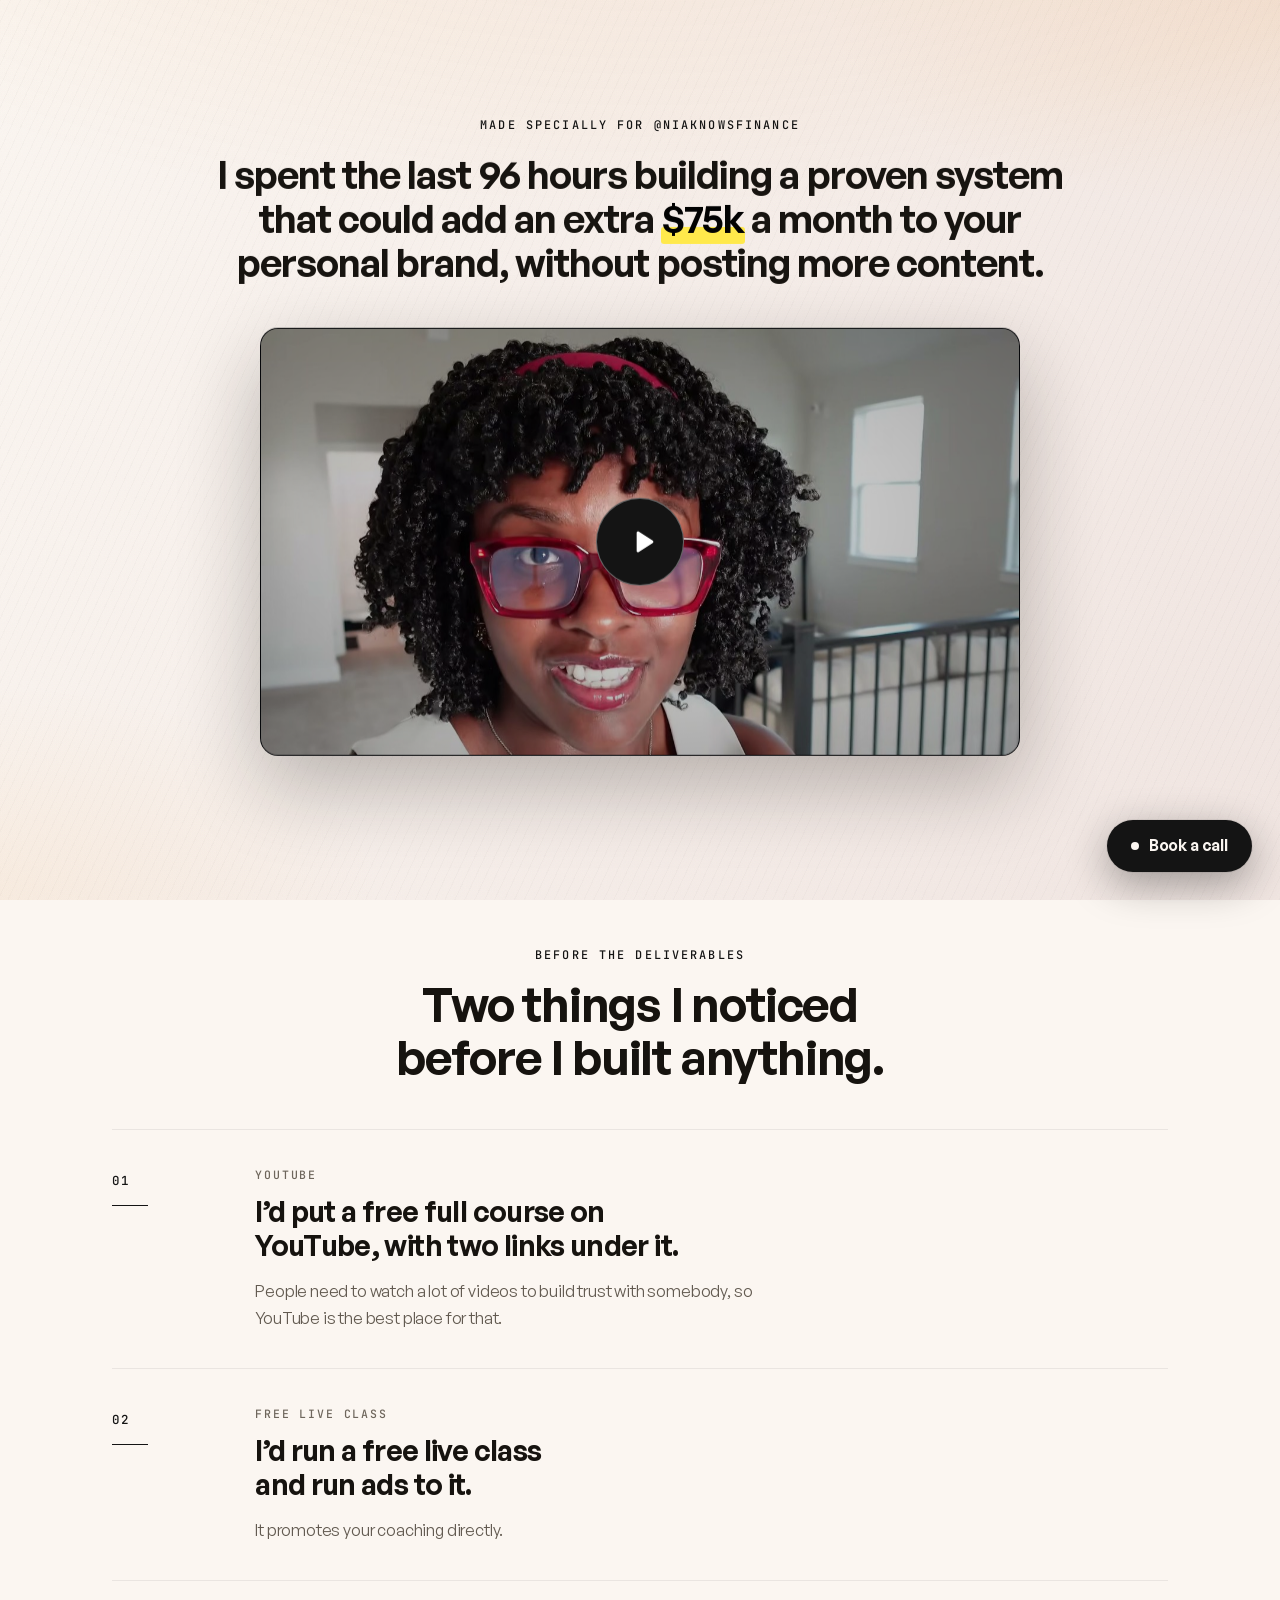
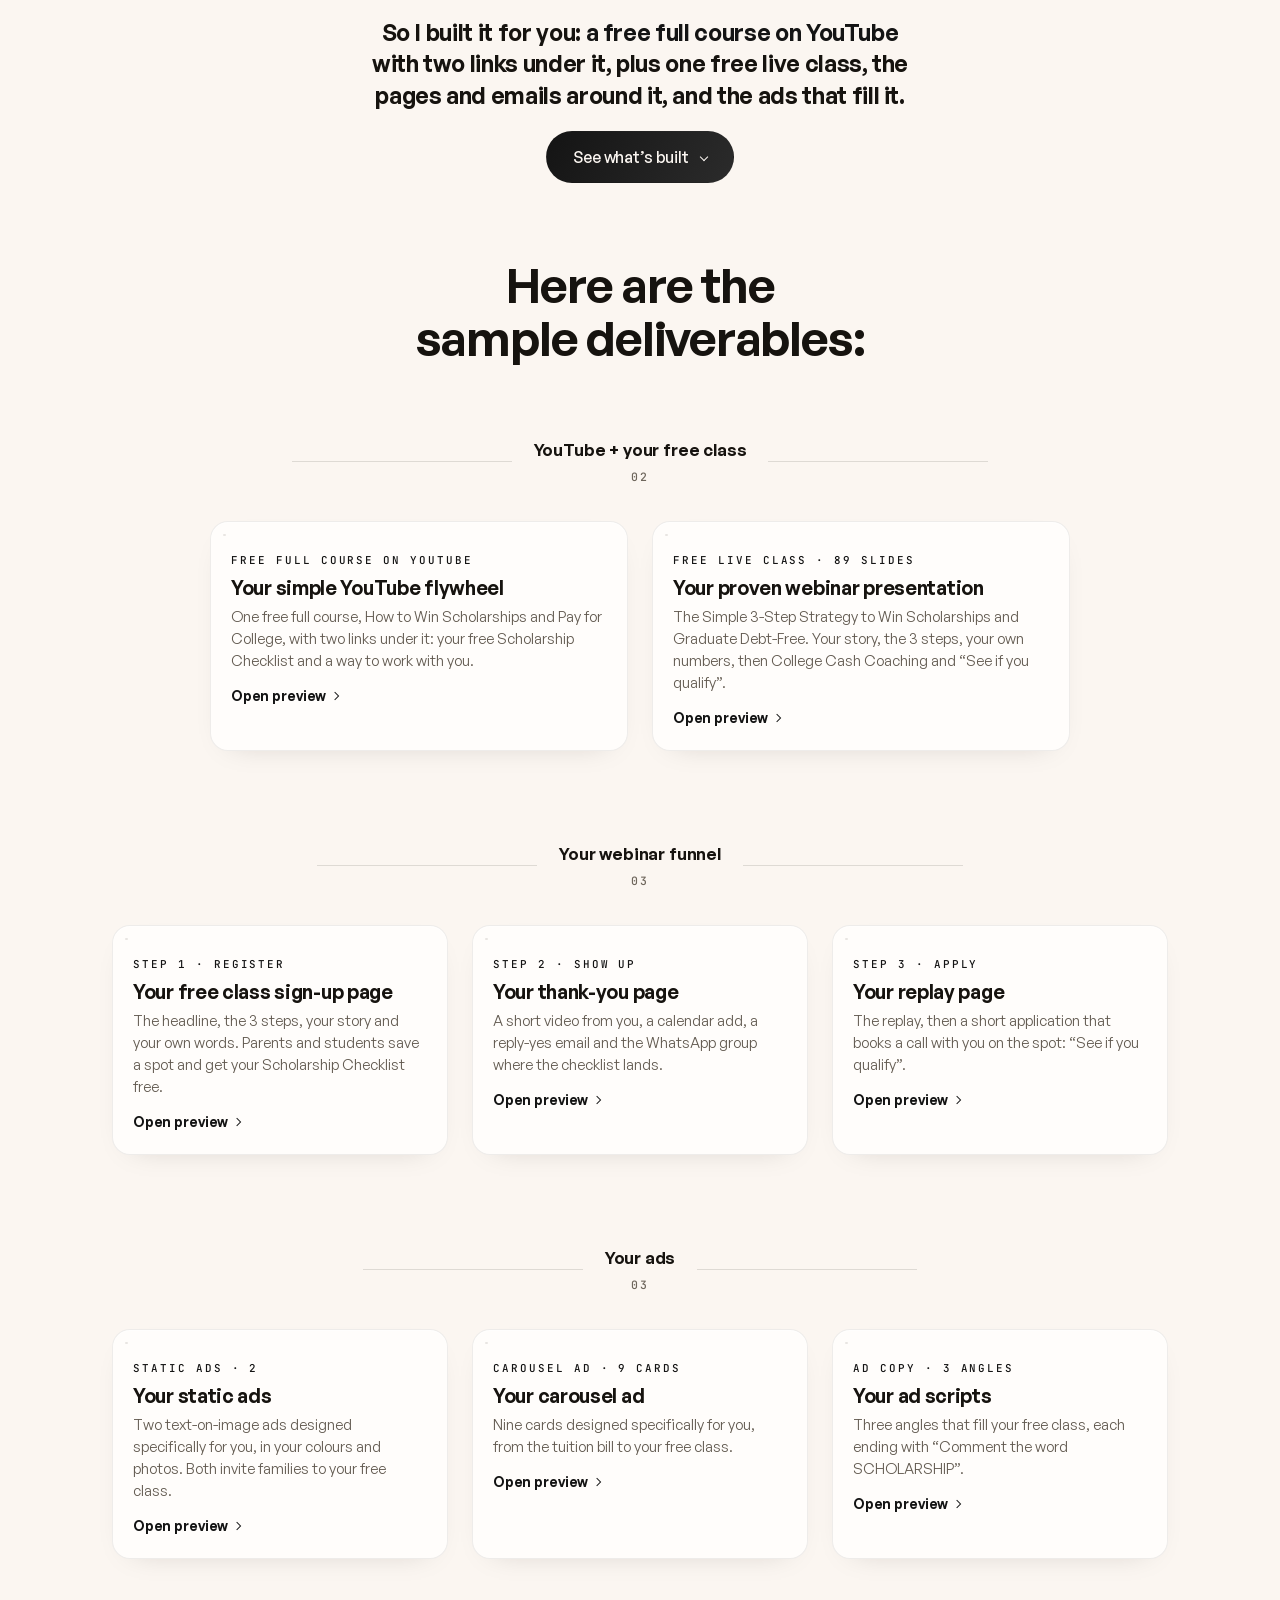
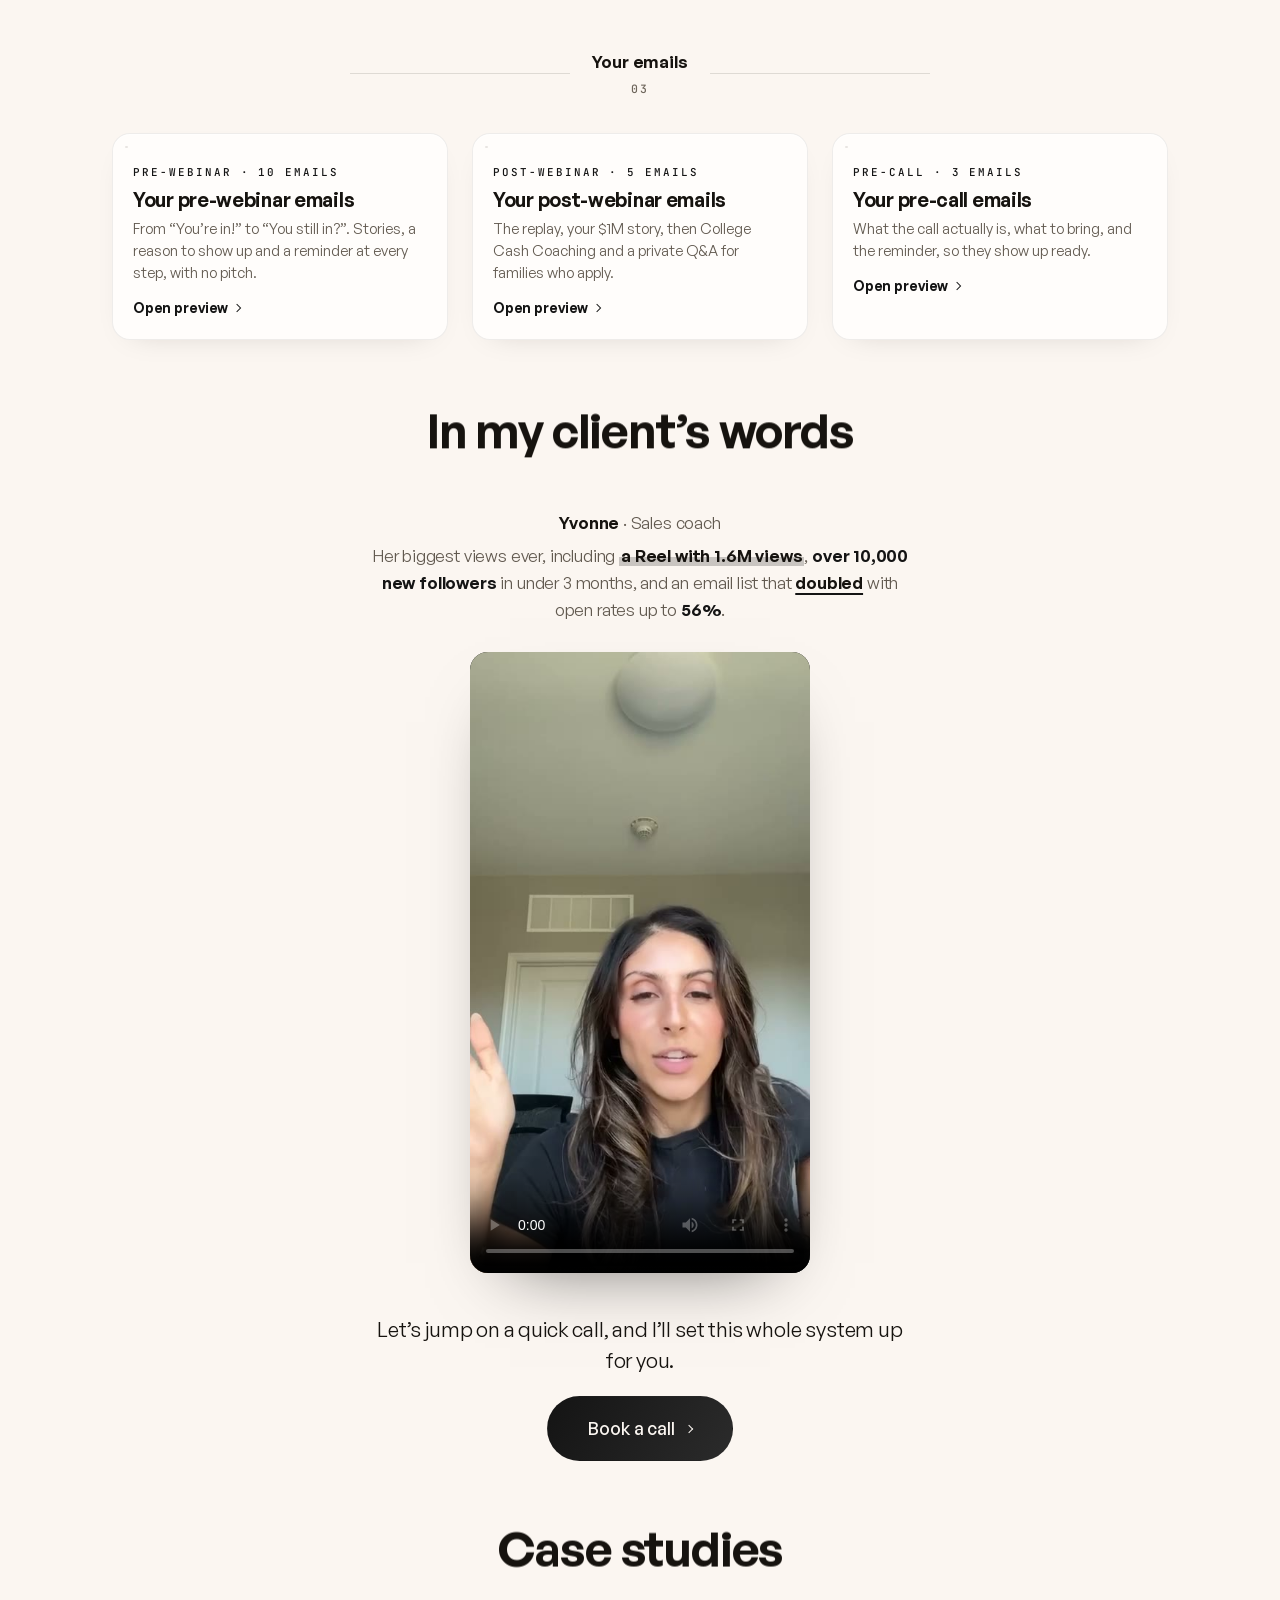
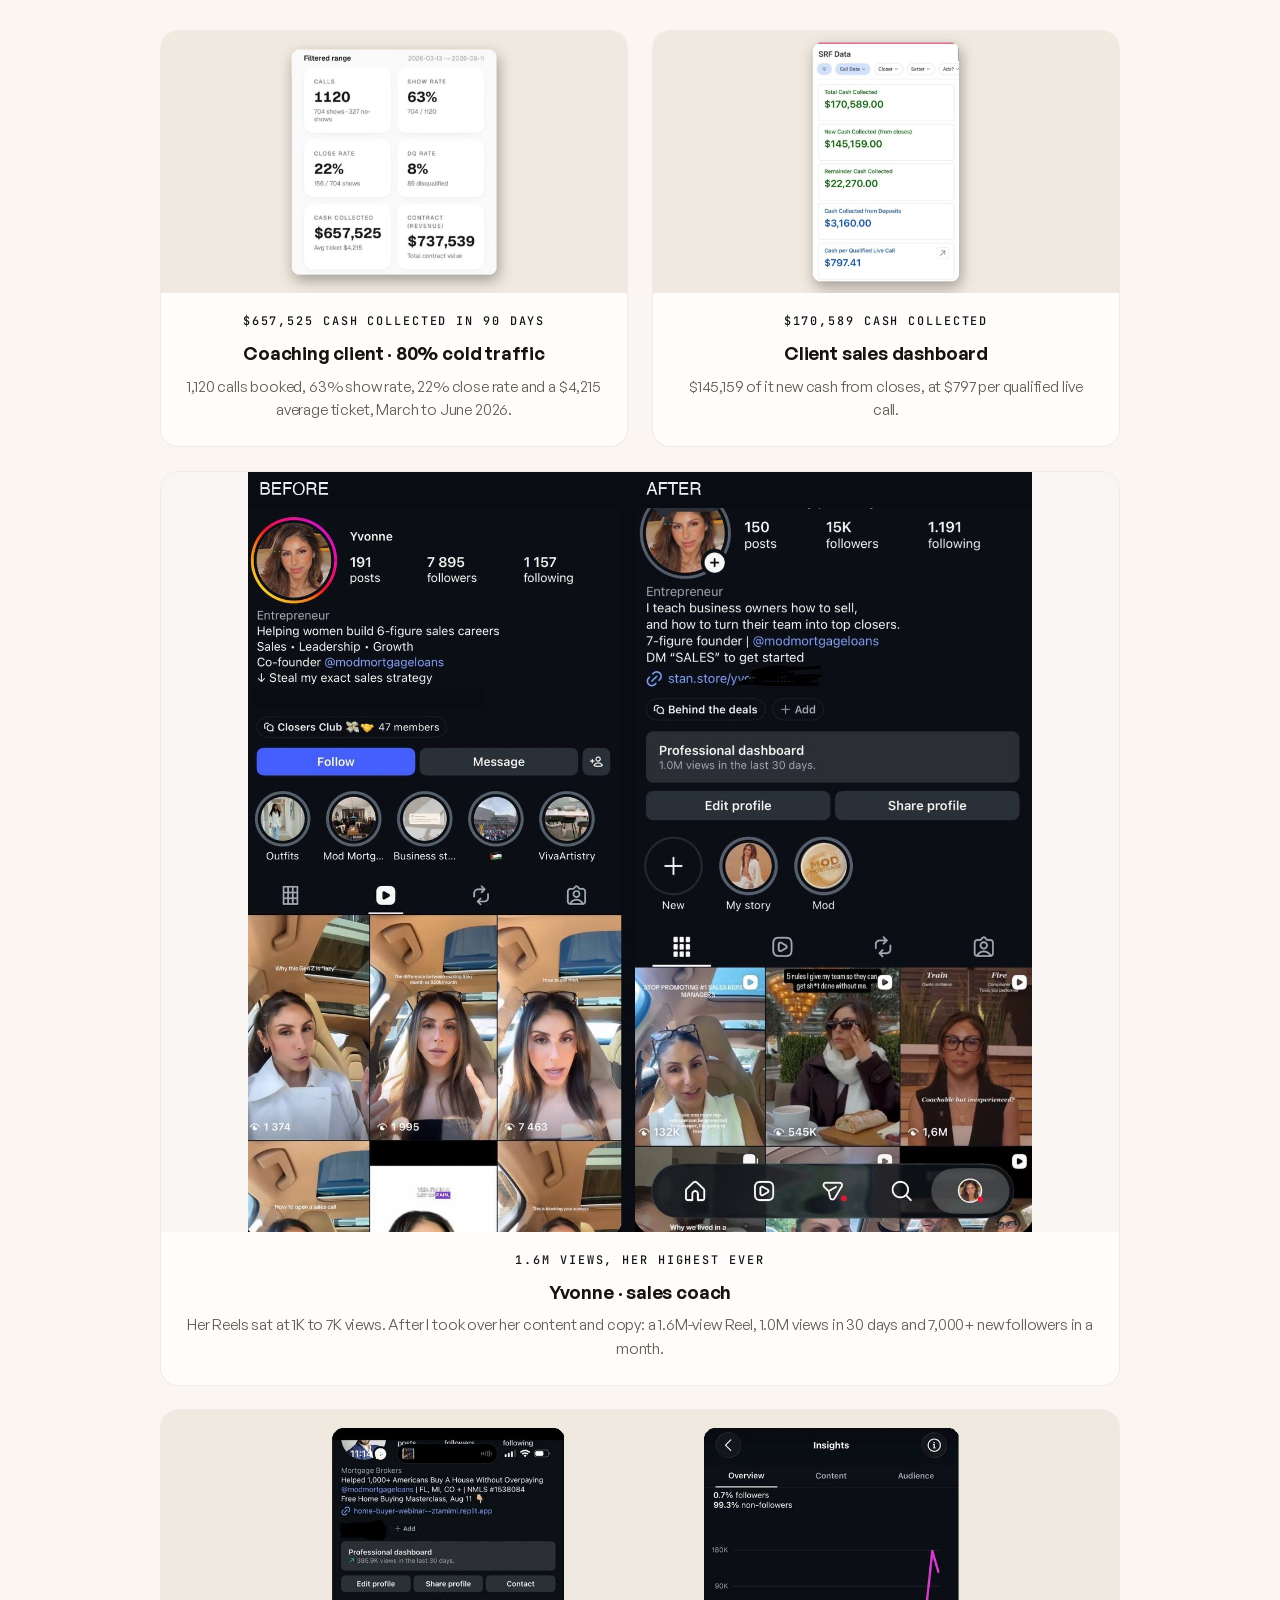
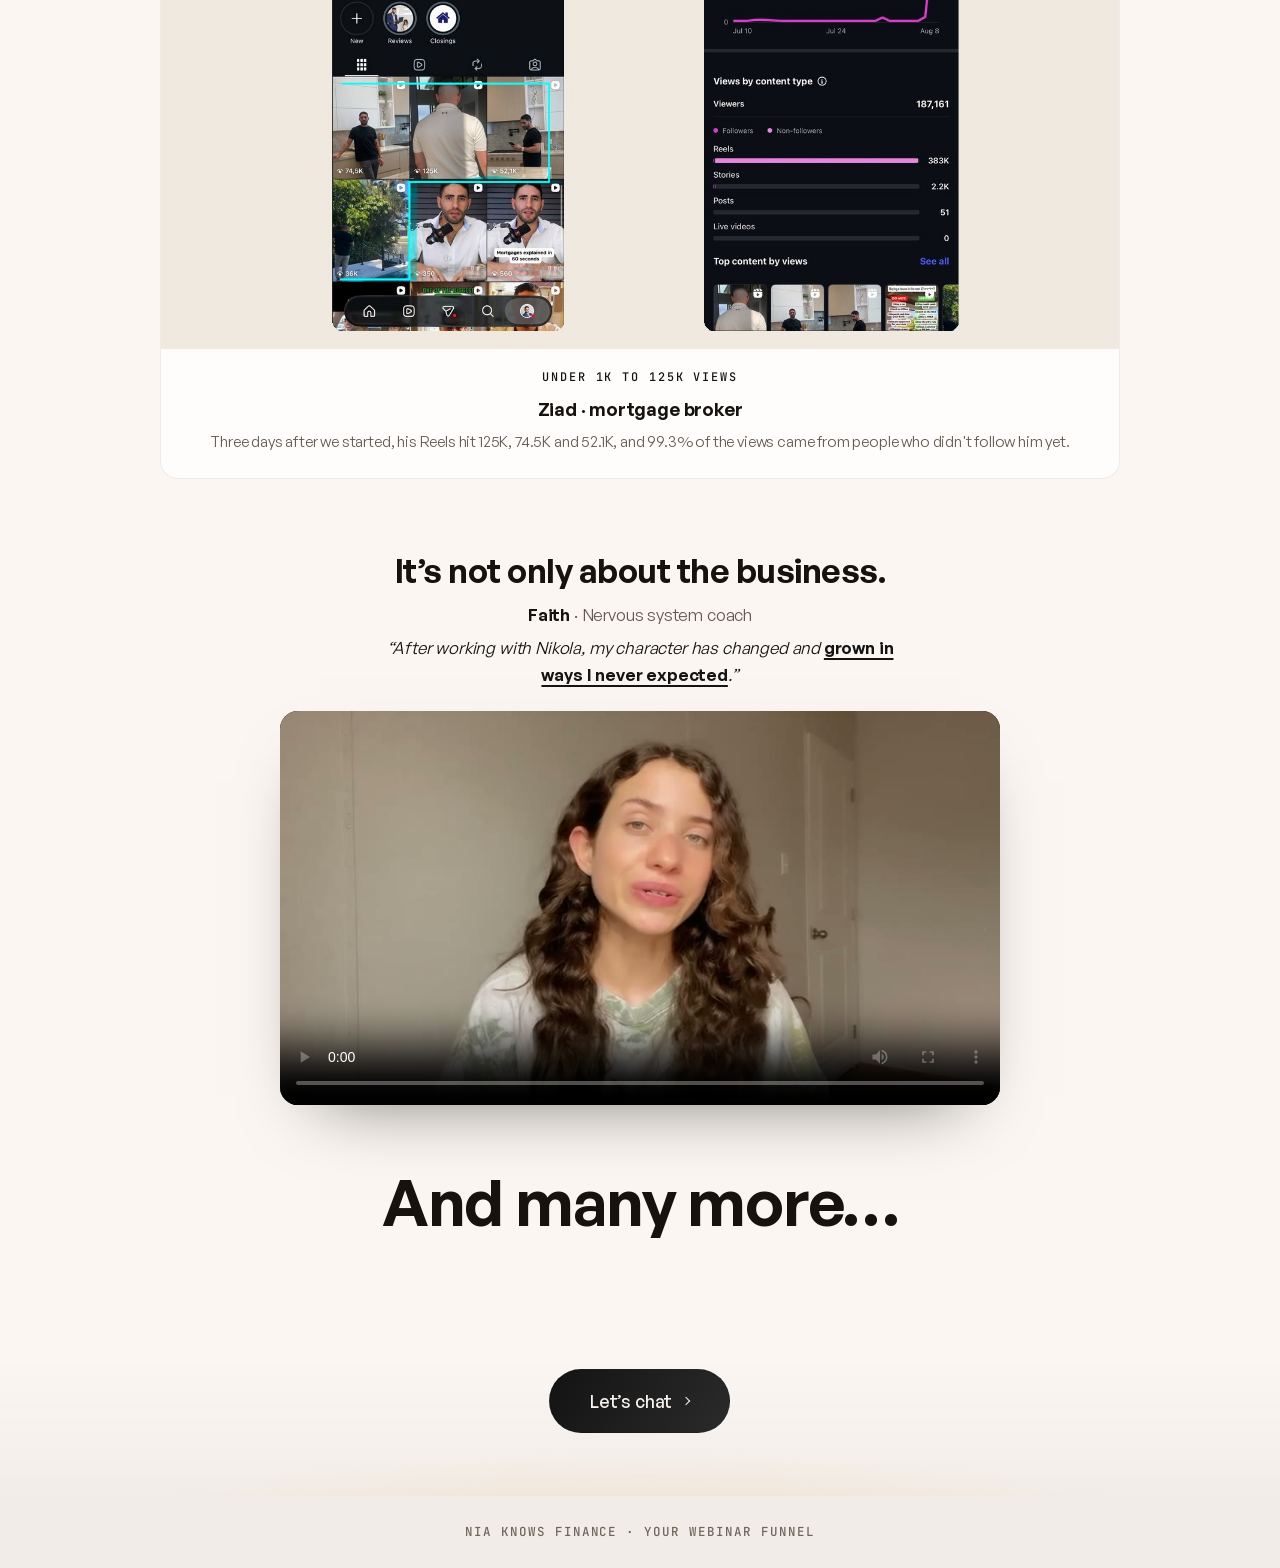
==== index.html @ 9795f66e "Nia Knows Finance pitch site Co-Authored-By: Claude Opus 5.5 <noreply@anthropic.com>" ====
<!doctype html>
<html lang="en">
<head>
  <meta charset="utf-8" />
  <meta name="viewport" content="width=device-width, initial-scale=1" />
  <title>Nia Knows Finance · YouTube + Webinar Funnel</title>
  <meta name="description" content="Nia, adding an extra $75k a month to your personal brand" />
  <meta name="robots" content="noindex" />
  <meta property="og:title" content="Nia, adding an extra $75k a month to your personal brand" />
  <meta property="og:description" content="Nia, adding an extra $75k a month to your personal brand" />
  <meta property="og:image" content="https://nikola424.github.io/for-niaknowsfinance/og.png?v=1" />
  <meta property="og:image:width" content="1200" />
  <meta property="og:image:height" content="630" />
  <meta property="og:url" content="https://nikola424.github.io/for-niaknowsfinance/" />
  <meta property="og:type" content="website" />
  <meta name="twitter:card" content="summary_large_image" />
  <meta name="twitter:title" content="Nia, adding an extra $75k a month to your personal brand" />
  <meta name="twitter:image" content="https://nikola424.github.io/for-niaknowsfinance/og.png?v=1" />
  <!-- Generated per build from the PROSPECT'S logo: node scripts/make_favicon.js {folder} -->
  <link rel="icon" href="assets/img/favicon.png" type="image/png" />
  <link rel="apple-touch-icon" href="assets/img/apple-touch-icon.png" />
  <script>document.documentElement.className += " js";</script>
  <link rel="preconnect" href="https://calendly.com" crossorigin />
  <link rel="preconnect" href="https://assets.calendly.com" crossorigin />
  <link rel="stylesheet" href="assets/vendor/lenis.css" />
  <link rel="stylesheet" href="styles.css?v=2" />
  <script>
    /* ================= SENDER OPTIONS (edit these, nothing else) =================
       heroEmbed   : Loom share URL, Wistia media id/URL, or any iframe src. Empty = native player (assets/video/hero.mp4).
       calendly    : your Calendly event URL. Embedded inline in the "Book a call" section.
       mode        : "funnel" (default, prospect already sells high ticket)
                     | "unaware" (no high-ticket offer yet: shows the designed offer card, swaps the headline, and adds the on-page bridge that walks the creator from "what problem?" to "show me the funnel").
       brand       : optional agency branding. logo (path/URL) and/or name for the top-left lockup; url; footer line.
       caseStudies : optional. [{ youtube: "VIDEO_ID" | image: "path", result: "$48k in 30 days", title: "...", text: "..." }]
    ============================================================================== */
    window.PITCH_CONFIG = {
      heroEmbed: "",
      calendly: "https://calendly.com/nikola-monetisebetter/discovery",
      mode: (new URLSearchParams(location.search).get("mode") || "funnel"),
      brand: { logo: "", name: "", url: "", footer: "" },
      caseStudies: [
        { image: "assets/img/cases/funnel-90d.jpg", result: "$657,525 cash collected in 90 days", title: "Coaching client · 80% cold traffic", text: "1,120 calls booked, 63% show rate, 22% close rate and a $4,215 average ticket, March to June 2026." },
        { image: "assets/img/cases/cash-dashboard.jpg", result: "$170,589 cash collected", title: "Client sales dashboard", text: "$145,159 of it new cash from closes, at $797 per qualified live call." },
        { wide: true, image: "assets/img/cases/yvonne.jpg", result: "1.6M views, her highest ever", title: "Yvonne · sales coach", text: "Her Reels sat at 1K to 7K views. After I took over her content and copy: a 1.6M-view Reel, 1.0M views in 30 days and 7,000+ new followers in a month." },
        { wide: true, image: "assets/img/cases/ziad.jpg", result: "Under 1K to 125K views", title: "Ziad · mortgage broker", text: "Three days after we started, his Reels hit 125K, 74.5K and 52.1K, and 99.3% of the views came from people who didn't follow him yet." }
      ]
    };
  </script>
<script data-topfix>try{if("scrollRestoration" in history)history.scrollRestoration="manual"}catch(e){}addEventListener("load",function(){if(!location.hash){scrollTo(0,0);setTimeout(function(){scrollTo(0,0)},50)}});</script>
<style>.cal-direct{text-align:center;margin-top:16px;font-size:.9rem;opacity:.75}.cal-direct a{text-decoration:underline}</style>
</head>
<body>
  <main id="top">
    <!-- ============================ HERO ============================ -->
    <section class="hero section" id="hero">
      <div class="agency-bar" id="agency-bar"></div>

      <!-- photo-swarm signature: overlay above the already-visible hero, pointer-events none -->
      <div class="swarm" id="swarm" aria-hidden="true">
        <div class="swarm__ph" style="--ox:-60vw;--oy:-40vh;--ix:-34vw;--iy:-18vh;--r:-8deg;left:50%;top:50%"><img src="assets/img/swarm-1.jpg?v=5" alt="" /></div>
        <div class="swarm__ph" style="--ox:60vw;--oy:-40vh;--ix:30vw;--iy:-18vh;--r:8deg;left:50%;top:50%"><img src="assets/img/swarm-2.jpg?v=5" alt="" /></div>
        <div class="swarm__ph" style="--ox:-70vw;--oy:10vh;--ix:-38vw;--iy:8vh;--r:-5deg;left:50%;top:50%"><img src="assets/img/swarm-3.jpg?v=5" alt="" /></div>
        <div class="swarm__ph" style="--ox:70vw;--oy:10vh;--ix:34vw;--iy:8vh;--r:5deg;left:50%;top:50%"><img src="assets/img/swarm-4.jpg?v=5" alt="" /></div>
        <div class="swarm__ph" style="--ox:-55vw;--oy:60vh;--ix:-26vw;--iy:34vh;--r:-6deg;left:50%;top:50%"><img src="assets/img/swarm-5.jpg?v=5" alt="" /></div>
        <div class="swarm__ph" style="--ox:55vw;--oy:60vh;--ix:22vw;--iy:34vh;--r:6deg;left:50%;top:50%"><img src="assets/img/swarm-6.jpg?v=5" alt="" /></div>
      </div>

      <div class="hero__inner container">
        <p class="eyebrow reveal">Made specially for @niaknowsfinance</p>
        <h1 class="hero__title reveal" data-mode="funnel">I spent the last 96 hours building a proven system that could add an extra <span class="mark">$75k</span> a month to your personal brand, without posting more content.</h1>

        <!-- Hero video: Loom / Wistia embed when PITCH_CONFIG.heroEmbed is set, else the native player -->
        <div class="hplayer reveal">
          <div class="hplayer__stage" id="hp-stage" data-state="idle">
            <video class="hplayer__video" id="hp-video" playsinline preload="metadata" muted
                   poster="assets/img/hero-poster.jpg?v=7">
              <source src="assets/video/hero.mp4" type="video/mp4" />
              <track id="hp-track" kind="captions" src="assets/video/hero.vtt" srclang="en" label="English" />
            </video>

            <span class="hplayer__scrim" aria-hidden="true"></span>

            <button class="hplayer__big" id="hp-big" type="button" aria-label="Play video">
              <span class="hplayer__big-glow" aria-hidden="true"></span>
              <svg viewBox="0 0 24 24" aria-hidden="true"><path d="M8 5.14v13.72a1 1 0 0 0 1.53.85l10.5-6.86a1 1 0 0 0 0-1.7L9.53 4.3A1 1 0 0 0 8 5.14z"/></svg>
            </button>

            <div class="hplayer__cc" id="hp-cc-text" aria-live="polite"></div>

            <div class="hplayer__bar" id="hp-bar">
              <button class="hp-btn hp-btn--pp" id="hp-play" type="button" aria-label="Play / pause">
                <svg class="hp-i-pause" viewBox="0 0 24 24" aria-hidden="true"><rect x="6" y="5" width="4" height="14" rx="1.2"/><rect x="14" y="5" width="4" height="14" rx="1.2"/></svg>
                <svg class="hp-i-play" viewBox="0 0 24 24" aria-hidden="true"><path d="M8 5.14v13.72a1 1 0 0 0 1.53.85l10.5-6.86a1 1 0 0 0 0-1.7L9.53 4.3A1 1 0 0 0 8 5.14z"/></svg>
              </button>
              <span class="hp-time" id="hp-cur">0:00</span>
              <div class="hp-scrub" id="hp-scrub" role="slider" aria-label="Seek" aria-valuemin="0" aria-valuemax="100" aria-valuenow="0" tabindex="0">
                <div class="hp-scrub__track"><div class="hp-scrub__buf" id="hp-buf"></div><div class="hp-scrub__fill" id="hp-fill"></div></div>
                <div class="hp-scrub__knob" id="hp-knob"></div>
              </div>
              <span class="hp-time hp-time--dur" id="hp-dur">0:00</span>
              <div class="hp-speed">
                <button class="hp-btn hp-btn--speed" id="hp-speed-btn" type="button" aria-label="Playback speed">1.5&times;</button>
                <div class="hp-speed__menu" id="hp-speed-menu" role="menu">
                  <button data-rate="1" type="button" role="menuitem">1&times;</button>
                  <button data-rate="1.25" type="button" role="menuitem">1.25&times;</button>
                  <button data-rate="1.5" class="is-on" type="button" role="menuitem">1.5&times;</button>
                  <button data-rate="2" type="button" role="menuitem">2&times;</button>
                </div>
              </div>
              <button class="hp-btn hp-btn--mute" id="hp-mute" type="button" aria-label="Unmute" aria-pressed="false">
                <svg class="hp-i-muted" viewBox="0 0 24 24" aria-hidden="true"><path d="M4 9v6h4l5 4V5L8 9H4z"/><path d="M17 9.5l4.5 5M21.5 9.5l-4.5 5"/></svg>
                <svg class="hp-i-sound" viewBox="0 0 24 24" aria-hidden="true"><path d="M4 9v6h4l5 4V5L8 9H4z"/><path d="M16.5 8.5a5 5 0 0 1 0 7M19 6a9 9 0 0 1 0 12"/></svg>
              </button>
              <button class="hp-btn hp-btn--full" id="hp-full" type="button" aria-label="Fullscreen">
                <svg viewBox="0 0 24 24" aria-hidden="true"><path d="M8 4H4v4M16 4h4v4M8 20H4v-4M16 20h4v-4"/></svg>
              </button>
            </div>
          </div>
        </div>

        <div class="hero__actions reveal">
          <a class="btn btn--ghost" href="#bridge" data-mode="funnel">Start here <span class="arrow-down" aria-hidden="true"></span></a>
        </div>
      </div>
    </section>

    


    <!-- ====================== AUDIT / BRIDGE ====================== -->
    <section class="section bridge" id="bridge">
      <div class="container">
        <div class="bridge__head">
          <p class="eyebrow reveal">Before the deliverables</p>
          <h2 class="section__title bridge__title reveal">Two things I noticed<br />before I built anything.</h2>
        </div>

        <article class="beat reveal">
          <div class="beat__num"><span class="beat__idx">01</span><span class="beat__rule"></span></div>
          <div class="beat__copy">
            <p class="beat__kicker">YouTube</p>
            <h3 class="beat__title">I&rsquo;d put a free full course on YouTube, with two links under it.</h3>
            <p class="beat__text">People need to watch a lot of videos to build trust with somebody, so YouTube is the best place for that.</p>
          </div>
        </article>
        <article class="beat reveal">
          <div class="beat__num"><span class="beat__idx">02</span><span class="beat__rule"></span></div>
          <div class="beat__copy">
            <p class="beat__kicker">Free live class</p>
            <h3 class="beat__title">I&rsquo;d run a free live class and run ads to it.</h3>
            <p class="beat__text">It promotes your coaching directly.</p>
          </div>
        </article>
        <div class="bridge__close reveal">
          <p class="bridge__closing">So I built it for you: <span class="hl">a free full course on YouTube</span> with two links under it, plus one free live class, the pages and emails around it, and the ads that fill it.</p>
          <a class="btn btn--primary" href="#deliverables">See what&rsquo;s built <span class="arrow-down" aria-hidden="true"></span></a>
        </div>
      </div>
    </section>

    <!-- ======================= DELIVERABLES ======================== -->
    <section class="section deliverables" id="deliverables">
      <div class="container">
        <h2 class="section__title deliverables__title reveal" data-mode="funnel">Here are the<br />sample deliverables:</h2>

        <div class="group">
          <div class="group__head reveal">
            <span class="group__rule"></span>
            <span class="group__meta"><span class="group__label">YouTube + your free class</span><span class="group__count">02</span></span>
            <span class="group__rule"></span>
          </div>
          <div class="grid grid--2">
            <button class="pcard reveal" data-title="Your simple YouTube flywheel" data-embed="youtube-flywheel/?v=20">
              <span class="thumb"><span class="thumb__bar"><i></i><i></i><i></i><span class="thumb__url">your free full course</span></span><img class="thumb__img" src="assets/img/flywheel-preview.jpg?v=30" alt="Your simple YouTube flywheel preview" loading="lazy" /></span>
              <span class="pcard__body"><span><span class="pcard__kicker">Free full course on YouTube</span><span class="pcard__title">Your simple YouTube flywheel</span><span class="pcard__desc">One free full course, How to Win Scholarships and Pay for College, with two links under it: your free Scholarship Checklist and a way to work with you.</span></span><span class="pcard__link">Open preview <span class="arrow" aria-hidden="true"></span></span></span>
            </button>
            <button class="pcard reveal" data-title="Your proven webinar presentation" data-embed="webinar/?v=21" data-noanim>
              <span class="thumb"><span class="thumb__bar"><i></i><i></i><i></i><span class="thumb__url">89 slides · click to advance</span></span><img class="thumb__img" src="assets/img/webinar-preview.jpg?v=30" alt="Your proven webinar presentation preview" loading="lazy" /></span>
              <span class="pcard__body"><span><span class="pcard__kicker">Free live class · 89 slides</span><span class="pcard__title">Your proven webinar presentation</span><span class="pcard__desc">The Simple 3-Step Strategy to Win Scholarships and Graduate Debt-Free. Your story, the 3 steps, your own numbers, then College Cash Coaching and &ldquo;See if you qualify&rdquo;.</span></span><span class="pcard__link">Open preview <span class="arrow" aria-hidden="true"></span></span></span>
            </button>
          </div>
        </div>
        <div class="group">
          <div class="group__head reveal">
            <span class="group__rule"></span>
            <span class="group__meta"><span class="group__label">Your webinar funnel</span><span class="group__count">03</span></span>
            <span class="group__rule"></span>
          </div>
          <div class="grid grid--3">
            <button class="pcard reveal" data-title="Your free class sign-up page" data-embed="register/?v=20">
              <span class="thumb"><span class="thumb__bar"><i></i><i></i><i></i><span class="thumb__url">niaknowsfinance.com/free-class</span></span><img class="thumb__img" src="assets/img/register-preview.jpg?v=30" alt="Your free class sign-up page preview" loading="lazy" /></span>
              <span class="pcard__body"><span><span class="pcard__kicker">Step 1 · Register</span><span class="pcard__title">Your free class sign-up page</span><span class="pcard__desc">The headline, the 3 steps, your story and your own words. Parents and students save a spot and get your Scholarship Checklist free.</span></span><span class="pcard__link">Open preview <span class="arrow" aria-hidden="true"></span></span></span>
            </button>
            <button class="pcard reveal" data-title="Your thank-you page" data-embed="thank-you/?v=20">
              <span class="thumb"><span class="thumb__bar"><i></i><i></i><i></i><span class="thumb__url">niaknowsfinance.com/youre-in</span></span><img class="thumb__img" src="assets/img/thankyou-preview.jpg?v=30" alt="Your thank-you page preview" loading="lazy" /></span>
              <span class="pcard__body"><span><span class="pcard__kicker">Step 2 · Show up</span><span class="pcard__title">Your thank-you page</span><span class="pcard__desc">A short video from you, a calendar add, a reply-yes email and the WhatsApp group where the checklist lands.</span></span><span class="pcard__link">Open preview <span class="arrow" aria-hidden="true"></span></span></span>
            </button>
            <button class="pcard reveal" data-title="Your replay page" data-embed="replay/?v=20">
              <span class="thumb"><span class="thumb__bar"><i></i><i></i><i></i><span class="thumb__url">niaknowsfinance.com/replay</span></span><img class="thumb__img" src="assets/img/replay-preview.jpg?v=30" alt="Your replay page preview" loading="lazy" /></span>
              <span class="pcard__body"><span><span class="pcard__kicker">Step 3 · Apply</span><span class="pcard__title">Your replay page</span><span class="pcard__desc">The replay, then a short application that books a call with you on the spot: &ldquo;See if you qualify&rdquo;.</span></span><span class="pcard__link">Open preview <span class="arrow" aria-hidden="true"></span></span></span>
            </button>
          </div>
        </div>

        <div class="group">
          <div class="group__head reveal">
            <span class="group__rule"></span>
            <span class="group__meta"><span class="group__label">Your ads</span><span class="group__count">03</span></span>
            <span class="group__rule"></span>
          </div>
          <div class="grid grid--3">
            <button class="pcard reveal" data-title="Your static ad" data-embed="static-ad/?v=23" data-noanim>
              <span class="thumb"><span class="thumb__bar"><i></i><i></i><i></i><span class="thumb__url">Sponsored · in feed</span></span><img class="thumb__img" src="assets/img/staticad-preview.jpg?v=30" alt="Your static ad preview" loading="lazy" /></span>
              <span class="pcard__body"><span><span class="pcard__kicker">Static ads · 2</span><span class="pcard__title">Your static ads</span><span class="pcard__desc">Two text-on-image ads designed specifically for you, in your colours and photos. Both invite families to your free class.</span></span><span class="pcard__link">Open preview <span class="arrow" aria-hidden="true"></span></span></span>
            </button>
            <button class="pcard reveal" data-title="Your carousel ad" data-embed="carousel/?v=23" data-noanim>
              <span class="thumb"><span class="thumb__bar"><i></i><i></i><i></i><span class="thumb__url">Sponsored · 9 cards</span></span><img class="thumb__img" src="assets/img/carousel-preview.jpg?v=30" alt="Your carousel ad preview" loading="lazy" /></span>
              <span class="pcard__body"><span><span class="pcard__kicker">Carousel ad · 9 cards</span><span class="pcard__title">Your carousel ad</span><span class="pcard__desc">Nine cards designed specifically for you, from the tuition bill to your free class.</span></span><span class="pcard__link">Open preview <span class="arrow" aria-hidden="true"></span></span></span>
            </button>
            <button class="pcard reveal" data-title="Your ad scripts" data-embed="ad-scripts/?v=23" data-noanim>
              <span class="thumb"><span class="thumb__bar"><i></i><i></i><i></i><span class="thumb__url">3 scripts · copy ready</span></span><img class="thumb__img" src="assets/img/adscripts-preview.jpg?v=30" alt="Your ad scripts preview" loading="lazy" /></span>
              <span class="pcard__body"><span><span class="pcard__kicker">Ad copy · 3 angles</span><span class="pcard__title">Your ad scripts</span><span class="pcard__desc">Three angles that fill your free class, each ending with &ldquo;Comment the word SCHOLARSHIP&rdquo;.</span></span><span class="pcard__link">Open preview <span class="arrow" aria-hidden="true"></span></span></span>
            </button>
          </div>
        </div>

        <div class="group">
          <div class="group__head reveal">
            <span class="group__rule"></span>
            <span class="group__meta"><span class="group__label">Your emails</span><span class="group__count">03</span></span>
            <span class="group__rule"></span>
          </div>
          <div class="grid grid--3">
            <button class="pcard reveal" data-title="Your pre-webinar emails" data-embed="pre-webinar/?v=20" data-noanim>
              <span class="thumb"><span class="thumb__bar"><i></i><i></i><i></i><span class="thumb__url">10 emails · sign-up to live</span></span><img class="thumb__img" src="assets/img/emails-pre-preview.jpg?v=30" alt="Your pre-webinar emails preview" loading="lazy" /></span>
              <span class="pcard__body"><span><span class="pcard__kicker">Pre-webinar · 10 emails</span><span class="pcard__title">Your pre-webinar emails</span><span class="pcard__desc">From &ldquo;You&rsquo;re in!&rdquo; to &ldquo;You still in?&rdquo;. Stories, a reason to show up and a reminder at every step, with no pitch.</span></span><span class="pcard__link">Open preview <span class="arrow" aria-hidden="true"></span></span></span>
            </button>
            <button class="pcard reveal" data-title="Your post-webinar emails" data-embed="post-webinar/?v=20" data-noanim>
              <span class="thumb"><span class="thumb__bar"><i></i><i></i><i></i><span class="thumb__url">5 emails · replay to apply</span></span><img class="thumb__img" src="assets/img/emails-post-preview.jpg?v=30" alt="Your post-webinar emails preview" loading="lazy" /></span>
              <span class="pcard__body"><span><span class="pcard__kicker">Post-webinar · 5 emails</span><span class="pcard__title">Your post-webinar emails</span><span class="pcard__desc">The replay, your $1M story, then College Cash Coaching and a private Q&amp;A for families who apply.</span></span><span class="pcard__link">Open preview <span class="arrow" aria-hidden="true"></span></span></span>
            </button>
            <button class="pcard reveal" data-title="Your pre-call emails" data-embed="pre-call/?v=20" data-noanim>
              <span class="thumb"><span class="thumb__bar"><i></i><i></i><i></i><span class="thumb__url">3 emails · booked to call</span></span><img class="thumb__img" src="assets/img/emails-call-preview.jpg?v=30" alt="Your pre-call emails preview" loading="lazy" /></span>
              <span class="pcard__body"><span><span class="pcard__kicker">Pre-call · 3 emails</span><span class="pcard__title">Your pre-call emails</span><span class="pcard__desc">What the call actually is, what to bring, and the reminder, so they show up ready.</span></span><span class="pcard__link">Open preview <span class="arrow" aria-hidden="true"></span></span></span>
            </button>
          </div>
        </div>
      </div>
    </section>

    <!-- ========================= CASE STUDIES (optional) ========================= -->

    <!-- ========================= CLIENT TESTIMONIAL ========================= -->
    <section class="section testimonial" id="testimonial">
      <div class="container">
        <h2 class="section__title case-studies__title reveal">In my client&rsquo;s words</h2>
        <div class="vt-head reveal">
          <p class="vt-who"><b>Yvonne</b> &middot; Sales coach</p>
          <p class="vt-desc">Her biggest views ever, including <span class="hl-bg">a Reel with 1.6M views</span>, <span class="hl">over 10,000 new followers</span> in under 3 months, and an email list that <u class="ul">doubled</u> with open rates up to <span class="hl">56%</span>.</p>
        </div>
        <figure class="vt reveal">
          <video controls playsinline preload="metadata" poster="assets/img/testimonial-poster.jpg" src="assets/video/testimonial.mp4"></video>
        </figure>
        <div class="vt-cta reveal"><p class="vt-cta__line">Let&rsquo;s jump on a quick call, and I&rsquo;ll set this whole system up for you.</p><a class="btn btn--primary" href="https://calendly.com/nikola-monetisebetter/discovery" target="_blank" rel="noopener">Book a call <span class="arrow" aria-hidden="true"></span></a></div>
      </div>
      <style>
        .vt-cta { display: flex; flex-direction: column; align-items: center; gap: 20px; margin-top: 40px; text-align: center; }
        .vt-cta__line { margin: 0; max-width: 46ch; font-size: clamp(1.1rem, 2.2vw, 1.3rem); line-height: 1.5; color: var(--text); }
        .vt-cta .btn { font-size: 1.1rem; padding: 18px 40px; }
        .testimonial { padding-top: 0; }
        .vt-head { max-width: 760px; margin: 0 auto 28px; text-align: center; display: grid; gap: 8px; }
        .vt-who { margin: 0; font-size: 1.05rem; color: var(--text-2); }
        .vt-who b { color: var(--text); }
        .vt-desc { margin: 0 auto; max-width: 54ch; font-size: 1.05rem; line-height: 1.6; color: var(--text-2); }
        .vt-desc .hl, .vt-desc .hl-bg, .vt-desc .ul { font-weight: 700; color: var(--text); }
        .vt-desc .hl { color: var(--accent); }
        .vt-desc .hl-bg { background: linear-gradient(transparent 55%, color-mix(in srgb, var(--accent) 22%, transparent) 55%); padding: 0 2px; }
        .vt-desc .ul { text-decoration: underline; text-decoration-color: var(--accent); text-decoration-thickness: 2px; text-underline-offset: 4px; }
        .vt { max-width: 340px; margin: 0 auto; display: grid; gap: 16px; }
        .vt video { width: 100%; aspect-ratio: 464 / 848; border-radius: var(--radius); background: #000; display: block; box-shadow: 0 30px 70px -40px rgba(0,0,0,.6); }
        .vt figcaption { text-align: center; font-size: 1rem; line-height: 1.55; color: var(--text-2); }
      </style>
    </section>

    <!-- ============================ BOOK A CALL ============================ -->

    <section class="section case-studies" id="case-studies">
      <div class="container">
        <h2 class="section__title case-studies__title reveal">Case studies</h2>
        <div class="cs-grid"></div>
        <div class="faith reveal">
          <p class="faith-k">It&rsquo;s not only about the business.</p>
          <p class="faith-who"><b>Faith</b> &middot; Nervous system coach</p>
          <p class="faith-desc">&ldquo;After working with Nikola, my character has changed and <span class="fu fu--b">grown in ways I never expected</span>.&rdquo;</p>
          <video controls playsinline preload="metadata" poster="assets/img/faith-poster.jpg" src="assets/video/faith.mp4"></video>
        </div>
        <style>
          .faith { max-width: 720px; margin: clamp(48px, 8vh, 80px) auto 0; text-align: center; display: grid; gap: 8px; }
          .faith-k { margin: 0 0 4px; font-family: var(--display); font-weight: 700; font-size: clamp(1.5rem, 3.5vw, 2.1rem); letter-spacing: -0.015em; line-height: 1.15; color: var(--text); }
          .faith-who { margin: 0; font-size: 1.05rem; color: var(--text-2); }
          .faith-who b { color: var(--text); }
          .faith-desc { margin: 0 auto 14px; max-width: 54ch; font-size: 1.05rem; line-height: 1.6; color: var(--text-2); }
          .faith-desc { font-style: italic; color: var(--text); }
          .faith .fu { text-decoration: underline; text-decoration-color: var(--accent); text-decoration-thickness: 3px; text-underline-offset: 6px; }
          .faith .fu--b { font-weight: 700; font-style: normal; color: var(--accent); text-decoration-thickness: 2px; text-underline-offset: 4px; }
          .faith video { width: 100%; aspect-ratio: 848 / 464; border-radius: var(--radius); background: #000; display: block; box-shadow: 0 30px 70px -40px rgba(0,0,0,.6); }
        </style>
        <p class="cs-more reveal">And many more&hellip;</p>
        <style>.cs-more { margin: clamp(40px, 7vh, 72px) 0 0; text-align: center; font-family: var(--display); font-weight: 700; font-size: clamp(2.2rem, 6vw, 4rem); letter-spacing: -0.02em; line-height: 1.05; color: var(--text); }</style>
      </div>
    </section>

    <section class="section cta" id="cta">
      <div class="container cta__wrap">
        <a class="btn btn--primary cta__btn reveal" href="https://calendly.com/nikola-monetisebetter/discovery" target="_blank" rel="noopener">Let&rsquo;s chat <span class="arrow" aria-hidden="true"></span></a>
        <style>.cta__btn { margin-top: 8px; font-size: 1.1rem; padding: 18px 40px; }</style>
      </div>
    </section>
  </main>

  <!-- ========================== STICKY CTA ======================== -->
  <a class="stickycta" id="sticky-cta" href="https://calendly.com/nikola-monetisebetter/discovery" target="_blank" rel="noopener">
    <span class="stickycta__dot" aria-hidden="true"></span>
    <span class="stickycta__label">Book a call</span>
  </a>

  <!-- ============================ FOOTER ========================== -->
  <footer class="footer">
    <div class="container footer__inner">
      <span class="footer__note" id="footer-note">Nia Knows Finance · Your webinar funnel</span>
    </div>
  </footer>

  <!-- ============================ LIGHTBOX ======================== -->
  <div class="lightbox" id="lightbox" aria-hidden="true" role="dialog" aria-modal="true" aria-label="Deliverable preview">
    <button class="lightbox__close" id="lightbox-close" aria-label="Close preview">&times;</button>
    <div class="lightbox__inner">
      <div class="lightbox__stage" id="lightbox-stage"></div>
      <p class="lightbox__title" id="lightbox-title"></p>
    </div>
  </div>

  <script>
    // mode switch (funnel | unaware): an element shows when its data-mode list contains the mode
    (function () {
      var m = (window.PITCH_CONFIG && window.PITCH_CONFIG.mode) || "funnel";
      document.querySelectorAll("[data-mode]").forEach(function (el) { el.hidden = el.getAttribute("data-mode").split(/\s+/).indexOf(m) === -1; });
    })();
  </script>
  <script src="assets/vendor/lenis.min.js"></script>
  <script src="assets/vendor/gsap.min.js"></script>
  <script src="assets/vendor/ScrollTrigger.min.js"></script>
  <script src="main.js"></script>
</body>
</html>
---- assets/vendor/lenis.css ----
html.lenis,html.lenis body{height:auto}.lenis.lenis-smooth{scroll-behavior:auto!important}.lenis.lenis-smooth [data-lenis-prevent]{overscroll-behavior:contain}.lenis.lenis-stopped{overflow:hidden}.lenis.lenis-smooth iframe{pointer-events:none}
---- styles.css ----
/* =========================================================================
   Nia Knows Finance · pitch site (system A, Nikola wrapper)
   Light, quiet luxury: warm ivory paper, ink, black and sunshine yellow (her
   brand). General Sans + JetBrains Mono eyebrows.
   ========================================================================= */

@font-face { font-family: "General Sans"; src: url("assets/fonts/general-sans-400.woff2") format("woff2"); font-weight: 400; font-style: normal; font-display: swap; }
@font-face { font-family: "General Sans"; src: url("assets/fonts/general-sans-500.woff2") format("woff2"); font-weight: 500; font-style: normal; font-display: swap; }
@font-face { font-family: "General Sans"; src: url("assets/fonts/general-sans-600.woff2") format("woff2"); font-weight: 600 700; font-style: normal; font-display: swap; }
@font-face { font-family: "JetBrains Mono"; src: url("assets/fonts/jbmono-500.woff2") format("woff2"); font-weight: 400 600; font-style: normal; font-display: swap; }

:root {
  --bg: #fbf6f1;
  --bg-2: #f1e6e2;
  --surface: #fffdfb;
  --surface-2: #f9f5f2;
  --line: rgba(22, 19, 15, 0.12);
  --line-soft: rgba(22, 19, 15, 0.07);

  --text: #16130f;
  --text-2: #625a50;
  --text-3: #6e665c;

  --accent: #141414;
  --accent-2: #2b2b2b;
  --accent-deep: #000000;
  --accent-ink: #fbf6f1;
  --accent-soft: rgba(255,233,74,0.45);

  --font: "General Sans", -apple-system, BlinkMacSystemFont, "SF Pro Display", "Segoe UI", Roboto, Helvetica, Arial, sans-serif;
  --display: "General Sans", -apple-system, BlinkMacSystemFont, sans-serif;
  --mono: "JetBrains Mono", ui-monospace, SFMono-Regular, Menlo, monospace;

  --container: 1120px;
  --gutter: clamp(20px, 5vw, 32px);
  --section-y: clamp(48px, 7vh, 84px);
  --radius: 18px;
  --ease: cubic-bezier(0.16, 1, 0.3, 1);
}

/* --------------------------------- Base --------------------------------- */
[hidden] { display: none !important; } /* mode-switched elements must stay hidden even when a component sets display */
* { box-sizing: border-box; }
html { background: var(--bg); -webkit-text-size-adjust: 100%; }
/* page canvas: light corner tech-frame accents + brushed diagonal streaks (gradients.md #10 + #9) */
body::before { content: ""; position: fixed; inset: 0; z-index: -2; pointer-events: none;
  background:
    radial-gradient(60% 40% at 100% 0%, rgba(240,149,43, 0.10), transparent 60%),
    radial-gradient(50% 40% at 0% 100%, rgba(240,149,43, 0.07), transparent 60%),
    repeating-linear-gradient(115deg, rgba(22, 19, 15, 0.018) 0 1px, transparent 1px 9px),
    linear-gradient(115deg, var(--bg), var(--bg-2)); }
body::after { content: ""; position: fixed; inset: 0; z-index: -1; pointer-events: none; opacity: 0.035;
  background-image: url("data:image/svg+xml,%3Csvg xmlns='http://www.w3.org/2000/svg' width='140' height='140'%3E%3Cfilter id='n'%3E%3CfeTurbulence type='fractalNoise' baseFrequency='0.8' numOctaves='2' stitchTiles='stitch'/%3E%3C/filter%3E%3Crect width='100%25' height='100%25' filter='url(%23n)'/%3E%3C/svg%3E"); background-size: 140px 140px; }
body {
  margin: 0;
  background: transparent;
  color: var(--text);
  font-family: var(--font);
  font-size: 17px;
  line-height: 1.5;
  letter-spacing: -0.01em;
  -webkit-font-smoothing: antialiased;
  -moz-osx-font-smoothing: grayscale;
  overflow-x: hidden;
}
img, svg { display: block; max-width: 100%; }
a { color: inherit; text-decoration: none; }
::selection { background: var(--accent); color: var(--accent-ink); }

.container {
  width: 100%;
  max-width: var(--container);
  margin-inline: auto;
  padding-inline: var(--gutter);
}
.section { padding-block: var(--section-y); position: relative; }

/* ------------------------------ Typography ------------------------------ */
.eyebrow {
  margin: 0 0 18px;
  font-family: var(--mono);
  font-size: 0.74rem;
  font-weight: 500;
  letter-spacing: 0.18em;
  text-transform: uppercase;
  color: var(--accent);
}
.section__title {
  margin: 0;
  font-family: var(--display);
  font-size: clamp(2rem, 5vw, 3rem);
  font-weight: 700;
  line-height: 1.1;
  letter-spacing: -0.025em;
}

/* Small directional arrows */
.arrow, .arrow-down {
  display: inline-block;
  width: 6px;
  height: 6px;
  border-right: 1.6px solid currentColor;
  border-bottom: 1.6px solid currentColor;
  vertical-align: middle;
  margin-left: 7px;
  transition: transform 0.3s var(--ease);
}
.arrow { transform: rotate(-45deg); }
.arrow-down { transform: rotate(45deg); margin-left: 8px; }

/* -------------------------------- Reveal -------------------------------- */
.reveal {
  opacity: 0;
  transform: translateY(28px) scale(0.985);
  transition: opacity 1s var(--ease), transform 1s var(--ease);
  will-change: opacity, transform;
}
.reveal.is-in { opacity: 1; transform: none; }
.hero__inner .reveal:nth-child(1) { transition-delay: 0.05s; }
.hero__inner .reveal:nth-child(2) { transition-delay: 0.18s; }
.hero__inner .reveal:nth-child(3) { transition-delay: 0.3s; }

/* -------------------------------- Buttons ------------------------------- */
.btn {
  display: inline-flex;
  align-items: center;
  justify-content: center;
  gap: 4px;
  padding: 13px 26px;
  border-radius: 980px;
  font-size: 1rem;
  font-weight: 500;
  letter-spacing: -0.01em;
  border: 1px solid transparent;
  cursor: pointer;
  transition: transform 0.3s var(--ease), background 0.3s var(--ease),
    border-color 0.3s var(--ease), opacity 0.3s var(--ease), box-shadow 0.3s var(--ease);
}
.btn:active { transform: scale(0.97); }
.btn--primary { background: linear-gradient(120deg, var(--accent), var(--accent-2)); color: var(--accent-ink); position: relative; overflow: hidden; }
.btn--primary::after { content: ""; position: absolute; inset: 0; transform: translateX(-120%); background: linear-gradient(120deg, transparent, rgba(255, 255, 255, 0.28), transparent); transition: transform 0.6s var(--ease); }
.btn--primary:hover { transform: translateY(-2px); box-shadow: 0 14px 36px -10px rgba(240,149,43, 0.45); }
.btn--primary:hover::after { transform: translateX(120%); }
.btn--ghost { background: transparent; color: var(--text); border-color: var(--line); }
.btn--ghost:hover { border-color: var(--accent); color: var(--accent); transform: translateY(-2px); }
.btn--lg { padding: 17px 40px; font-size: 1.1rem; }

/* --------------------------------- Hero --------------------------------- */
.hero {
  text-align: center;
  padding-top: clamp(80px, 13vh, 148px);
  padding-bottom: clamp(24px, 4vh, 48px);
  overflow: hidden;
}
.hero::before {
  content: "";
  position: absolute;
  inset: -10% -5% 0 -5%;
  background: radial-gradient(120% 70% at 50% -10%, rgba(240,149,43, 0.10), transparent 60%);
  pointer-events: none;
  animation: glowDrift 16s ease-in-out infinite alternate;
}
.hero__inner { position: relative; }
.hero__title {
  margin: 0 auto;
  max-width: 1080px;
  font-family: var(--display);
  font-size: clamp(1.7rem, 3vw, 2.4rem);
  text-wrap: balance;
  font-weight: 700;
  line-height: 1.14;
  letter-spacing: -0.025em;
}
/* Word-by-word reveal (applied once JS splits the headline) */
.hero__title.split { opacity: 1; transform: none; transition: none; } /* the words carry the entrance; no transition on the h1 itself so GSAP never samples a half-way state */
.hero__title .word {
  display: inline-block;
  opacity: 0;
  transform: translateY(0.42em);
  filter: blur(6px);
  transition: opacity 0.7s var(--ease), transform 0.7s var(--ease), filter 0.7s var(--ease);
  will-change: opacity, transform, filter;
}
.hero__title.is-in .word { opacity: 1; transform: none; filter: blur(0); }

.mark { position: relative; z-index: 0; white-space: nowrap; color: var(--accent-deep); }
.mark::after {
  content: "";
  position: absolute;
  left: -1px; right: -1px; bottom: -0.04em;
  height: 0.42em;
  background: #ffe94a;
  border-radius: 3px;
  z-index: -1;
  transform: scaleX(0);
  transform-origin: left;
  transition: transform 0.8s var(--ease) 0.5s;
}
.hero__title.is-in .mark::after { transform: scaleX(1); }

.hero__actions { margin-top: 40px; display: flex; justify-content: center; }
.hero__actions .arrow-down { animation: chevBob 2.2s var(--ease) infinite; }

/* -------------------------------- Player -------------------------------- */
.hplayer { margin: 44px auto 0; max-width: 760px; }
.hplayer__stage {
  position: relative; aspect-ratio: 16 / 9; border-radius: var(--radius);
  overflow: hidden; background: #05060a; border: 1px solid var(--line);
  box-shadow: 0 30px 80px rgba(22, 19, 15, 0.28);
}
.hplayer__video { position: absolute; inset: 0; width: 100%; height: 100%; object-fit: cover; display: block; background: #05060a; }

/* dark scrim behind the big play button (idle only) */
.hplayer__scrim { position: absolute; inset: 0; pointer-events: none; transition: opacity 0.45s var(--ease);
  background: radial-gradient(120% 120% at 50% 45%, rgba(0,0,0,0.12), rgba(0,0,0,0.55)); }
.hplayer__stage:not([data-state="idle"]) .hplayer__scrim { opacity: 0; }

/* big centered play */
.hplayer__big { position: absolute; top: 50%; left: 50%; transform: translate(-50%, -50%);
  width: 88px; height: 88px; border-radius: 50%; cursor: pointer; display: grid; place-items: center;
  border: 1px solid rgba(255,255,255,0.35); background: var(--accent); backdrop-filter: blur(8px);
  transition: transform 0.4s var(--ease), background 0.4s var(--ease), opacity 0.4s var(--ease), border-color 0.4s var(--ease); }
.hplayer__big svg { width: 32px; height: 32px; fill: #fff; margin-left: 4px; position: relative; z-index: 1; }
.hplayer__big-glow { position: absolute; inset: 0; border-radius: 50%; animation: hpPulse 2.8s ease-out infinite; }
.hplayer__big:hover { transform: translate(-50%, -50%) scale(1.07); background: var(--accent-2); border-color: #fff; }
.hplayer__stage:not([data-state="idle"]) .hplayer__big { opacity: 0; pointer-events: none; transform: translate(-50%, -50%) scale(0.8); }
@keyframes hpPulse { 0% { box-shadow: 0 0 0 0 rgba(240,149,43,0.45); } 70% { box-shadow: 0 0 0 22px rgba(240,149,43,0); } 100% { box-shadow: 0 0 0 0 rgba(240,149,43,0); } }

/* captions overlay */
.hplayer__cc { position: absolute; left: 50%; bottom: 76px; transform: translateX(-50%); max-width: 84%; text-align: center;
  font-size: clamp(0.9rem, 0.8rem + 0.5vw, 1.08rem); line-height: 1.4; color: #fff; pointer-events: none;
  transition: bottom 0.3s var(--ease); }
.hplayer__cc span { background: rgba(6,8,14,0.64); padding: 3px 10px; border-radius: 7px;
  -webkit-box-decoration-break: clone; box-decoration-break: clone; }
.hplayer__cc:empty { display: none; }
.hplayer__stage:hover .hplayer__cc, .hplayer__stage[data-state="paused"] .hplayer__cc { bottom: 82px; }

/* control bar */
.hplayer__bar { position: absolute; left: 0; right: 0; bottom: 0; z-index: 3; display: flex; align-items: center; gap: 12px;
  padding: 14px 16px; background: linear-gradient(to top, rgba(4,6,10,0.85), rgba(4,6,10,0.4) 60%, transparent);
  opacity: 0; transform: translateY(8px); transition: opacity 0.3s var(--ease), transform 0.3s var(--ease); }
.hplayer__stage:hover .hplayer__bar, .hplayer__stage[data-state="paused"] .hplayer__bar,
.hplayer__stage.hp-touch .hplayer__bar { opacity: 1; transform: none; }
.hplayer__stage[data-state="idle"] .hplayer__bar { opacity: 0; pointer-events: none; }

.hp-btn { width: 34px; height: 34px; flex: none; display: grid; place-items: center; border: none; background: transparent;
  color: #fff; cursor: pointer; border-radius: 8px; opacity: 0.82; transition: opacity 0.2s var(--ease), background 0.2s var(--ease); }
.hp-btn:hover { opacity: 1; background: rgba(255,255,255,0.1); }
.hp-btn svg { width: 20px; height: 20px; fill: #fff; }
.hp-btn--mute svg, .hp-btn--full svg { fill: none; stroke: #fff; stroke-width: 1.8; stroke-linecap: round; stroke-linejoin: round; }
.hp-i-play, .hp-i-sound { display: none; }
.hplayer__stage[data-state="paused"] .hp-i-pause, .hplayer__stage[data-state="idle"] .hp-i-pause { display: none; }
.hplayer__stage[data-state="paused"] .hp-i-play, .hplayer__stage[data-state="idle"] .hp-i-play { display: block; }

.hp-time { font-size: 0.72rem; color: rgba(255,255,255,0.75); font-variant-numeric: tabular-nums; min-width: 36px; text-align: center; }

/* scrub */
.hp-scrub { position: relative; flex: 1 1 auto; height: 28px; display: flex; align-items: center; cursor: pointer; }
.hp-scrub__track { position: relative; width: 100%; height: 4px; border-radius: 99px; background: rgba(255,255,255,0.22); transition: height 0.15s var(--ease); }
.hp-scrub:hover .hp-scrub__track, .hp-scrub.dragging .hp-scrub__track { height: 6px; }
.hp-scrub__buf { position: absolute; left: 0; top: 0; height: 100%; width: 0; border-radius: 99px; background: rgba(255,255,255,0.3); }
.hp-scrub__fill { position: absolute; left: 0; top: 0; height: 100%; width: 0; border-radius: 99px; background: linear-gradient(90deg, var(--accent-2), #ffe94a); box-shadow: 0 0 10px rgba(240,149,43,0.6); }
.hp-scrub__knob { position: absolute; top: 50%; left: 0; width: 13px; height: 13px; border-radius: 50%; background: #fff;
  transform: translate(-50%, -50%) scale(0); transition: transform 0.18s var(--ease); box-shadow: 0 1px 5px rgba(0,0,0,0.45); }
.hp-scrub:hover .hp-scrub__knob, .hp-scrub.dragging .hp-scrub__knob { transform: translate(-50%, -50%) scale(1); }

/* CC toggle */
.hp-btn--cc { width: auto; padding: 0 9px; font-size: 0.7rem; font-weight: 700; letter-spacing: 0.06em; }
.hp-btn--cc.is-on { background: rgba(240,149,43,0.55); opacity: 1; }

/* speed */
.hp-speed { position: relative; }
.hp-btn--speed { width: auto; padding: 0 9px; font-size: 0.76rem; font-weight: 700; font-variant-numeric: tabular-nums; }
.hp-speed__menu { position: absolute; bottom: 44px; left: 50%; transform: translateX(-50%); min-width: 76px; padding: 6px;
  background: rgba(10,12,18,0.97); border: 1px solid var(--line); border-radius: 12px; box-shadow: 0 16px 40px rgba(0,0,0,0.5);
  display: none; flex-direction: column; gap: 2px; }
.hp-speed__menu.open { display: flex; }
.hp-speed__menu button { border: none; background: transparent; color: rgba(255,255,255,0.8); font-size: 0.78rem; font-weight: 600;
  padding: 7px 10px; border-radius: 7px; cursor: pointer; text-align: center; font-variant-numeric: tabular-nums; }
.hp-speed__menu button:hover { background: rgba(255,255,255,0.09); color: #fff; }
.hp-speed__menu button.is-on { background: rgba(240,149,43,0.45); color: #fff; }

@media (max-width: 560px) {
  .hp-btn { width: 30px; height: 30px; }
  .hp-btn--full { display: none; }
  .hplayer__cc { bottom: 62px; }
}

/* ----------------------------- Deliverables ----------------------------- */
.deliverables { padding-top: clamp(28px, 4.5vh, 56px); }
.deliverables__title { text-align: center; margin-bottom: clamp(48px, 8vh, 84px); }

.group { margin-bottom: clamp(64px, 10vh, 112px); }
.group:last-child { margin-bottom: 0; }
.group__head { display: flex; align-items: center; justify-content: center; gap: 22px; margin-bottom: 36px; }
.group__rule { flex: 1; height: 1px; background: var(--line); max-width: 220px; transform: scaleX(0); transform-origin: center; transition: transform 0.9s var(--ease); }
.group__head.is-in .group__rule { transform: scaleX(1); }
.group__meta { display: flex; flex-direction: column; align-items: center; gap: 6px; }
.group__label { font-family: var(--display); font-size: 1.05rem; font-weight: 600; letter-spacing: -0.01em; color: var(--text); }
.group__count { font-family: var(--mono); font-size: 0.72rem; color: var(--text-3); letter-spacing: 0.18em; }

.grid { display: grid; gap: 24px; }
.grid--3 { grid-template-columns: repeat(3, 1fr); }
.grid--2 { grid-template-columns: repeat(2, 1fr); max-width: 860px; margin-inline: auto; }
.grid--1 { grid-template-columns: 1fr; }

/* Preview card: a framed browser window + clear type hierarchy */
.pcard {
  appearance: none; font: inherit; color: inherit; text-align: left; position: relative;
  background: var(--surface); border: 1px solid var(--line-soft); border-radius: var(--radius);
  padding: 12px 12px 20px; cursor: pointer; display: flex; flex-direction: column; gap: 0;
  transform-style: preserve-3d; will-change: transform;
  box-shadow: 0 1px 0 rgba(255, 255, 255, 0.6) inset, 0 10px 30px -22px rgba(22, 19, 15, 0.25);
  transition: transform 0.6s var(--ease), border-color 0.6s var(--ease), box-shadow 0.6s var(--ease);
}
.pcard:hover { border-color: rgba(240,149,43, 0.35); box-shadow: 0 1px 0 rgba(255, 255, 255, 0.6) inset, 0 30px 60px -28px rgba(22, 19, 15, 0.32), 0 0 0 1px rgba(240,149,43, 0.08); }
.pcard:focus-visible { outline: 2px solid var(--accent); outline-offset: 3px; }
.pcard::after { content: ""; position: absolute; inset: 0; border-radius: inherit; background: radial-gradient(circle at var(--mx, 50%) var(--my, 50%), rgba(240,149,43, 0.10), transparent 44%); opacity: 0; transition: opacity 0.35s var(--ease); pointer-events: none; }
.pcard:hover::after { opacity: 1; }

/* the window frame */
.thumb { position: relative; display: block; border-radius: 12px; overflow: hidden; background: var(--surface-2); aspect-ratio: 4 / 3; border: 1px solid var(--line-soft); box-shadow: 0 14px 30px -18px rgba(22, 19, 15, 0.35); }
.thumb--wide { aspect-ratio: 16 / 7; }
.thumb__bar { position: absolute; left: 0; right: 0; top: 0; height: 26px; z-index: 2; display: flex; align-items: center; gap: 6px; padding: 0 10px; background: linear-gradient(180deg, rgba(255, 255, 255, 0.92), rgba(255, 255, 255, 0.78)); border-bottom: 1px solid rgba(22, 19, 15, 0.08); backdrop-filter: blur(6px); }
.thumb__bar i { width: 8px; height: 8px; border-radius: 50%; background: rgba(22, 19, 15, 0.14); }
.thumb__bar i:nth-child(1) { background: #141414; } .thumb__bar i:nth-child(2) { background: #ffe94a; } .thumb__bar i:nth-child(3) { background: #d9cfc6; }
.thumb__url { margin-left: 8px; flex: 1; height: 14px; border-radius: 7px; background: rgba(22, 19, 15, 0.06); display: flex; align-items: center; padding: 0 8px; font-family: var(--mono); font-size: 8.5px; letter-spacing: 0.04em; color: var(--text-3); white-space: nowrap; overflow: hidden; }
.thumb__img { position: absolute; inset: 26px 0 0 0; width: 100%; height: calc(100% - 26px); object-fit: cover; object-position: 50% 0%; transition: object-position 2.2s cubic-bezier(0.22, 1, 0.36, 1), transform 0.8s var(--ease); }
.pcard:hover .thumb__img { object-position: 50% 38%; }
.thumb--wide .thumb__img { object-position: 50% 50%; }
.pcard:hover .thumb--wide .thumb__img { object-position: 50% 50%; transform: scale(1.02); }
.thumb::after { content: ""; position: absolute; inset: 0; pointer-events: none; border-radius: inherit; box-shadow: inset 0 0 0 1px rgba(255, 255, 255, 0.4); }

/* type */
.pcard__body { padding: 16px 8px 0; }
.pcard__kicker { display: block; font-family: var(--mono); font-size: 0.68rem; letter-spacing: 0.18em; text-transform: uppercase; color: var(--accent); margin-bottom: 8px; }
.pcard__title { display: block; font-family: var(--display); font-size: 1.22rem; font-weight: 600; letter-spacing: -0.015em; line-height: 1.2; color: var(--text); }
.pcard__desc { display: block; margin-top: 6px; font-size: 0.92rem; line-height: 1.5; color: var(--text-2); }
.pcard__link { display: inline-flex; align-items: center; gap: 6px; margin-top: 14px; font-size: 0.86rem; font-weight: 600; color: var(--accent); letter-spacing: 0.005em; transition: gap 0.3s var(--ease); }
.pcard:hover .pcard__link { gap: 10px; }
.pcard__link .arrow { margin-left: 0; border-color: currentColor; }
.pcard--wide .pcard__body { display: grid; grid-template-columns: 1fr auto; align-items: end; gap: 24px; }
.pcard--wide .pcard__link { margin-top: 0; }

/* SVG mock palette (legacy) */
.mock { width: 100%; height: auto; }
.m-stroke { fill: none; stroke: rgba(22, 19, 15, 0.28); stroke-width: 2; }
.m-line { stroke: rgba(22, 19, 15, 0.12); stroke-width: 1.5; }
.m-fill { fill: var(--accent); }
.m-soft { fill: rgba(22, 19, 15, 0.16); }
.m-faint { fill: rgba(22, 19, 15, 0.07); }
.m-panel { fill: var(--surface-2); stroke: rgba(22, 19, 15, 0.12); stroke-width: 1; }

/* --------------------------------- CTA ---------------------------------- */
.cta { text-align: center; overflow: hidden; }
.cta::before {
  content: "";
  position: absolute; inset: 0;
  background: radial-gradient(60% 60% at 50% 120%, rgba(240,149,43, 0.12), transparent 70%);
  pointer-events: none;
}
.cta__wrap { position: relative; }
.cta__title {
  margin: 0 0 36px;
  font-family: var(--display);
  font-size: clamp(2.4rem, 6.5vw, 4rem);
  font-weight: 700;
  line-height: 1.04;
  letter-spacing: -0.035em;
}

/* -------------------------------- Footer -------------------------------- */
.footer { position: relative; height: 72px; background: rgba(22, 19, 15, 0.04); }
.footer::before { content: ""; position: absolute; left: 0; right: 0; top: -140px; height: 140px; pointer-events: none; background: linear-gradient(180deg, transparent, rgba(22, 19, 15, 0.04)); }
.footer__inner { height: 100%; display: flex; align-items: center; justify-content: center; }
.footer__note { font-family: var(--mono); font-size: 0.78rem; letter-spacing: 0.16em; text-transform: uppercase; color: var(--text-3); line-height: 48px; }

/* ------------------------------ Sticky CTA ------------------------------ */
/* Booking one tap away for the whole scroll; yields only to the closing CTA. */
.stickycta {
  position: fixed;
  right: clamp(16px, 3vw, 28px);
  bottom: clamp(16px, 3vw, 28px);
  z-index: 60;
  display: inline-flex;
  align-items: center;
  gap: 10px;
  padding: 14px 24px;
  border-radius: 980px;
  background: var(--accent, var(--text));
  color: var(--accent-ink, var(--bg));
  font-size: 0.98rem;
  font-weight: 600;
  letter-spacing: -0.01em;
  text-decoration: none;
  box-shadow: 0 12px 40px color-mix(in srgb, var(--accent) 38%, transparent),
    0 0 0 1px rgba(22, 19, 15, 0.06);
  opacity: 0;
  visibility: hidden;
  transform: translateY(14px) scale(0.96);
  transition: opacity 0.35s var(--ease), transform 0.35s var(--ease),
    visibility 0s linear 0.35s;
}
.stickycta.is-visible {
  opacity: 1;
  visibility: visible;
  transform: translate(var(--mgx, 0px), var(--mgy, 0px)) scale(1);
  transition: opacity 0.35s var(--ease), transform 0.25s var(--ease), visibility 0s;
  transition: opacity 0.35s var(--ease), transform 0.35s var(--ease), visibility 0s;
}
.stickycta.is-visible:hover { transform: translate(var(--mgx, 0px), calc(var(--mgy, 0px) - 2px)) scale(1.02); }
.stickycta__dot {
  width: 8px;
  height: 8px;
  border-radius: 50%;
  background: var(--accent-ink, var(--bg));
  animation: stickyPulse 2.4s var(--ease) infinite;
}
@keyframes stickyPulse {
  0% { box-shadow: 0 0 0 0 color-mix(in srgb, var(--accent-ink) 55%, transparent); }
  70%, 100% { box-shadow: 0 0 0 7px transparent; }
}
@media (max-width: 560px) {
  .stickycta { left: clamp(16px, 3vw, 28px); right: clamp(16px, 3vw, 28px); justify-content: center; }
}

/* ------------------------------- Lightbox ------------------------------- */
.lightbox {
  position: fixed;
  inset: 0;
  z-index: 200;
  display: flex;
  align-items: center;
  justify-content: center;
  padding: clamp(20px, 5vw, 64px);
  background: rgba(22, 19, 15, 0.78);
  backdrop-filter: blur(14px);
  -webkit-backdrop-filter: blur(14px);
  opacity: 0;
  visibility: hidden;
  transition: opacity 0.4s var(--ease), visibility 0.4s var(--ease);
}
.lightbox.open { opacity: 1; visibility: visible; }
.lightbox__inner {
  max-width: 1000px;
  width: 100%;
  display: flex;
  flex-direction: column;
  align-items: center;
  gap: 20px;
}
.lightbox__stage {
  width: 100%;
  border-radius: 16px;
  overflow: hidden;
  border: 1px solid var(--line);
  background: var(--surface);
  max-height: 78vh;
  transform-origin: top left;
  transition: transform 0.5s var(--ease);
  will-change: transform;
}
.lightbox__stage img { width: 100%; height: auto; max-height: 78vh; object-fit: contain; display: block; }
.lightbox__stage--embed { height: 78vh; background: #0e0b09; }
.lightbox__frame { width: 100%; height: 100%; border: 0; display: block; background: #0e0b09; }
.lightbox__open { margin-left: 12px; font-size: 0.85rem; font-weight: 500; color: rgba(255, 255, 255, 0.75); border-bottom: 1px solid rgba(255, 255, 255, 0.35); transition: color 0.3s var(--ease); }
.lightbox__open:hover { color: #fff; }
.lightbox__placeholder { padding: clamp(28px, 6vw, 64px); text-align: center; }
.lightbox__placeholder .mock { max-width: 560px; margin: 0 auto 22px; }
.lightbox__placeholder p { margin: 0; font-size: 0.9rem; color: var(--text-3); }
.lightbox__title { margin: 0; font-size: 1.05rem; font-weight: 600; color: #fff; }
.lightbox__close {
  position: absolute;
  top: clamp(16px, 3vw, 28px);
  right: clamp(16px, 3vw, 28px);
  width: 44px; height: 44px;
  border-radius: 50%;
  border: 1px solid var(--line);
  background: rgba(255, 255, 255, 0.05);
  color: #fff;
  font-size: 1.6rem;
  line-height: 1;
  cursor: pointer;
  z-index: 2;
  transition: background 0.3s var(--ease), transform 0.3s var(--ease);
}
.lightbox__close:hover { background: rgba(255, 255, 255, 0.15); transform: rotate(90deg); }

/* --------------------------- Calendly popup ----------------------------- */
.cal-modal {
  position: fixed;
  inset: 0;
  z-index: 210;
  display: flex;
  align-items: center;
  justify-content: center;
  padding: clamp(16px, 4vw, 48px);
  background: rgba(22, 19, 15, 0.74);
  backdrop-filter: blur(16px);
  -webkit-backdrop-filter: blur(16px);
  opacity: 0;
  visibility: hidden;
  transition: opacity 0.25s var(--ease), visibility 0.25s var(--ease);
}
.cal-modal.open { opacity: 1; visibility: visible; }
.cal-frame {
  position: relative;
  width: min(820px, 100%);
  height: min(1000px, 92vh);
  border-radius: 20px;
  overflow: hidden;
  border: 1px solid var(--line);
  background: #ffffff;
  box-shadow: 0 40px 120px rgba(0, 0, 0, 0.45);
  transform: scale(0.98);
  transition: transform 0.28s var(--ease);
}
.cal-modal.open .cal-frame { transform: scale(1); }
.cal-frame iframe { position: relative; z-index: 1; width: 100%; height: 100%; border: 0; display: block; background: transparent; }
.cal-loader {
  position: absolute;
  inset: 0;
  z-index: 0;
  display: flex;
  align-items: center;
  justify-content: center;
  gap: 8px;
  transition: opacity 0.3s var(--ease);
}
.cal-loader span { width: 8px; height: 8px; border-radius: 50%; background: var(--accent); animation: calDot 1s ease-in-out infinite; }
.cal-loader span:nth-child(2) { animation-delay: 0.15s; }
.cal-loader span:nth-child(3) { animation-delay: 0.3s; }
.cal-modal.cal-ready .cal-loader { opacity: 0; }

/* ------------------------------- Keyframes ------------------------------ */
@keyframes glowDrift {
  0% { transform: translate3d(-1.5%, 0, 0); opacity: 0.8; }
  100% { transform: translate3d(1.5%, 1.5%, 0); opacity: 1; }
}
@keyframes playPulse {
  0% { box-shadow: 0 0 0 0 rgba(255, 255, 255, 0.16); }
  70%, 100% { box-shadow: 0 0 0 18px rgba(255, 255, 255, 0); }
}
@keyframes chevBob {
  0%, 100% { transform: rotate(45deg) translate(0, 0); }
  50% { transform: rotate(45deg) translate(2px, 2px); }
}
@keyframes calDot {
  0%, 100% { opacity: 0.3; transform: translateY(0); }
  50% { opacity: 1; transform: translateY(-4px); }
}

/* ------------------------------ Responsive ------------------------------ */
@media (max-width: 860px) {
  .grid--3 { grid-template-columns: repeat(2, 1fr); }
}
@media (max-width: 600px) {
  body { font-size: 16px; }
  .grid--3, .grid--2 { grid-template-columns: 1fr; max-width: 420px; margin-inline: auto; }
  .pcard--wide .pcard__body { grid-template-columns: 1fr; }
  .thumb--wide { aspect-ratio: 16 / 9; }
  .group__rule { max-width: 60px; }
  .hero__actions .btn { width: 100%; }
  .stickycta { padding: 12px 22px; }
  .cal-frame { height: 90vh; border-radius: 16px; }
}

/* --------------------------- Reduced motion ----------------------------- */
@media (prefers-reduced-motion: reduce) {
  .reveal { opacity: 1; transform: none; transition: none; }
  .lightbox, .lightbox__stage { transition: none; }
  .hero::before, .hplayer__big-glow, .hero__actions .arrow-down { animation: none; }
  .mark::after { transition: none; transform: scaleX(1); }
  .group__rule { transition: none; transform: scaleX(1); }
  .thumb__img { transition: none; }
  .pcard { transition: none; }
  .stickycta { transform: none; transition: opacity 0.25s linear, visibility 0s linear 0.25s; }
  .stickycta.is-visible { transform: none; transition: opacity 0.25s linear; }
  .stickycta__dot { animation: none; }
  .cal-modal { transition: opacity 0.15s linear; }
  .cal-frame { transition: none; transform: none; }
  .cal-loader span { animation: none; }
}

/* ---------------------- Hero photo-swarm (signature) -------------------- */
/* Overlay above the already-visible hero. pointer-events none throughout. */
.swarm { position: absolute; inset: 0; pointer-events: none; z-index: 5; overflow: visible; }
.swarm__ph { position: absolute; width: clamp(84px, 9vw, 128px); aspect-ratio: 4 / 5; border-radius: 14px; overflow: hidden;
  border: 1px solid rgba(255, 255, 255, 0.65); box-shadow: 0 18px 40px -16px rgba(22, 19, 15, 0.35); background: var(--surface);
  opacity: 0; transform: translate(var(--ox), var(--oy)) rotate(var(--r, 0deg)) scale(0.92); will-change: transform, opacity; }
.swarm__ph img { width: 100%; height: 100%; object-fit: cover; display: block; }
.swarm.is-on .swarm__ph { animation: swarmIn 2.6s cubic-bezier(0.16, 1, 0.3, 1) both; }
@keyframes swarmIn {
  0%   { opacity: 0; transform: translate(var(--ox), var(--oy)) rotate(var(--r, 0deg)) scale(0.92); }
  28%  { opacity: 1; transform: translate(var(--ix), var(--iy)) rotate(calc(var(--r, 0deg) * 0.4)) scale(1); }
  52%  { opacity: 1; transform: translate(var(--ix), var(--iy)) rotate(calc(var(--r, 0deg) * 0.4)) scale(1); }
  100% { opacity: 0; transform: translate(var(--ox), var(--oy)) rotate(var(--r, 0deg)) scale(0.92); }
}
@media (prefers-reduced-motion: reduce) { .swarm { display: none; } }
@media (max-width: 760px) { .swarm { display: none; } }

/* reduced / static: jump to final states (no mid-transition captures, honours prefers-reduced-motion) */
html.reduced *, html.reduced *::before, html.reduced *::after { transition-duration: 0s !important; animation-duration: 0s !important; animation-delay: 0s !important; transition-delay: 0s !important; }

/* ------------------------- Sender options (pitch site) ------------------- */
/* Agency branding: small top-left lockup. Configured in PITCH_CONFIG.brand; removed when empty. */
.agency-bar { position: absolute; top: clamp(18px, 3vw, 28px); left: clamp(18px, 3vw, 32px); z-index: 6; display: inline-flex; align-items: center; gap: 10px; }
.agency-bar a { display: inline-flex; align-items: center; gap: 10px; }
.agency-bar img { height: 26px; width: auto; display: block; }
.agency-bar span { font-family: var(--mono); font-size: 0.72rem; letter-spacing: 0.18em; text-transform: uppercase; color: var(--text-2); }
.hero { position: relative; }

/* Hero embed (Loom / Wistia) */
.hplayer__embed { position: absolute; inset: 0; width: 100%; height: 100%; border: 0; display: block; background: #05060a; }
.hplayer__stage[data-state="embed"] .hplayer__scrim, .hplayer__stage[data-state="embed"] .hplayer__big, .hplayer__stage[data-state="embed"] .hplayer__bar, .hplayer__stage[data-state="embed"] .hplayer__cc { display: none; }

/* Inline Calendly (replaces the CTA button + modal) */
.cta__title { margin-bottom: 28px; }
.cal-inline { position: relative; width: min(900px, 100%); margin: 0 auto; height: min(640px, 88vh); border-radius: 20px; overflow: hidden; background: var(--surface); border: 1px solid var(--line); box-shadow: 0 30px 80px -40px rgba(22, 19, 15, 0.35); }
.cal-inline iframe { width: 100%; height: 100%; border: 0; display: block; }

/* Case studies (optional, PITCH_CONFIG.caseStudies) */
.case-studies { padding-top: 0; }
.case-studies__title { text-align: center; margin-bottom: clamp(36px, 6vh, 60px); }
.cs-grid { display: grid; grid-template-columns: repeat(2, 1fr); gap: 24px; max-width: 960px; margin-inline: auto; }
.cs-card { background: var(--surface); border: 1px solid var(--line-soft); border-radius: var(--radius); overflow: hidden; display: flex; flex-direction: column; }
.cs-media { background: var(--surface-2); }
.cs-media:has(iframe) { aspect-ratio: 16 / 9; }
.cs-card--wide { grid-column: 1 / -1; }
.cs-card--wide .cs-media img { max-height: 760px; object-fit: contain; }
.cs-media iframe { width: 100%; height: 100%; border: 0; display: block; }
.cs-media img { width: 100%; height: auto; display: block; }
.cs-body { padding: 20px 22px 24px; text-align: center; }
.cs-result { margin: 0 0 8px; font-family: var(--mono); font-size: 0.74rem; letter-spacing: 0.16em; text-transform: uppercase; color: var(--accent); }
.cs-title { margin: 0 0 8px; font-family: var(--display); font-size: 1.15rem; font-weight: 700; letter-spacing: -0.01em; }
.cs-text { margin: 0; font-size: 0.95rem; color: var(--text-2); line-height: 1.55; }
@media (max-width: 700px) { .cs-grid { grid-template-columns: 1fr; } .cal-inline { height: 80vh; border-radius: 16px; } }

/* ------------------------- Bridge (unaware mode) ------------------------- */
.bridge { padding-bottom: clamp(24px, 4vh, 48px); }
.bridge__head { text-align: center; margin-bottom: clamp(32px, 5vh, 52px); }
.bridge__head .eyebrow { margin-bottom: 14px; }
.beat { display: grid; grid-template-columns: 92px minmax(0, 1.25fr) minmax(280px, 0.9fr); gap: clamp(24px, 4vw, 56px); align-items: start; padding-block: clamp(26px, 4vh, 40px); border-top: 1px solid var(--line-soft); }
.beat:last-of-type { border-bottom: 1px solid var(--line-soft); }
.beat__num { display: flex; flex-direction: column; gap: 14px; padding-top: 6px; }
.beat__idx { font-family: var(--mono); font-size: 0.78rem; letter-spacing: 0.2em; color: var(--accent); }
.beat__rule { width: 36px; height: 1px; background: var(--accent); transform: scaleX(0); transform-origin: left; transition: transform 0.9s var(--ease) 0.25s; }
.beat.is-in .beat__rule { transform: scaleX(1); }
.beat__kicker { margin: 0 0 12px; font-family: var(--mono); font-size: 0.72rem; letter-spacing: 0.16em; text-transform: uppercase; color: var(--text-3); }
.beat__title { margin: 0 0 16px; font-family: var(--display); font-size: clamp(1.35rem, 2.3vw, 1.8rem); font-weight: 700; line-height: 1.16; letter-spacing: -0.022em; text-wrap: balance; }
.beat__text { margin: 0; font-size: 1.02rem; line-height: 1.65; color: var(--text-2); max-width: 56ch; }
.beat__aside { background: var(--surface); border: 1px solid var(--line-soft); border-radius: var(--radius); padding: 22px 24px; box-shadow: 0 18px 48px -28px rgba(22, 19, 15, 0.25); }
.aside__note { margin: 16px 0 0; font-family: var(--mono); font-size: 0.7rem; letter-spacing: 0.12em; text-transform: uppercase; color: var(--text-3); }
/* 01 · price ladder */
.ladder { list-style: none; margin: 0; padding: 0; display: grid; gap: 8px; }
.ladder li { display: flex; justify-content: space-between; align-items: baseline; gap: 16px; padding: 10px 12px; border-radius: 10px; background: var(--surface-2); font-size: 0.95rem; }
.ladder li span { color: var(--text-2); }
.ladder li b { font-family: var(--display); font-weight: 700; white-space: nowrap; }
.ladder__gap { background: transparent !important; border: 1px dashed rgba(240,149,43, 0.45); }
.ladder__gap b { color: var(--accent); font-family: var(--mono); font-weight: 500; font-size: 0.74rem; letter-spacing: 0.12em; text-transform: uppercase; }
/* 02 · before / after */
.shift { display: grid; grid-template-columns: 1fr 28px 1fr; align-items: center; gap: 10px; }
.shift__col { display: grid; gap: 4px; padding: 14px 12px; border-radius: 12px; background: var(--surface-2); }
.shift__col--on { background: var(--accent-soft); border: 1px solid rgba(240,149,43, 0.25); }
.shift__label { font-family: var(--mono); font-size: 0.66rem; letter-spacing: 0.16em; text-transform: uppercase; color: var(--text-3); }
.shift__col b { font-family: var(--display); font-size: 1rem; line-height: 1.2; letter-spacing: -0.01em; }
.shift__col--on b { color: var(--accent-deep); }
.shift__sub { font-size: 0.84rem; color: var(--text-2); line-height: 1.35; }
.shift__arrow { width: 22px; height: 22px; border-right: 1.6px solid var(--accent); border-top: 1.6px solid var(--accent); transform: rotate(45deg) scale(0.6); justify-self: center; }
/* 03 · sums */
.sums { display: grid; gap: 10px; }
.sum { display: grid; gap: 4px; padding: 12px 14px; border-radius: 12px; background: var(--surface-2); }
.sum b { font-family: var(--display); font-size: 1.5rem; font-weight: 700; letter-spacing: -0.025em; line-height: 1; }
.sum span { font-size: 0.86rem; color: var(--text-2); line-height: 1.4; }
.sum--on { background: var(--accent-soft); border: 1px solid rgba(240,149,43, 0.25); }
.sum--on b { color: var(--accent-deep); }
/* 04 · the week */
.week { list-style: none; margin: 0; padding: 0; display: grid; gap: 10px; }
.week li { display: grid; grid-template-columns: 96px 1fr; gap: 12px; align-items: baseline; padding: 10px 12px; border-radius: 10px; background: var(--surface-2); }
.week b { font-family: var(--display); font-size: 1.05rem; font-weight: 700; letter-spacing: -0.015em; }
.week span { font-size: 0.86rem; color: var(--text-2); line-height: 1.4; }
.bridge__close { text-align: center; padding-top: clamp(28px, 4vh, 44px); display: grid; gap: 20px; justify-items: center; }
.bridge__closing { margin: 0; max-width: 46ch; font-family: var(--display); font-size: clamp(1.15rem, 1.9vw, 1.45rem); font-weight: 600; line-height: 1.35; letter-spacing: -0.015em; text-wrap: balance; }
.cta__sub { margin: -12px auto 32px; max-width: 52ch; font-size: 1.02rem; line-height: 1.6; color: var(--text-2); }
@media (max-width: 900px) {
  .beat { grid-template-columns: 1fr; gap: 22px; }
  .beat__num { flex-direction: row; align-items: center; }
}

/* ---- mobile hardening (references/mobile.md) ---- */
img, svg, video, canvas, iframe { max-width: 100%; height: auto; }
p, li, td, th, blockquote, figcaption,
h1, h2, h3, h4, h5, h6 { overflow-wrap: anywhere; }
table, pre { display: block; max-width: 100%; overflow-x: auto; }
@media (max-width: 700px) {
  .tag, [class*="badge"], [class*="pill"] { margin-left: 0; }
}
@media (max-width: 420px) {
  .tok-merge, .tok-link, code { white-space: normal; }
}

/* the screenshot of her current Calendly (visual reference in bridge beat 01) */
.shot { margin: 0; max-width: 300px; }
.shot img { width: 100%; height: auto; border-radius: 22px; border: 1px solid var(--line); box-shadow: 0 24px 60px -28px rgba(22, 19, 15, 0.45); }
.shot figcaption { margin-top: 12px; font-size: 0.82rem; color: var(--text-2); text-align: center; }

.shot--wide { max-width: 420px; }

/* bridge emphasis: key phrases stand out in the closing line */
.bridge__closing .hl { color: var(--accent); }
.bridge__closing .ul { text-decoration: underline; text-decoration-color: var(--accent); text-decoration-thickness: 0.09em; text-underline-offset: 0.18em; }
.bridge__closing .hl-bg { background: linear-gradient(transparent 55%, color-mix(in srgb, var(--accent) 30%, transparent) 55%); padding: 0 0.1em; }
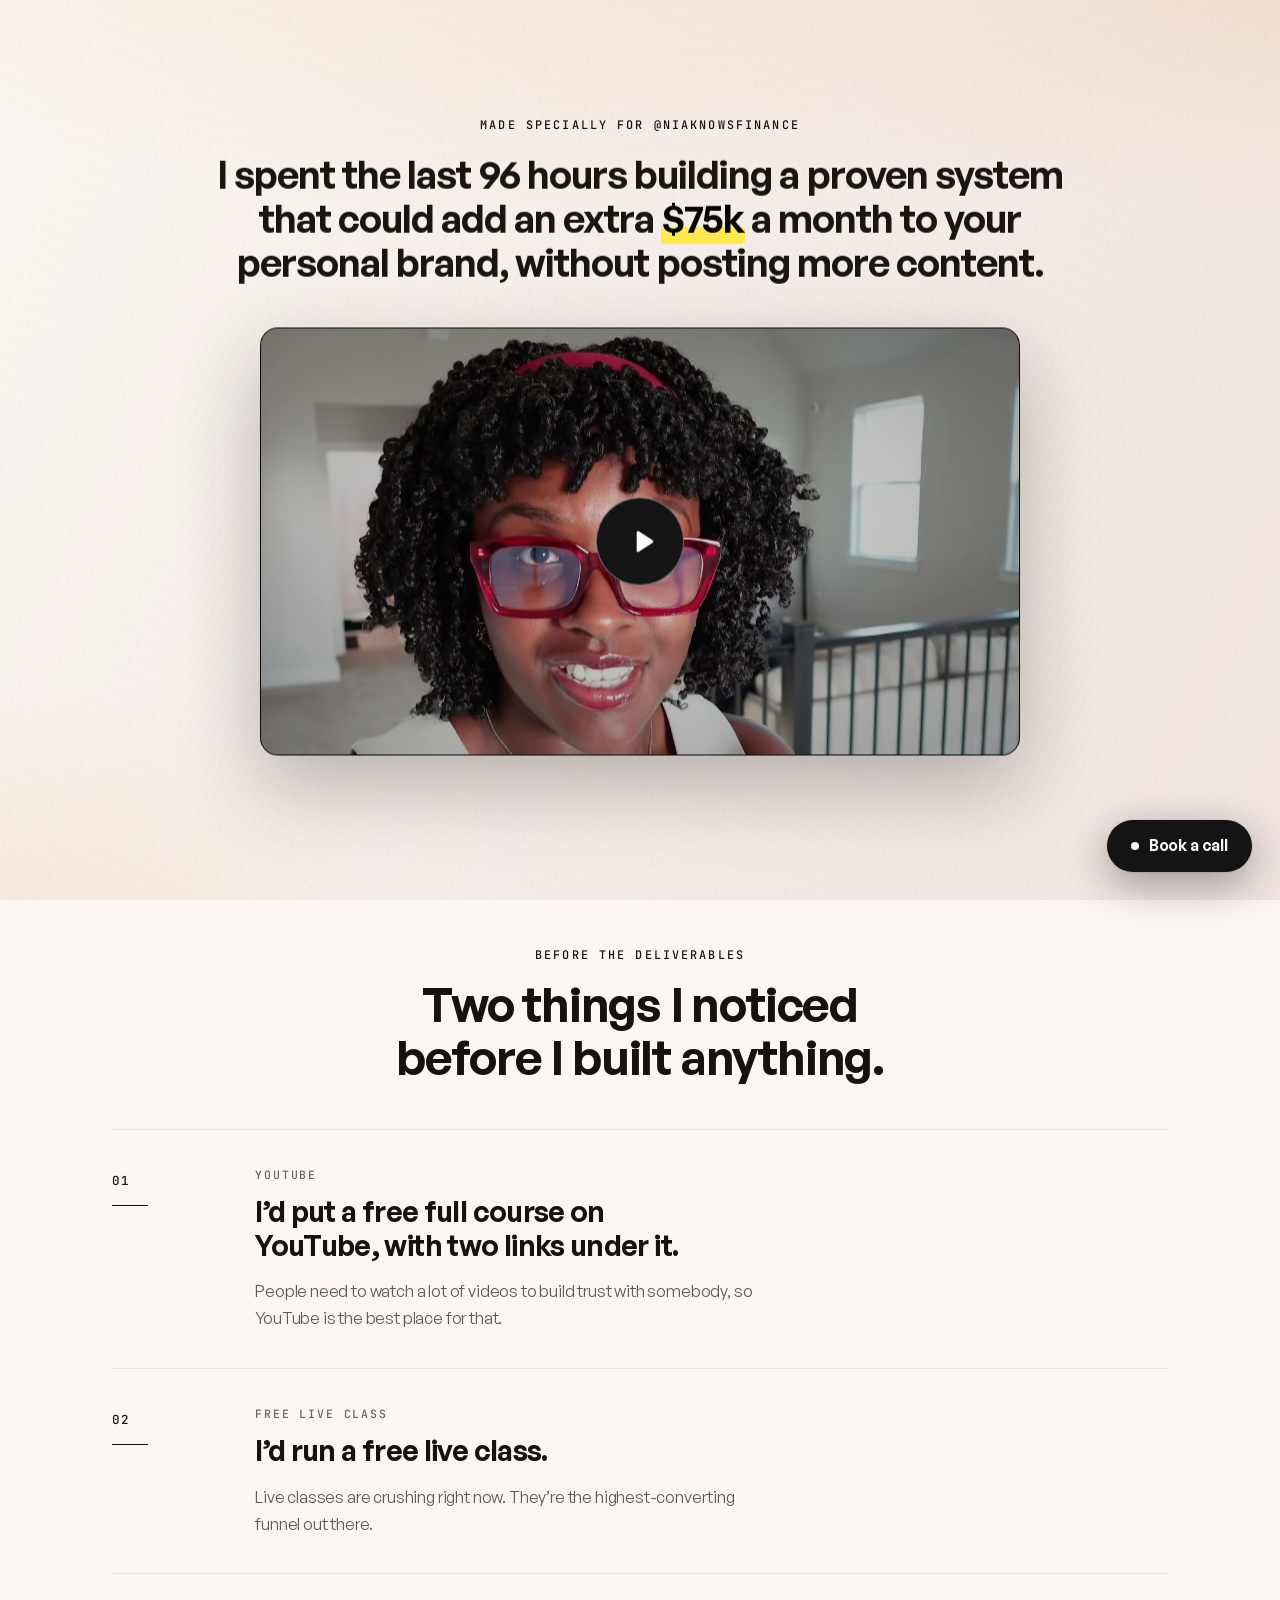
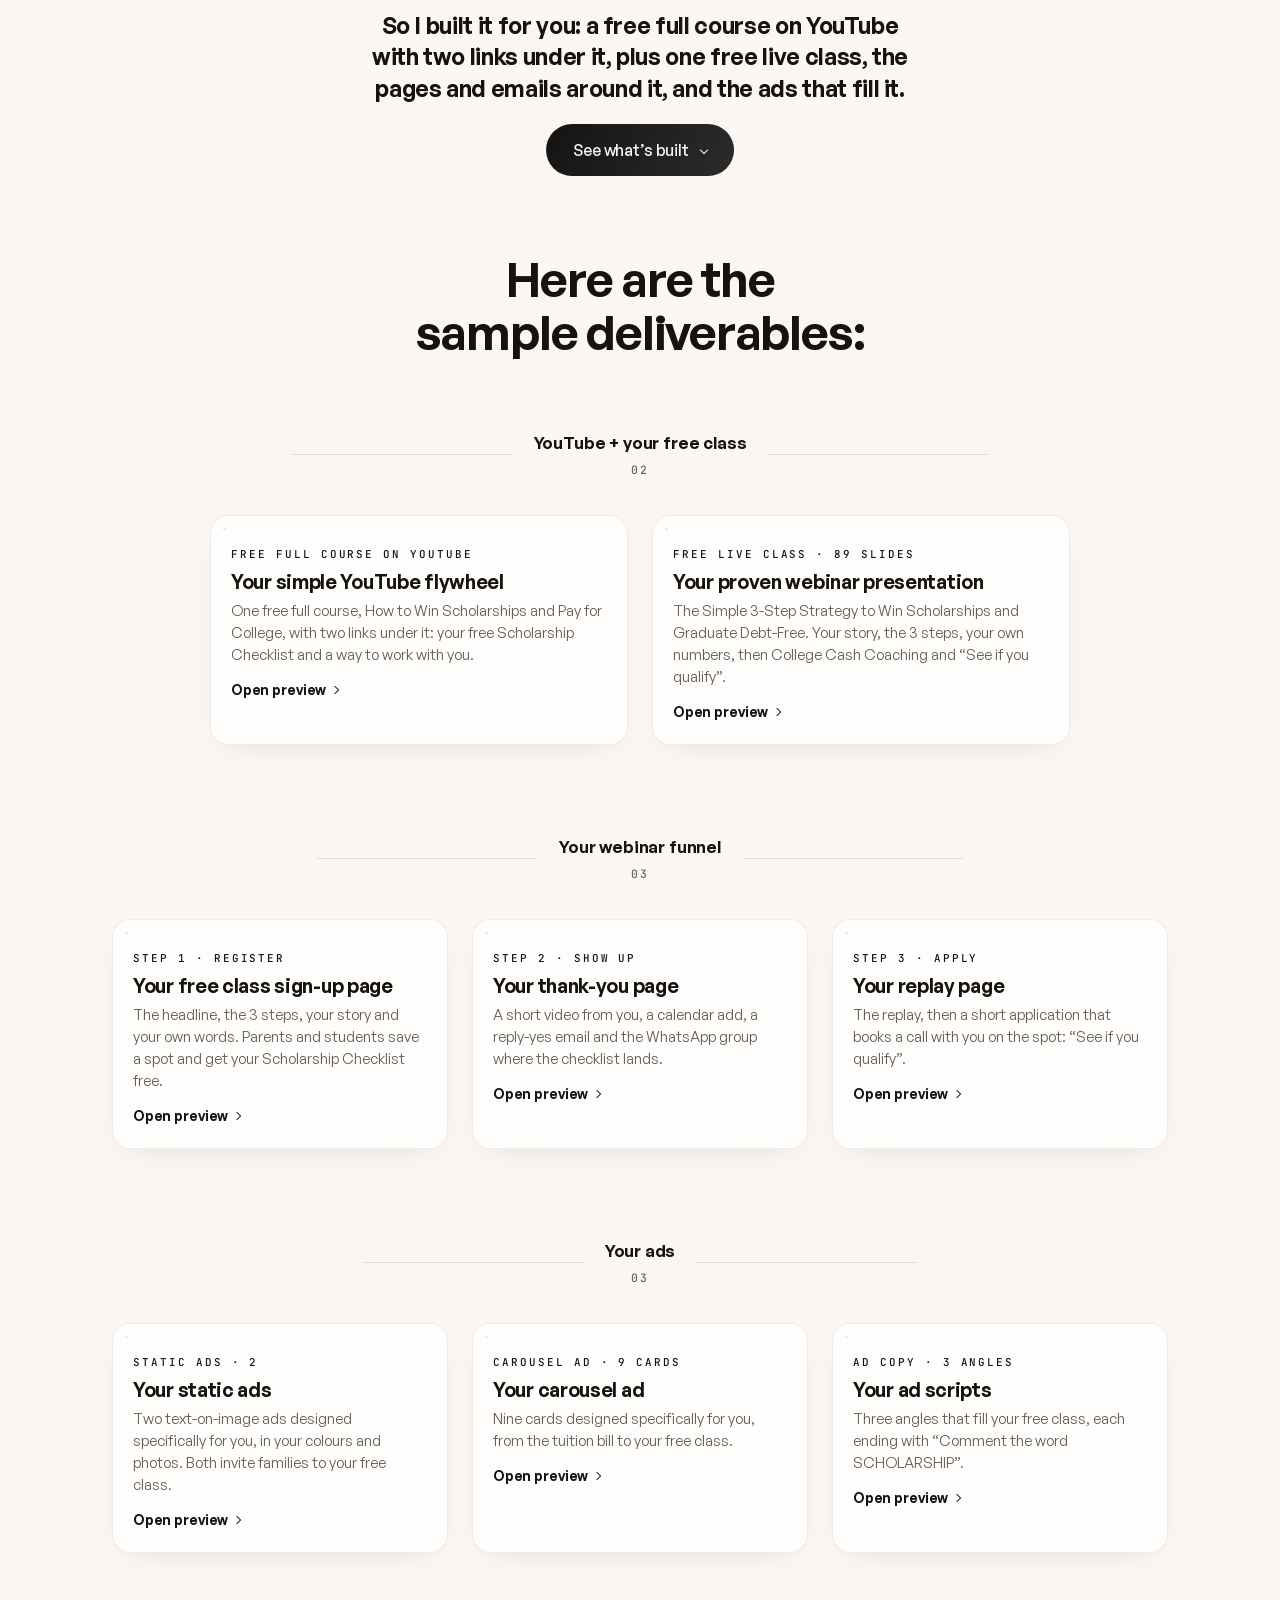
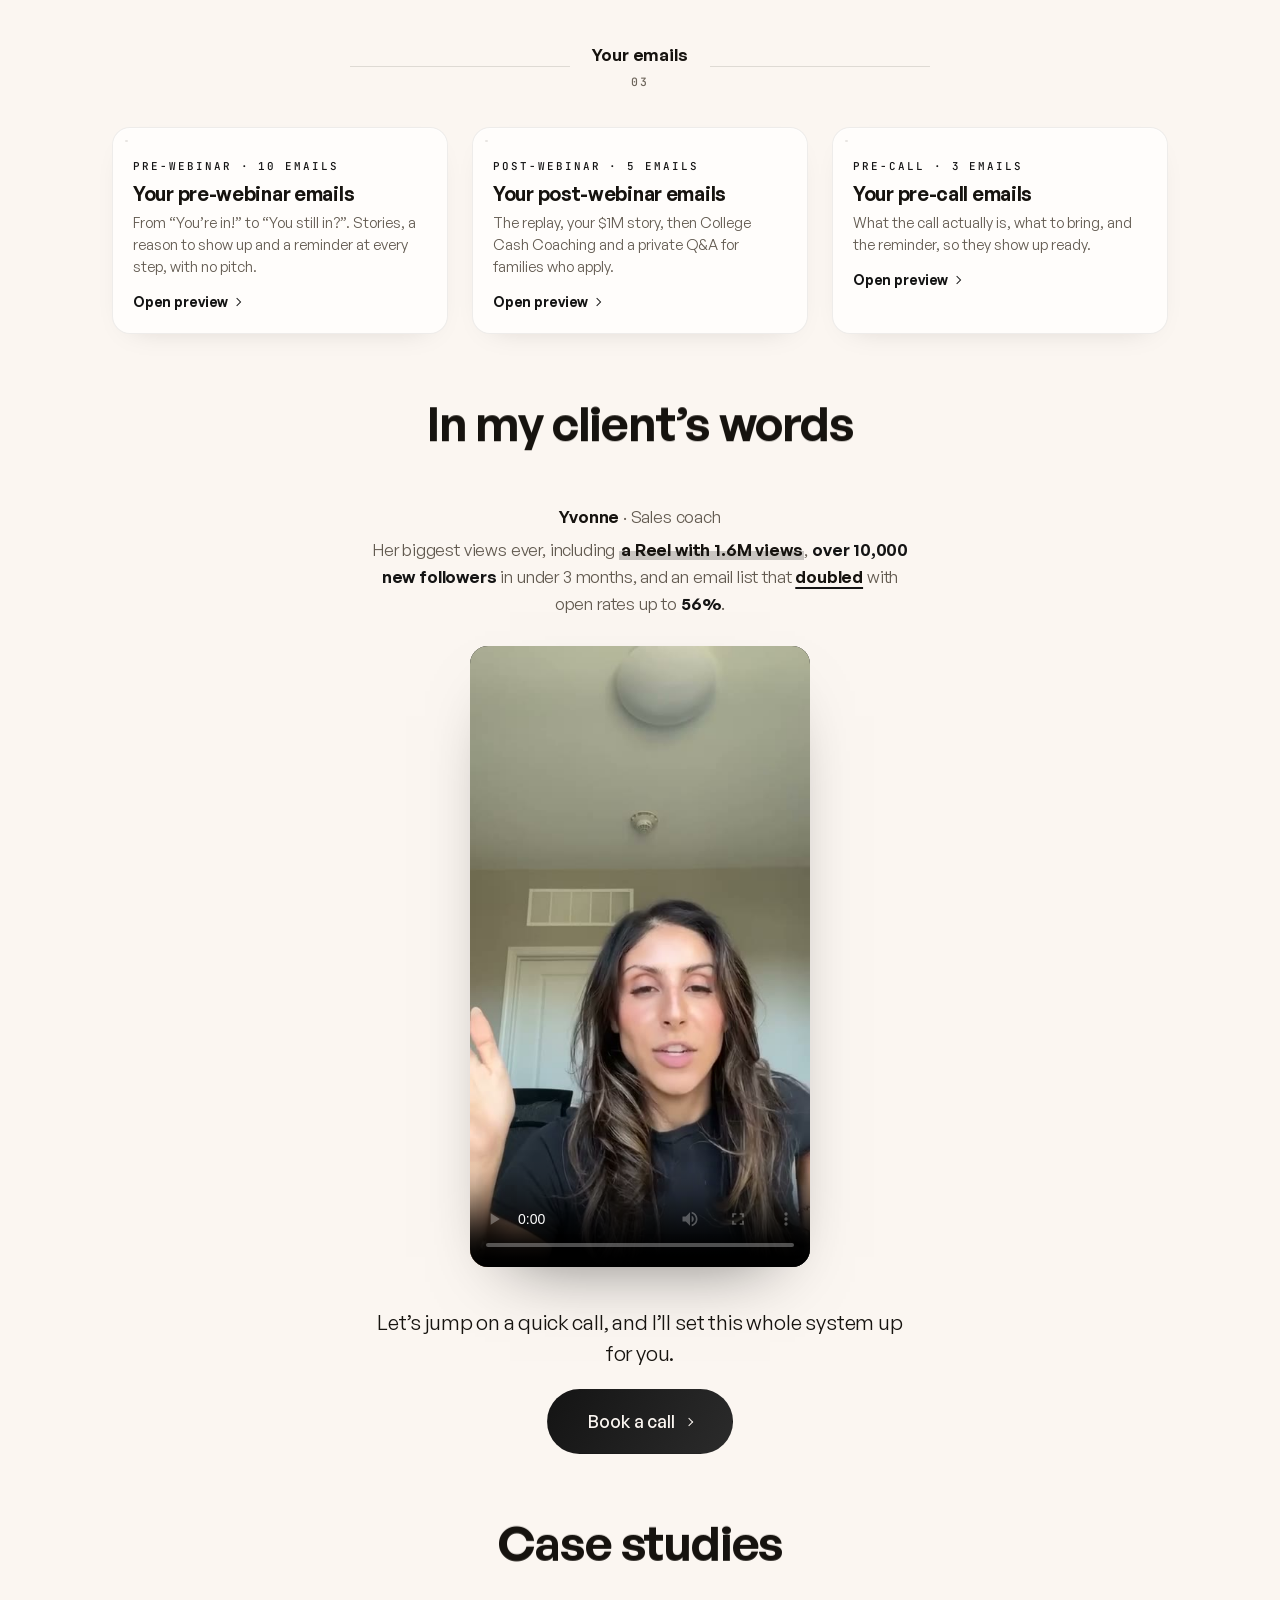
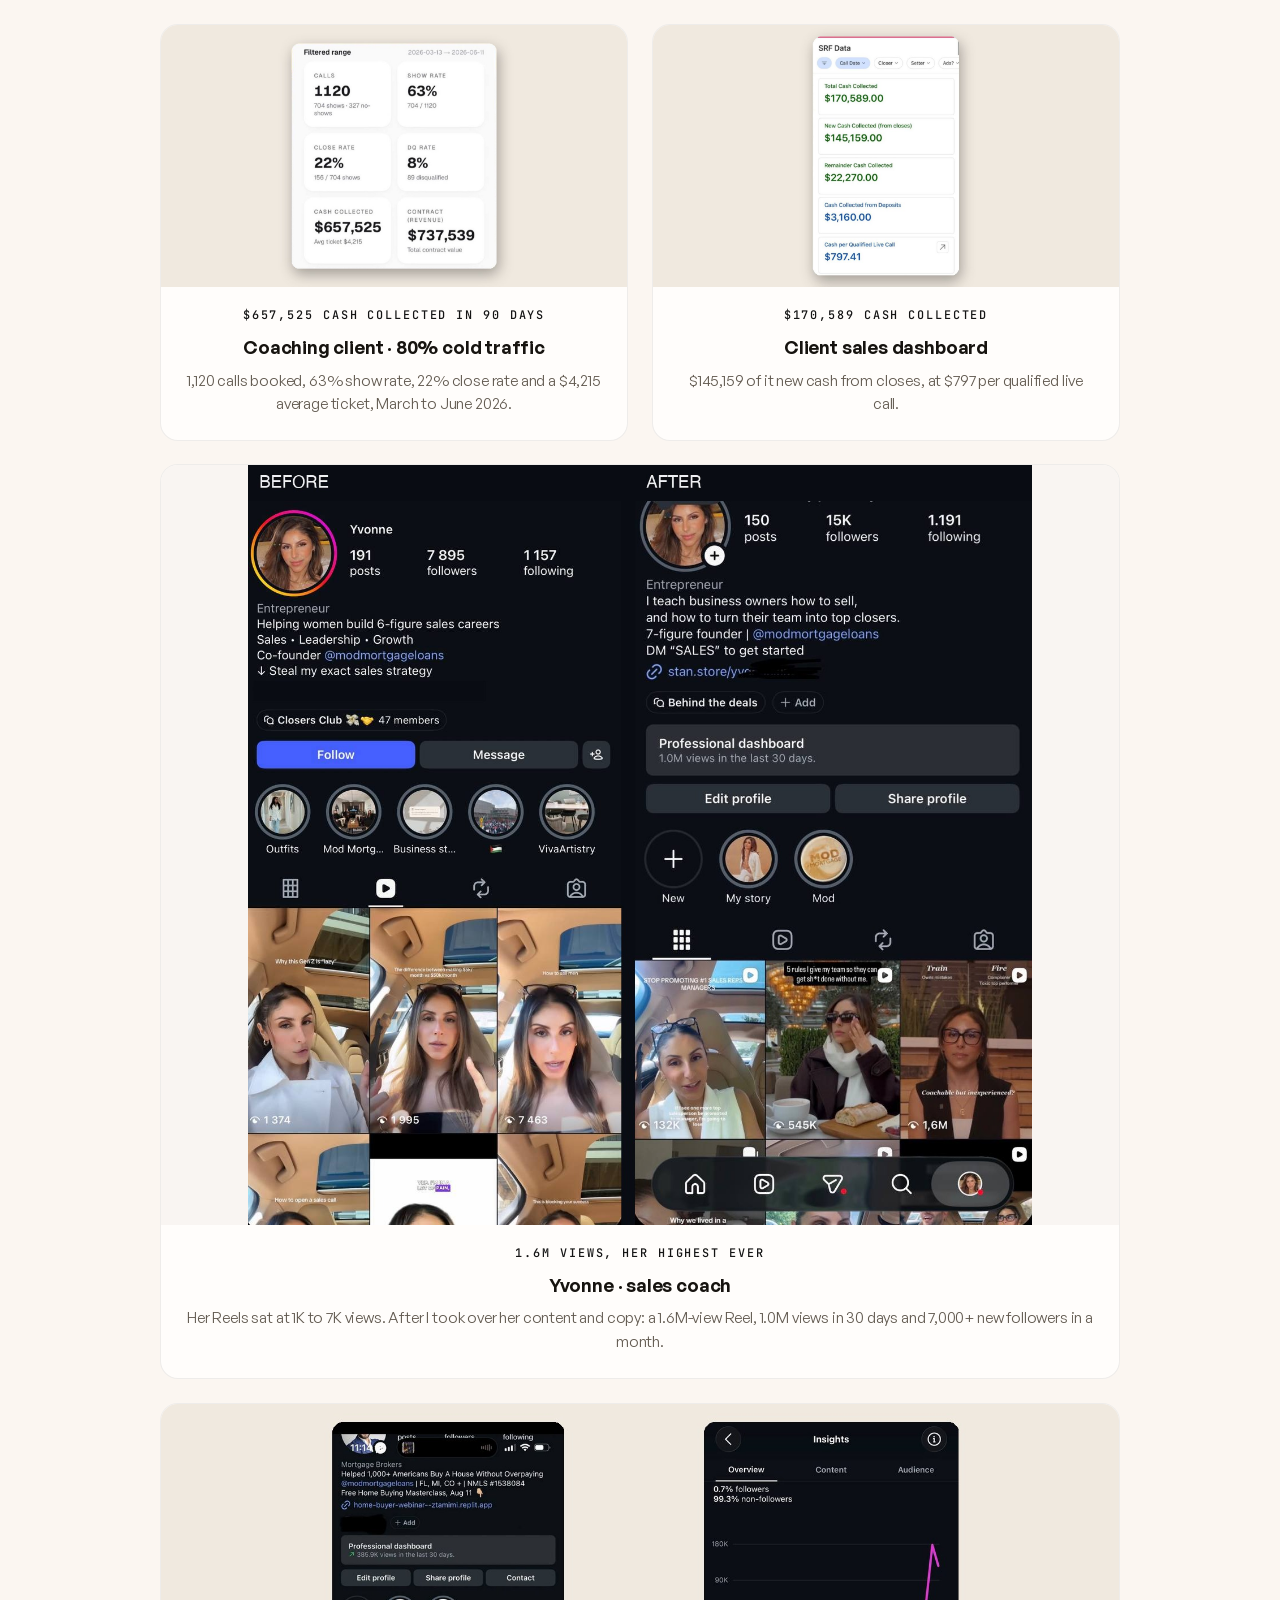
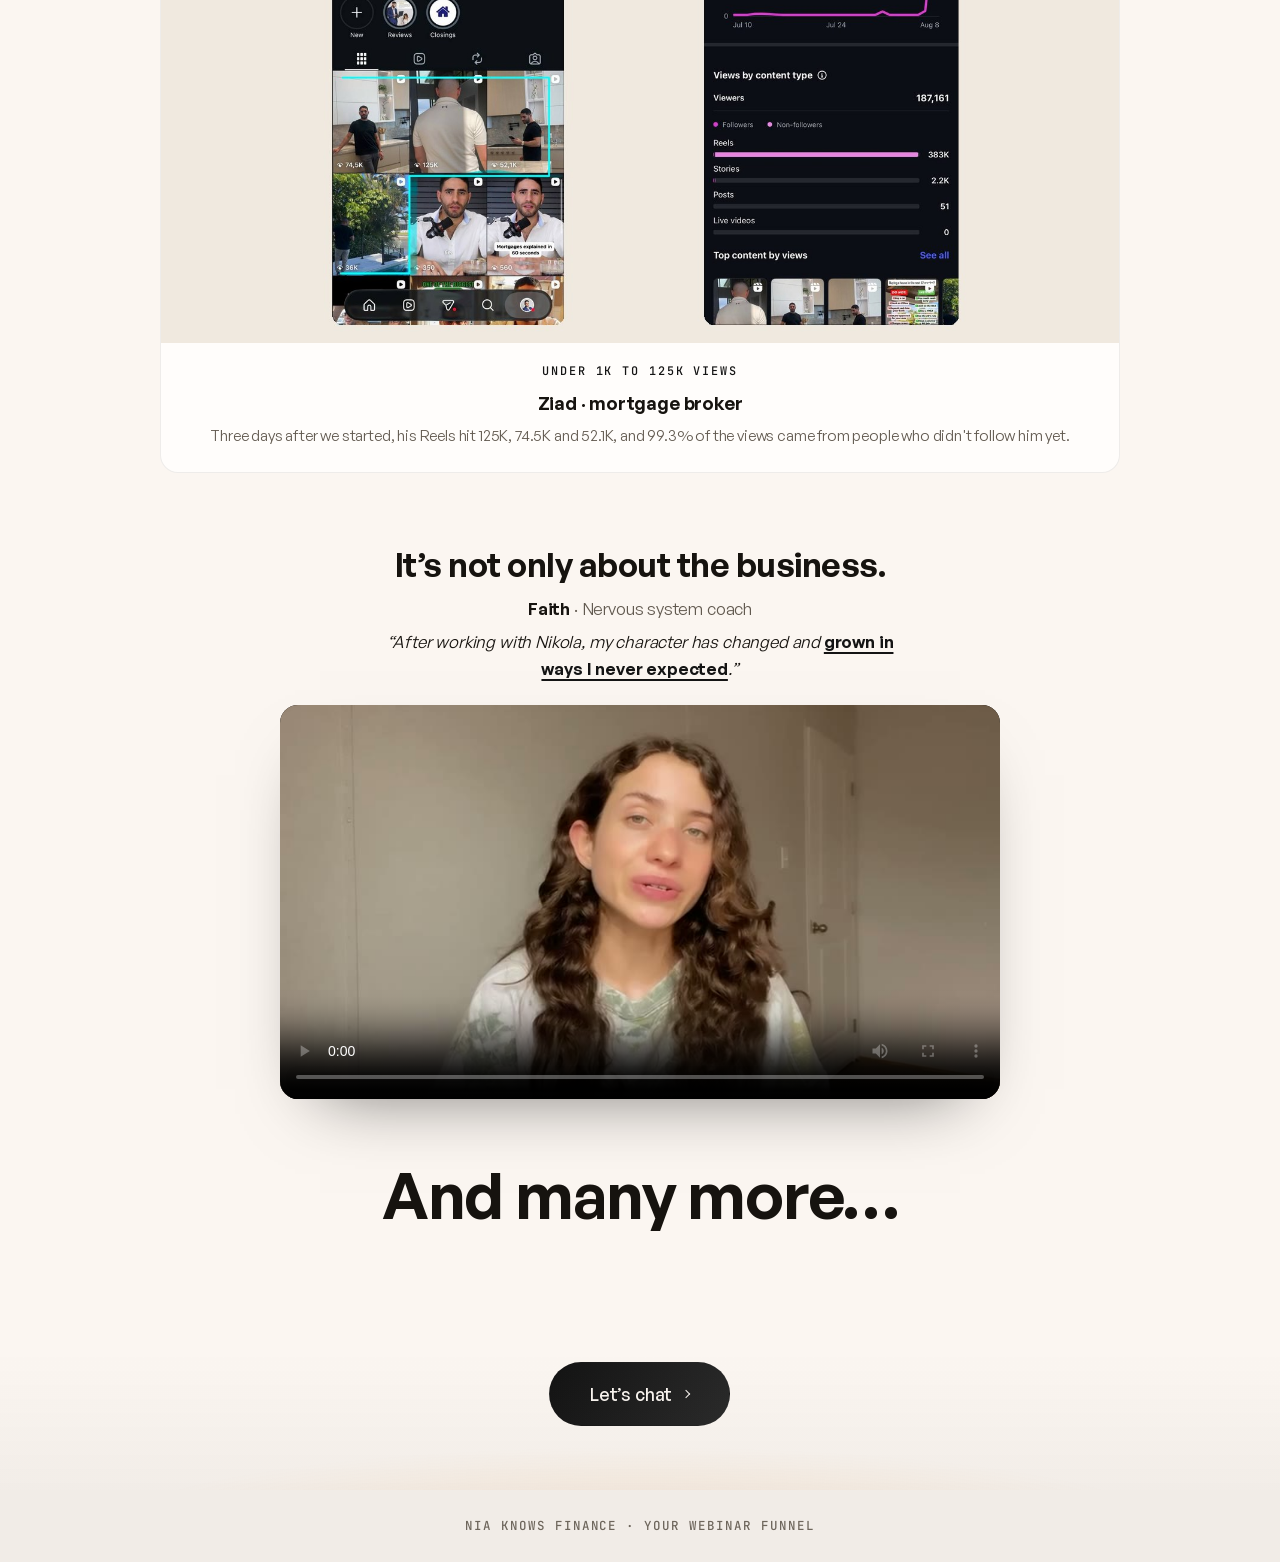
==== commit 748dd46c: "Live class beat: crushing right now copy Co-Authored-By: Claude Opus 5.5 <noreply@anthropic.com>" ====
--- a/index.html
+++ b/index.html
@@ -147,8 +147,8 @@
           <div class="beat__num"><span class="beat__idx">02</span><span class="beat__rule"></span></div>
           <div class="beat__copy">
             <p class="beat__kicker">Free live class</p>
-            <h3 class="beat__title">I&rsquo;d run a free live class and run ads to it.</h3>
-            <p class="beat__text">It promotes your coaching directly.</p>
+            <h3 class="beat__title">I&rsquo;d run a free live class.</h3>
+            <p class="beat__text">Live classes are crushing right now. They&rsquo;re the highest-converting funnel out there.</p>
           </div>
         </article>
         <div class="bridge__close reveal">
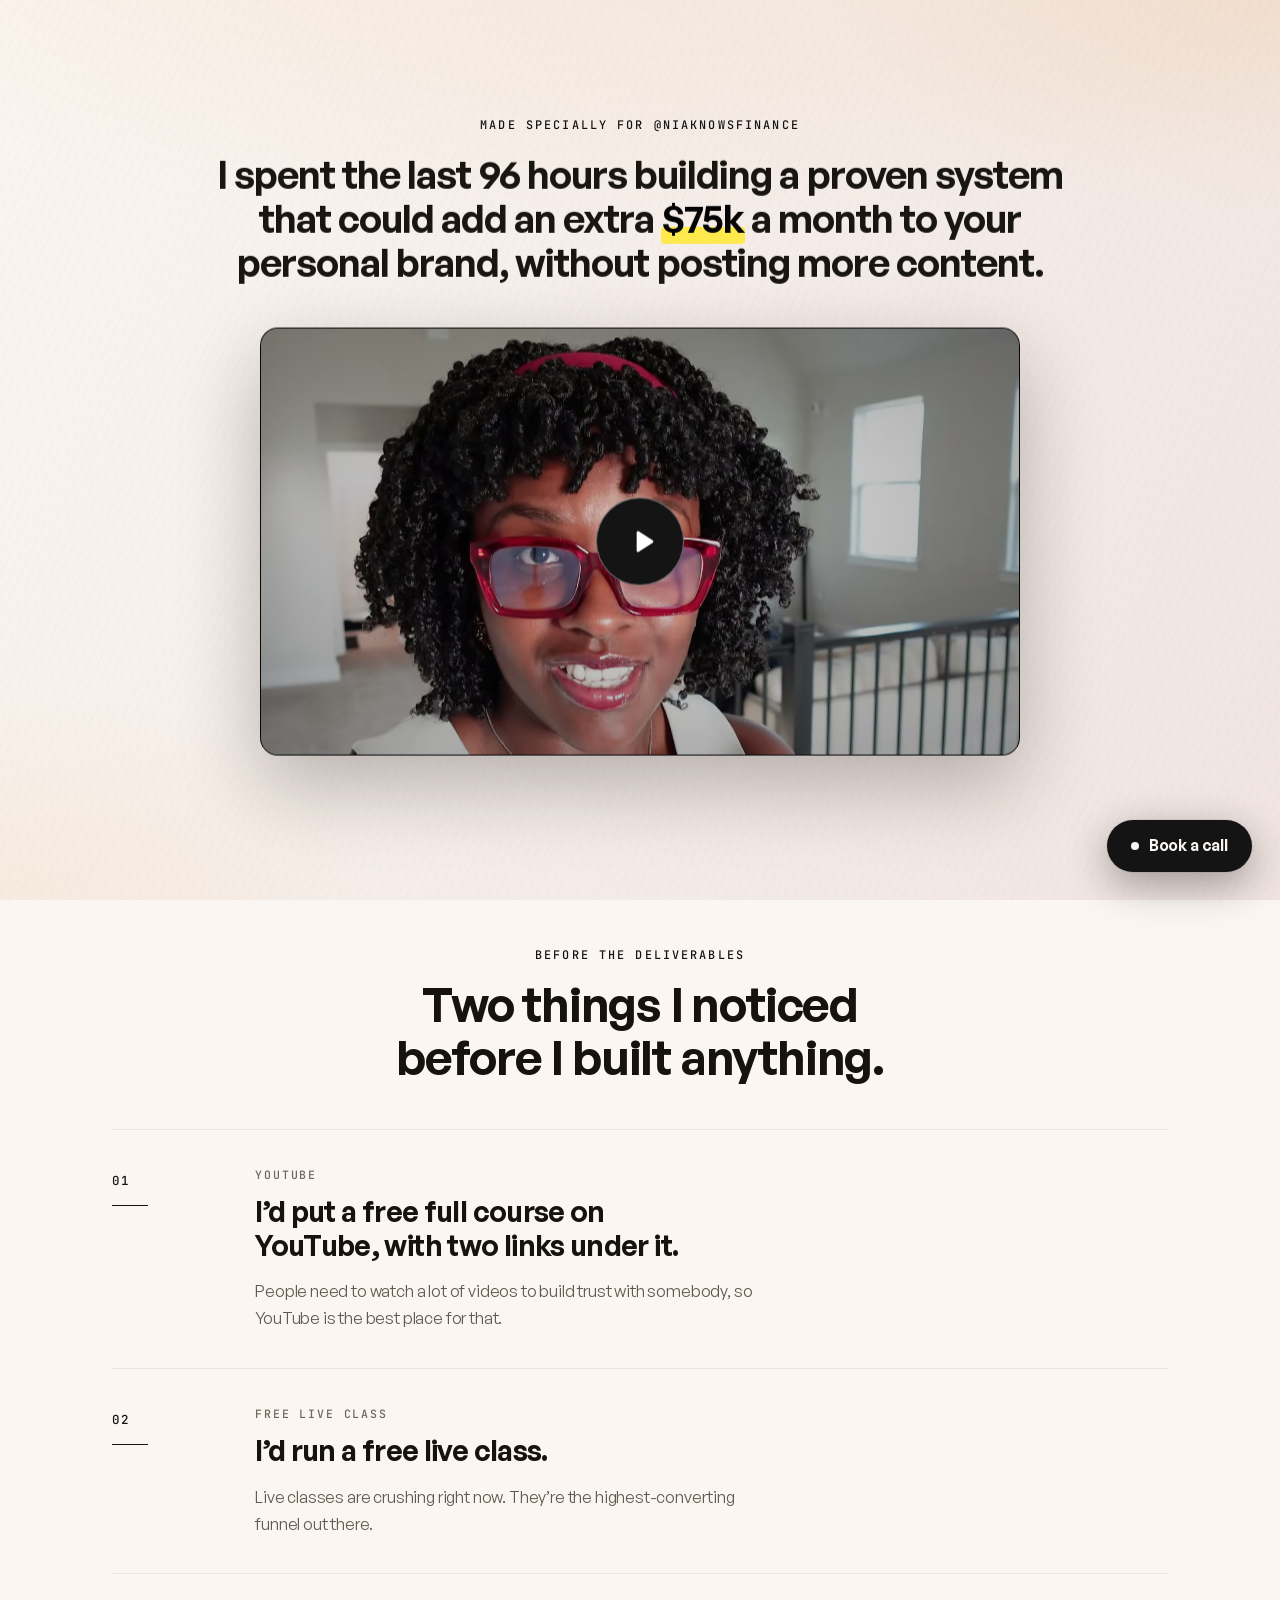
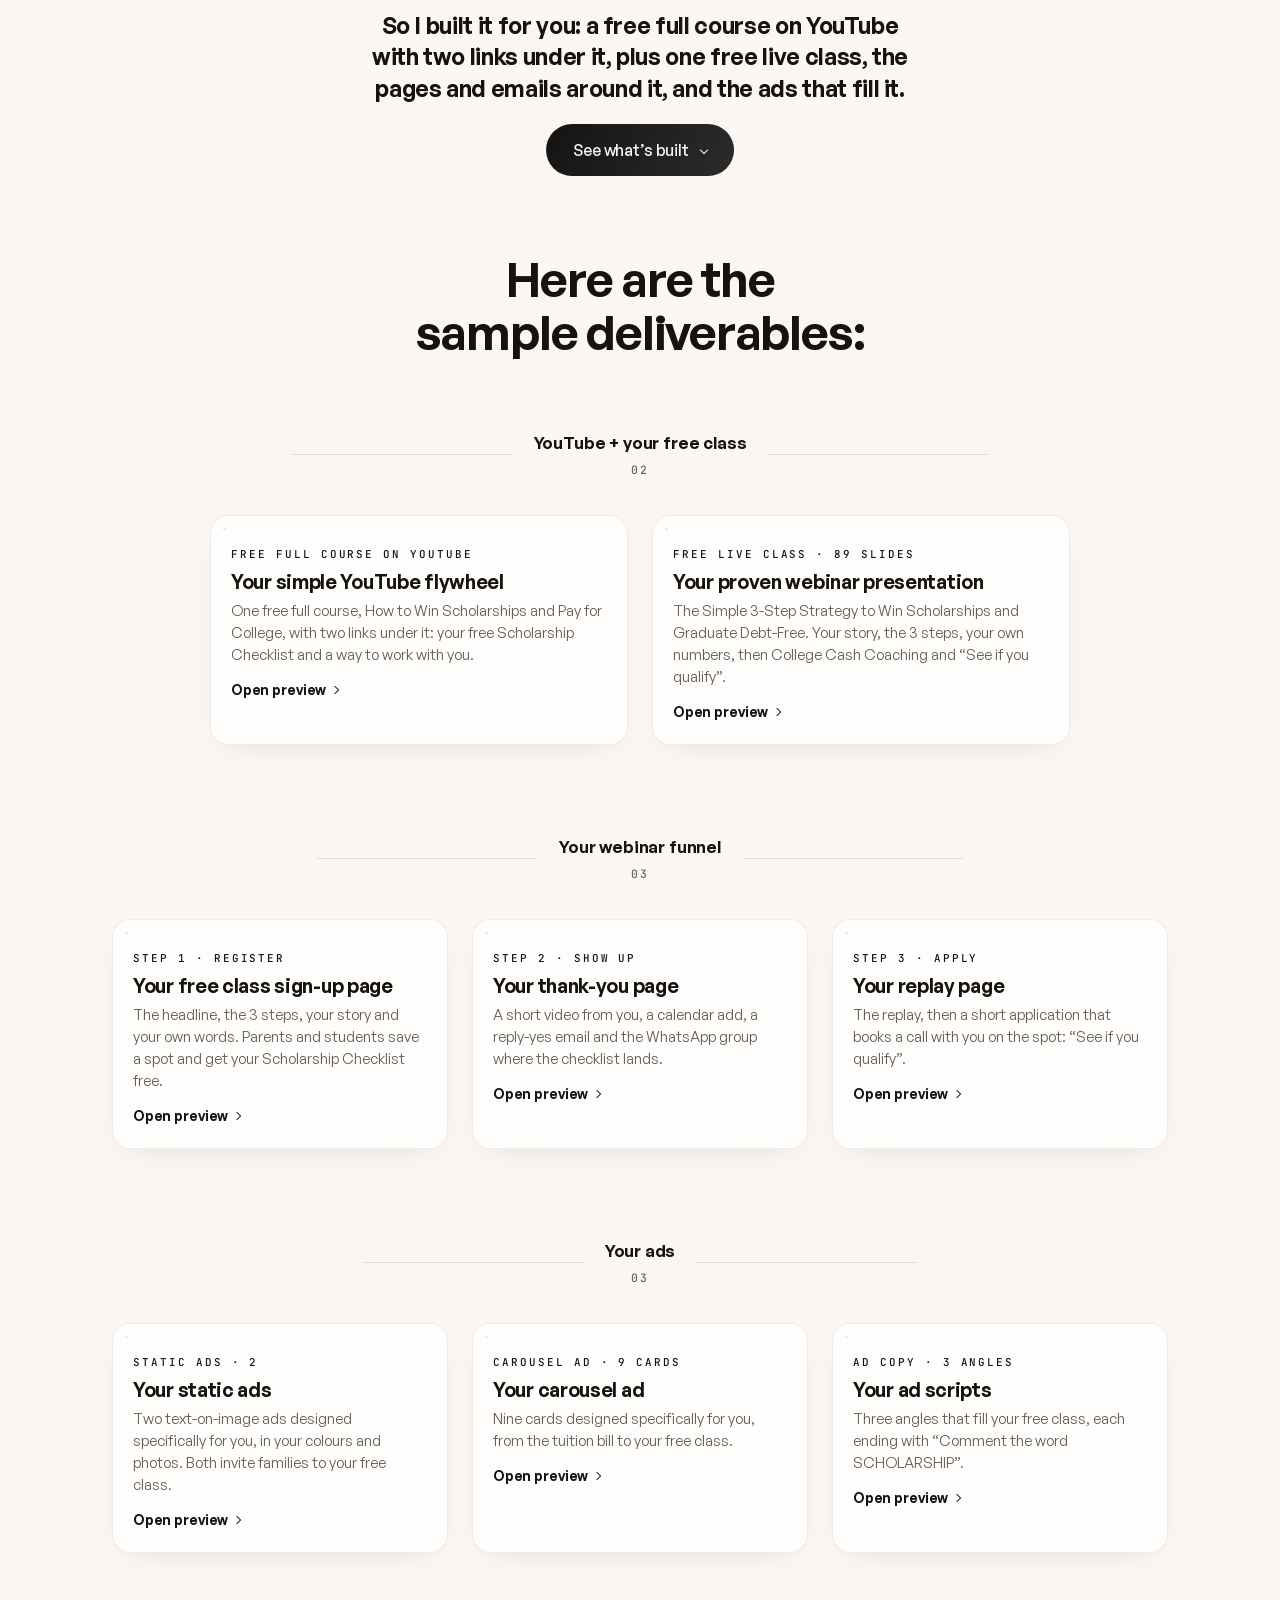
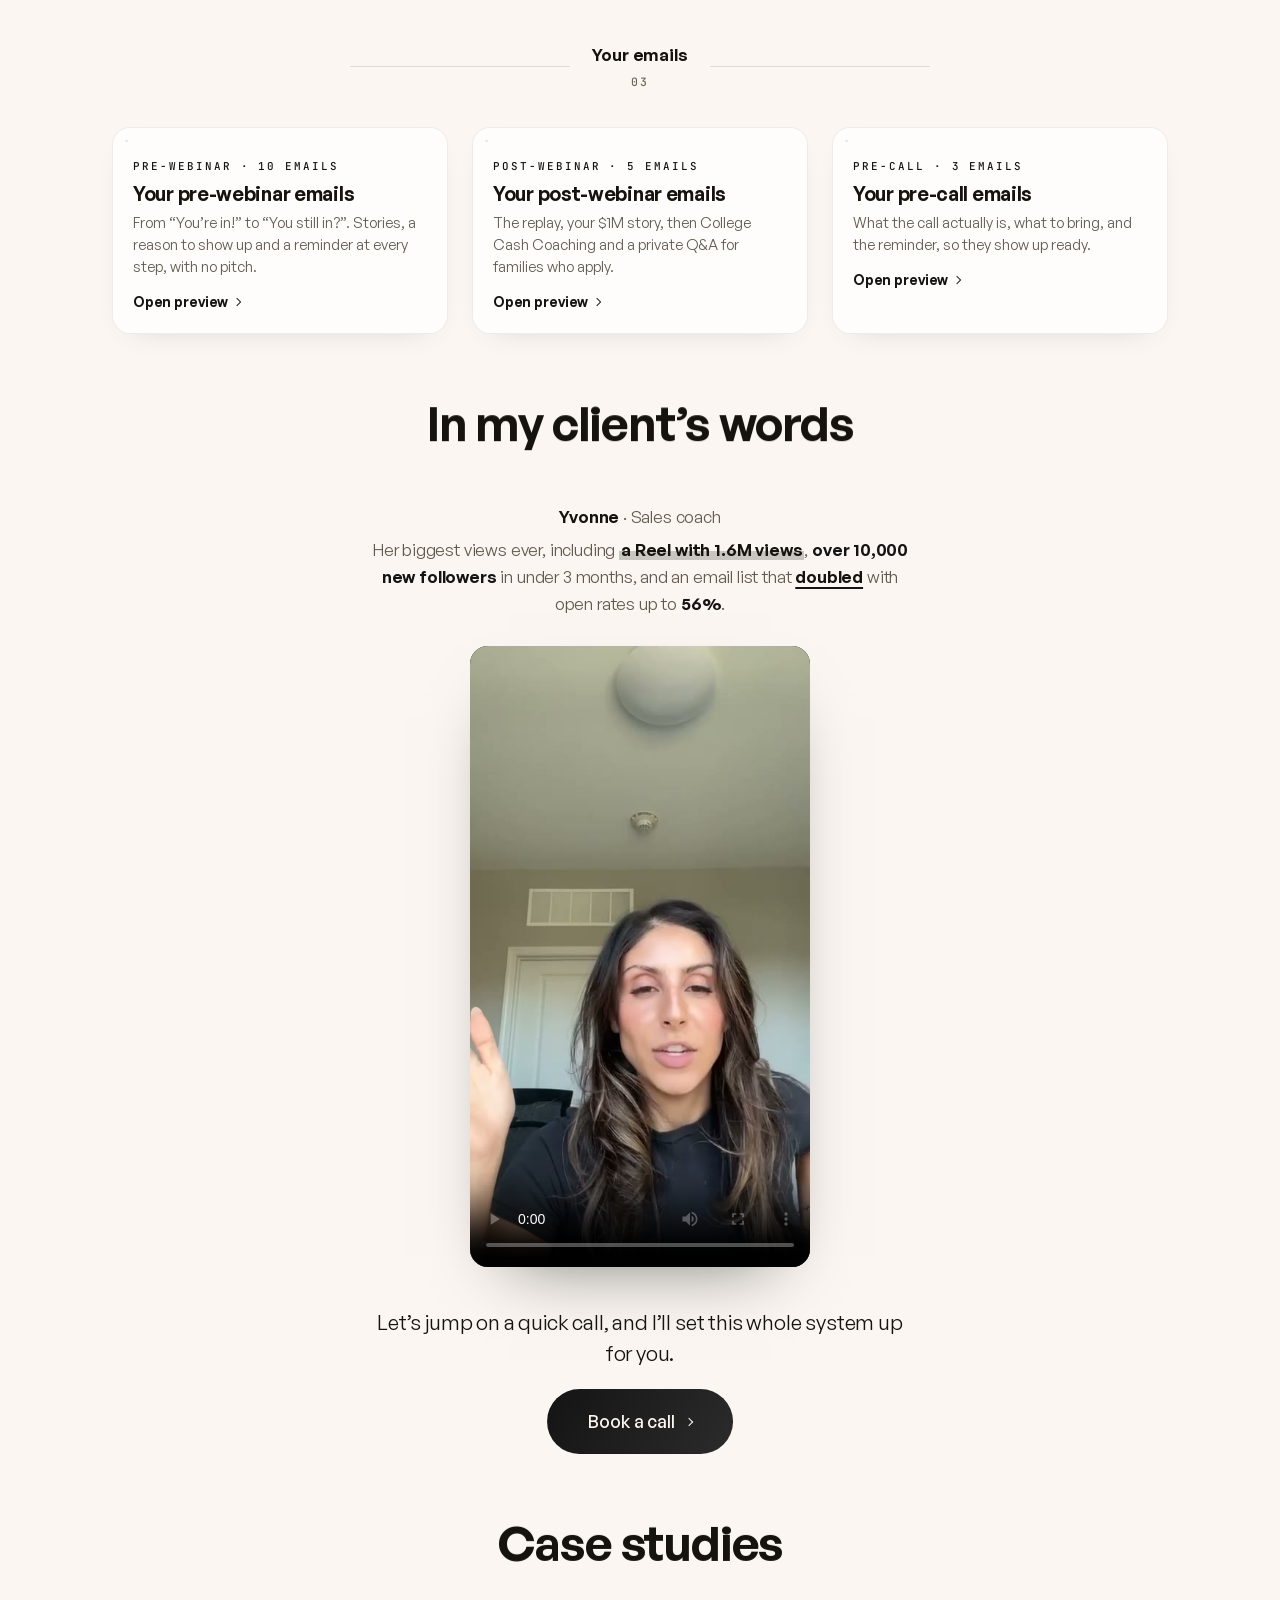
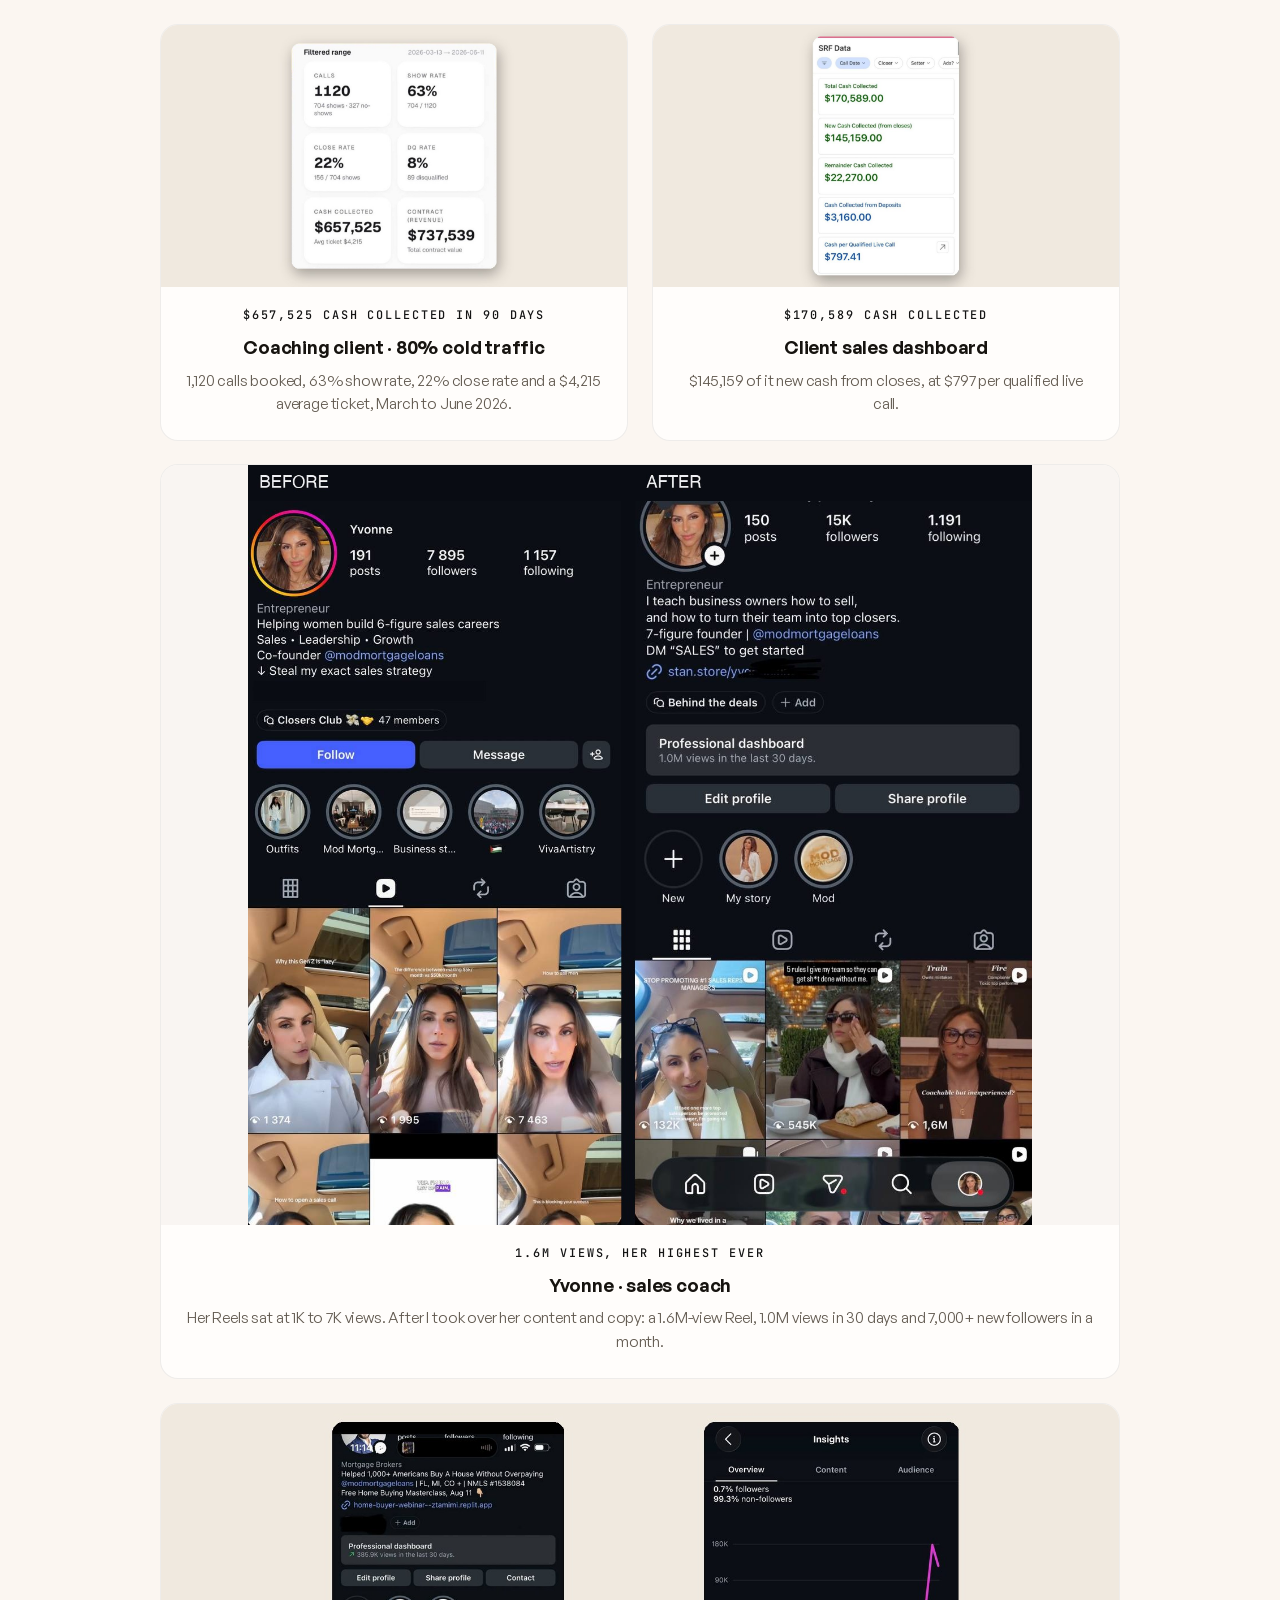
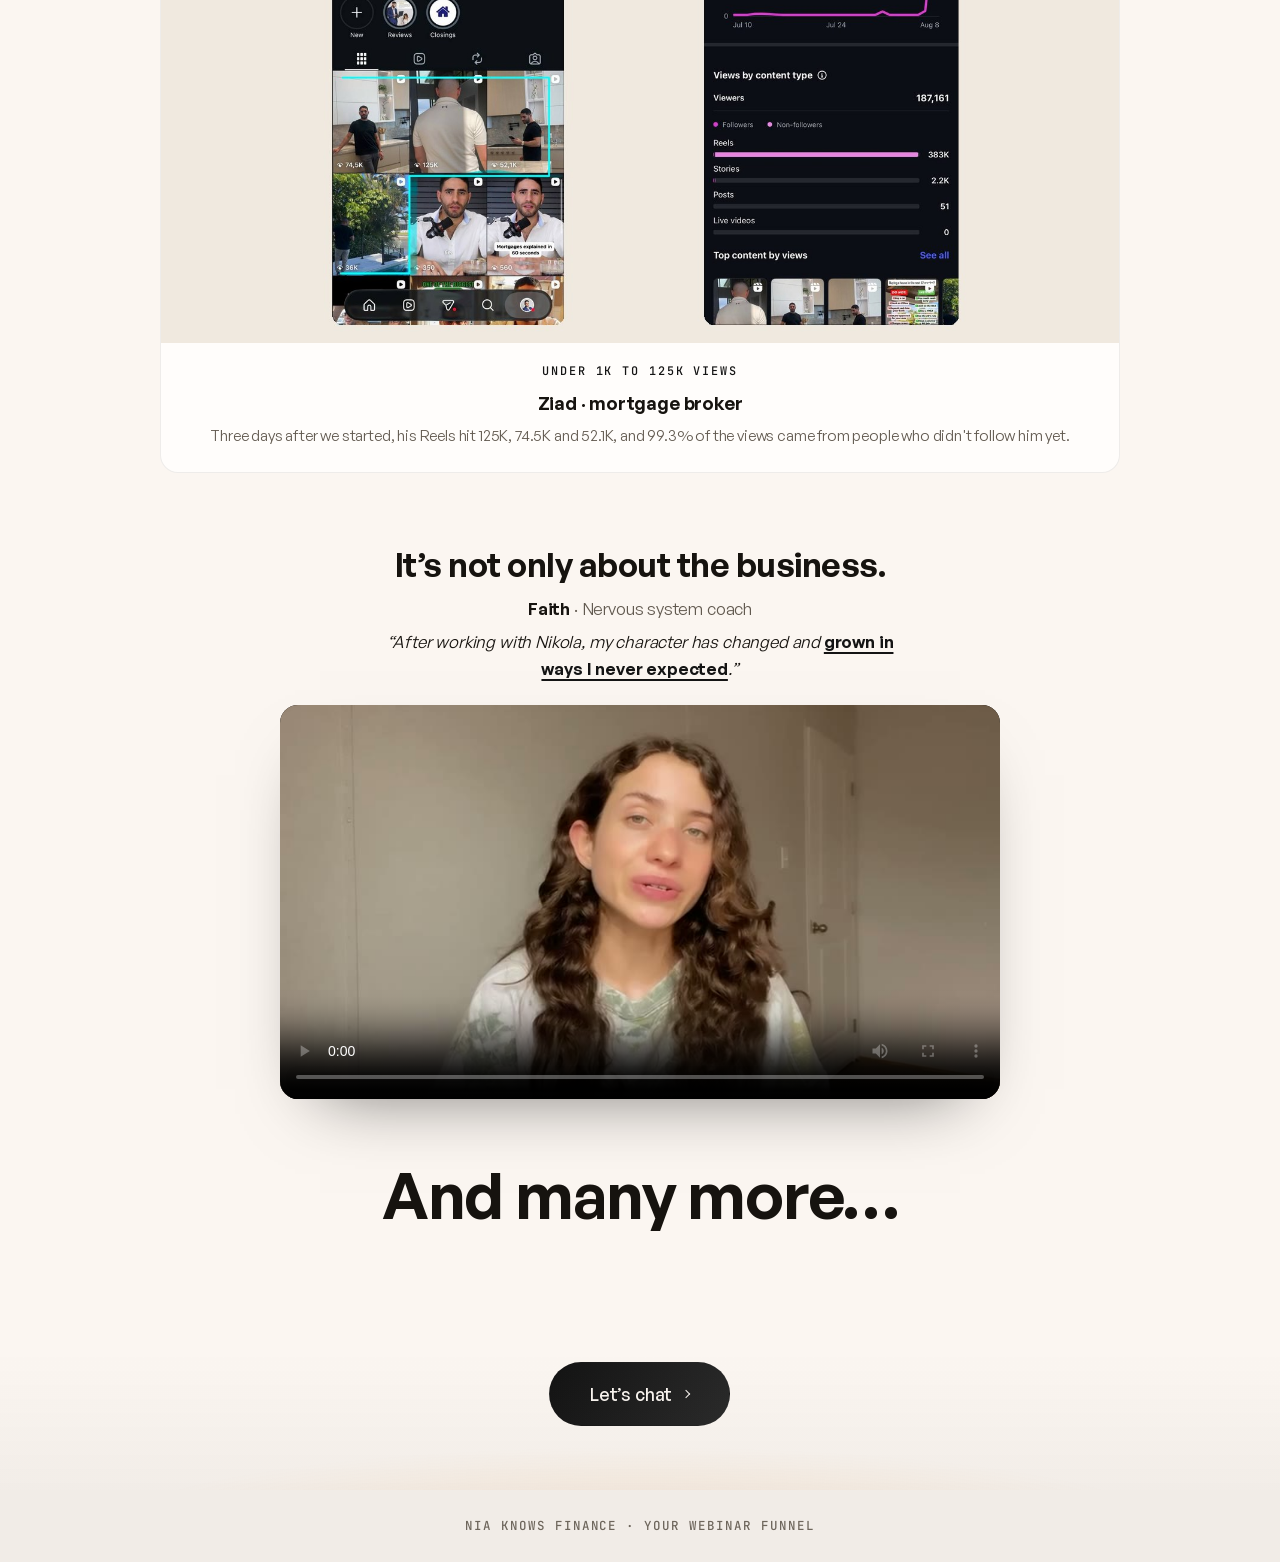
==== commit aca52c28: "Refresh stale card thumbnails Co-Authored-By: Claude Opus 5.5 <noreply@anthropic.com>" ====
--- a/index.html
+++ b/index.html
@@ -175,7 +175,7 @@
               <span class="pcard__body"><span><span class="pcard__kicker">Free full course on YouTube</span><span class="pcard__title">Your simple YouTube flywheel</span><span class="pcard__desc">One free full course, How to Win Scholarships and Pay for College, with two links under it: your free Scholarship Checklist and a way to work with you.</span></span><span class="pcard__link">Open preview <span class="arrow" aria-hidden="true"></span></span></span>
             </button>
             <button class="pcard reveal" data-title="Your proven webinar presentation" data-embed="webinar/?v=21" data-noanim>
-              <span class="thumb"><span class="thumb__bar"><i></i><i></i><i></i><span class="thumb__url">89 slides · click to advance</span></span><img class="thumb__img" src="assets/img/webinar-preview.jpg?v=30" alt="Your proven webinar presentation preview" loading="lazy" /></span>
+              <span class="thumb"><span class="thumb__bar"><i></i><i></i><i></i><span class="thumb__url">89 slides · click to advance</span></span><img class="thumb__img" src="assets/img/webinar-preview.jpg?v=t2138" alt="Your proven webinar presentation preview" loading="lazy" /></span>
               <span class="pcard__body"><span><span class="pcard__kicker">Free live class · 89 slides</span><span class="pcard__title">Your proven webinar presentation</span><span class="pcard__desc">The Simple 3-Step Strategy to Win Scholarships and Graduate Debt-Free. Your story, the 3 steps, your own numbers, then College Cash Coaching and &ldquo;See if you qualify&rdquo;.</span></span><span class="pcard__link">Open preview <span class="arrow" aria-hidden="true"></span></span></span>
             </button>
           </div>
@@ -210,15 +210,15 @@
           </div>
           <div class="grid grid--3">
             <button class="pcard reveal" data-title="Your static ad" data-embed="static-ad/?v=23" data-noanim>
-              <span class="thumb"><span class="thumb__bar"><i></i><i></i><i></i><span class="thumb__url">Sponsored · in feed</span></span><img class="thumb__img" src="assets/img/staticad-preview.jpg?v=30" alt="Your static ad preview" loading="lazy" /></span>
+              <span class="thumb"><span class="thumb__bar"><i></i><i></i><i></i><span class="thumb__url">Sponsored · in feed</span></span><img class="thumb__img" src="assets/img/staticad-preview.jpg?v=t2138" alt="Your static ad preview" loading="lazy" /></span>
               <span class="pcard__body"><span><span class="pcard__kicker">Static ads · 2</span><span class="pcard__title">Your static ads</span><span class="pcard__desc">Two text-on-image ads designed specifically for you, in your colours and photos. Both invite families to your free class.</span></span><span class="pcard__link">Open preview <span class="arrow" aria-hidden="true"></span></span></span>
             </button>
             <button class="pcard reveal" data-title="Your carousel ad" data-embed="carousel/?v=23" data-noanim>
-              <span class="thumb"><span class="thumb__bar"><i></i><i></i><i></i><span class="thumb__url">Sponsored · 9 cards</span></span><img class="thumb__img" src="assets/img/carousel-preview.jpg?v=30" alt="Your carousel ad preview" loading="lazy" /></span>
+              <span class="thumb"><span class="thumb__bar"><i></i><i></i><i></i><span class="thumb__url">Sponsored · 9 cards</span></span><img class="thumb__img" src="assets/img/carousel-preview.jpg?v=t2138" alt="Your carousel ad preview" loading="lazy" /></span>
               <span class="pcard__body"><span><span class="pcard__kicker">Carousel ad · 9 cards</span><span class="pcard__title">Your carousel ad</span><span class="pcard__desc">Nine cards designed specifically for you, from the tuition bill to your free class.</span></span><span class="pcard__link">Open preview <span class="arrow" aria-hidden="true"></span></span></span>
             </button>
             <button class="pcard reveal" data-title="Your ad scripts" data-embed="ad-scripts/?v=23" data-noanim>
-              <span class="thumb"><span class="thumb__bar"><i></i><i></i><i></i><span class="thumb__url">3 scripts · copy ready</span></span><img class="thumb__img" src="assets/img/adscripts-preview.jpg?v=30" alt="Your ad scripts preview" loading="lazy" /></span>
+              <span class="thumb"><span class="thumb__bar"><i></i><i></i><i></i><span class="thumb__url">3 scripts · copy ready</span></span><img class="thumb__img" src="assets/img/adscripts-preview.jpg?v=t2138" alt="Your ad scripts preview" loading="lazy" /></span>
               <span class="pcard__body"><span><span class="pcard__kicker">Ad copy · 3 angles</span><span class="pcard__title">Your ad scripts</span><span class="pcard__desc">Three angles that fill your free class, each ending with &ldquo;Comment the word SCHOLARSHIP&rdquo;.</span></span><span class="pcard__link">Open preview <span class="arrow" aria-hidden="true"></span></span></span>
             </button>
           </div>
@@ -232,7 +232,7 @@
           </div>
           <div class="grid grid--3">
             <button class="pcard reveal" data-title="Your pre-webinar emails" data-embed="pre-webinar/?v=20" data-noanim>
-              <span class="thumb"><span class="thumb__bar"><i></i><i></i><i></i><span class="thumb__url">10 emails · sign-up to live</span></span><img class="thumb__img" src="assets/img/emails-pre-preview.jpg?v=30" alt="Your pre-webinar emails preview" loading="lazy" /></span>
+              <span class="thumb"><span class="thumb__bar"><i></i><i></i><i></i><span class="thumb__url">10 emails · sign-up to live</span></span><img class="thumb__img" src="assets/img/emails-pre-preview.jpg?v=t2138" alt="Your pre-webinar emails preview" loading="lazy" /></span>
               <span class="pcard__body"><span><span class="pcard__kicker">Pre-webinar · 10 emails</span><span class="pcard__title">Your pre-webinar emails</span><span class="pcard__desc">From &ldquo;You&rsquo;re in!&rdquo; to &ldquo;You still in?&rdquo;. Stories, a reason to show up and a reminder at every step, with no pitch.</span></span><span class="pcard__link">Open preview <span class="arrow" aria-hidden="true"></span></span></span>
             </button>
             <button class="pcard reveal" data-title="Your post-webinar emails" data-embed="post-webinar/?v=20" data-noanim>
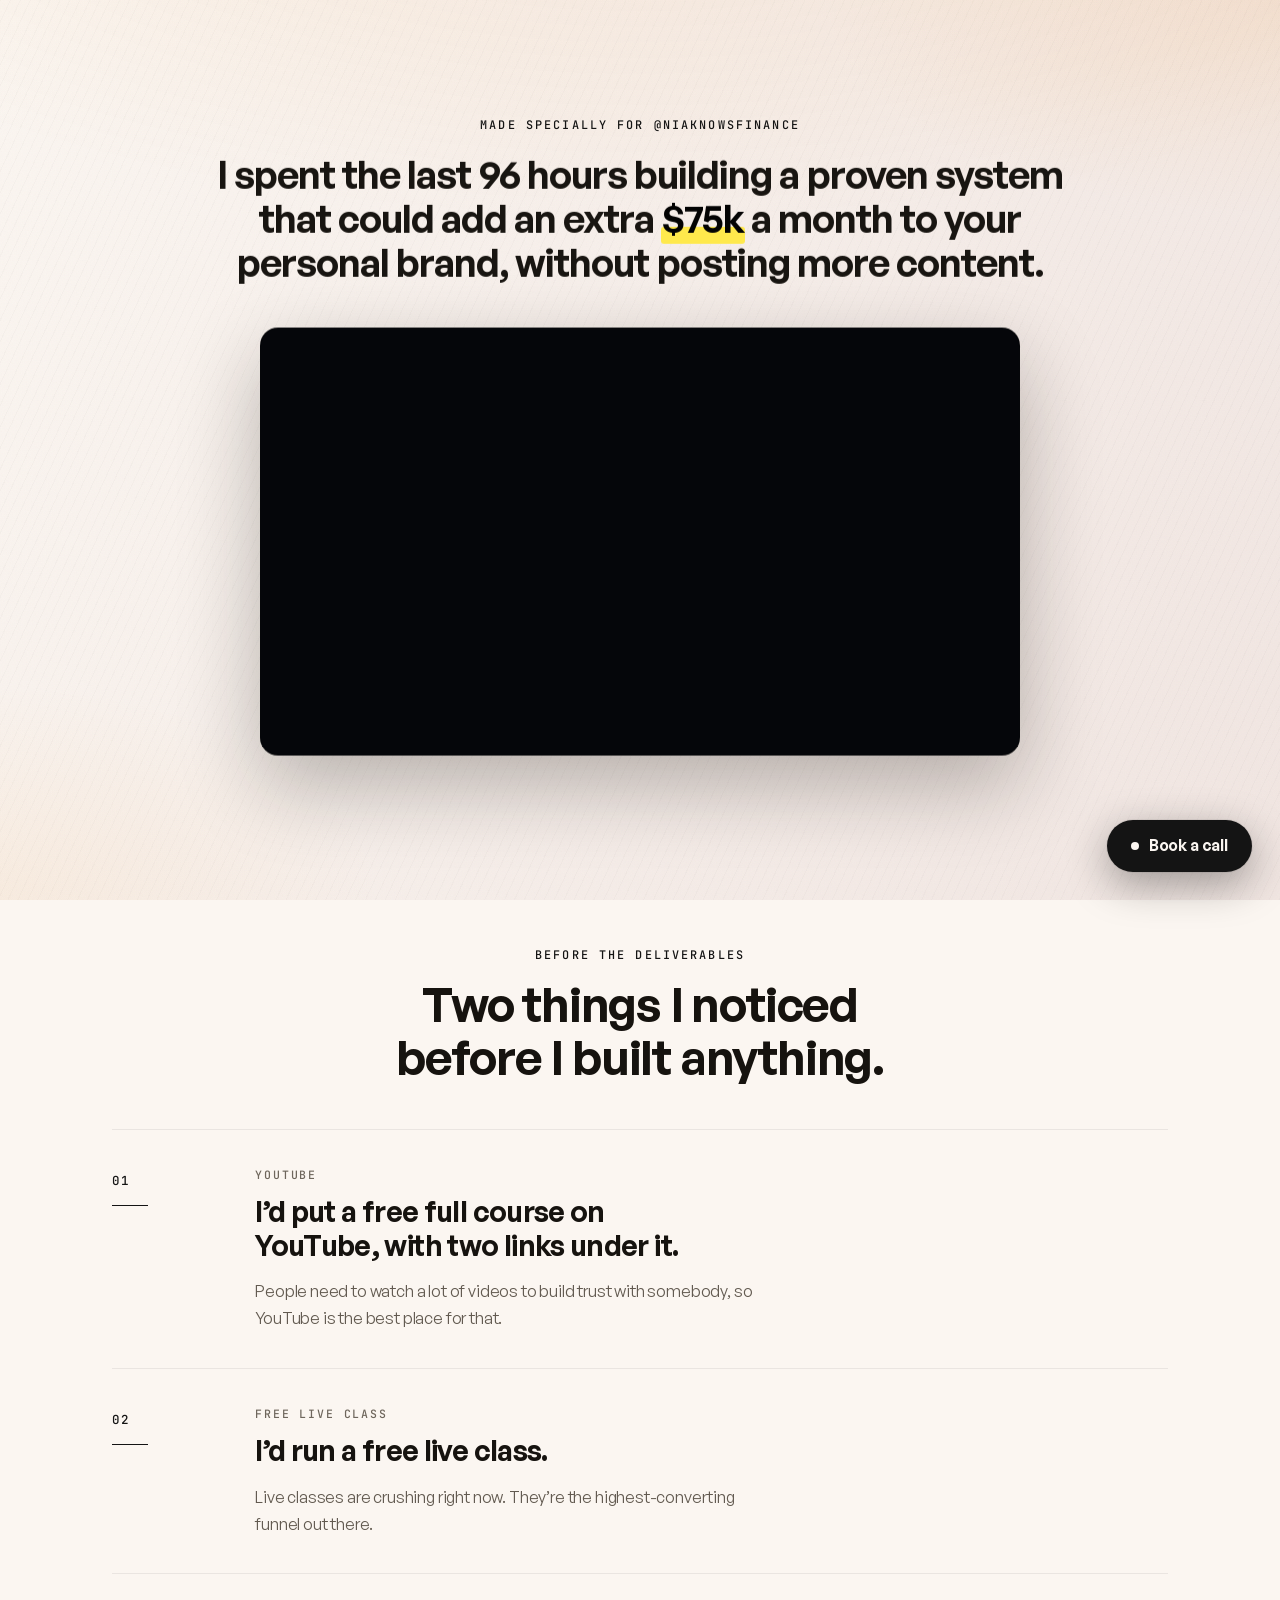
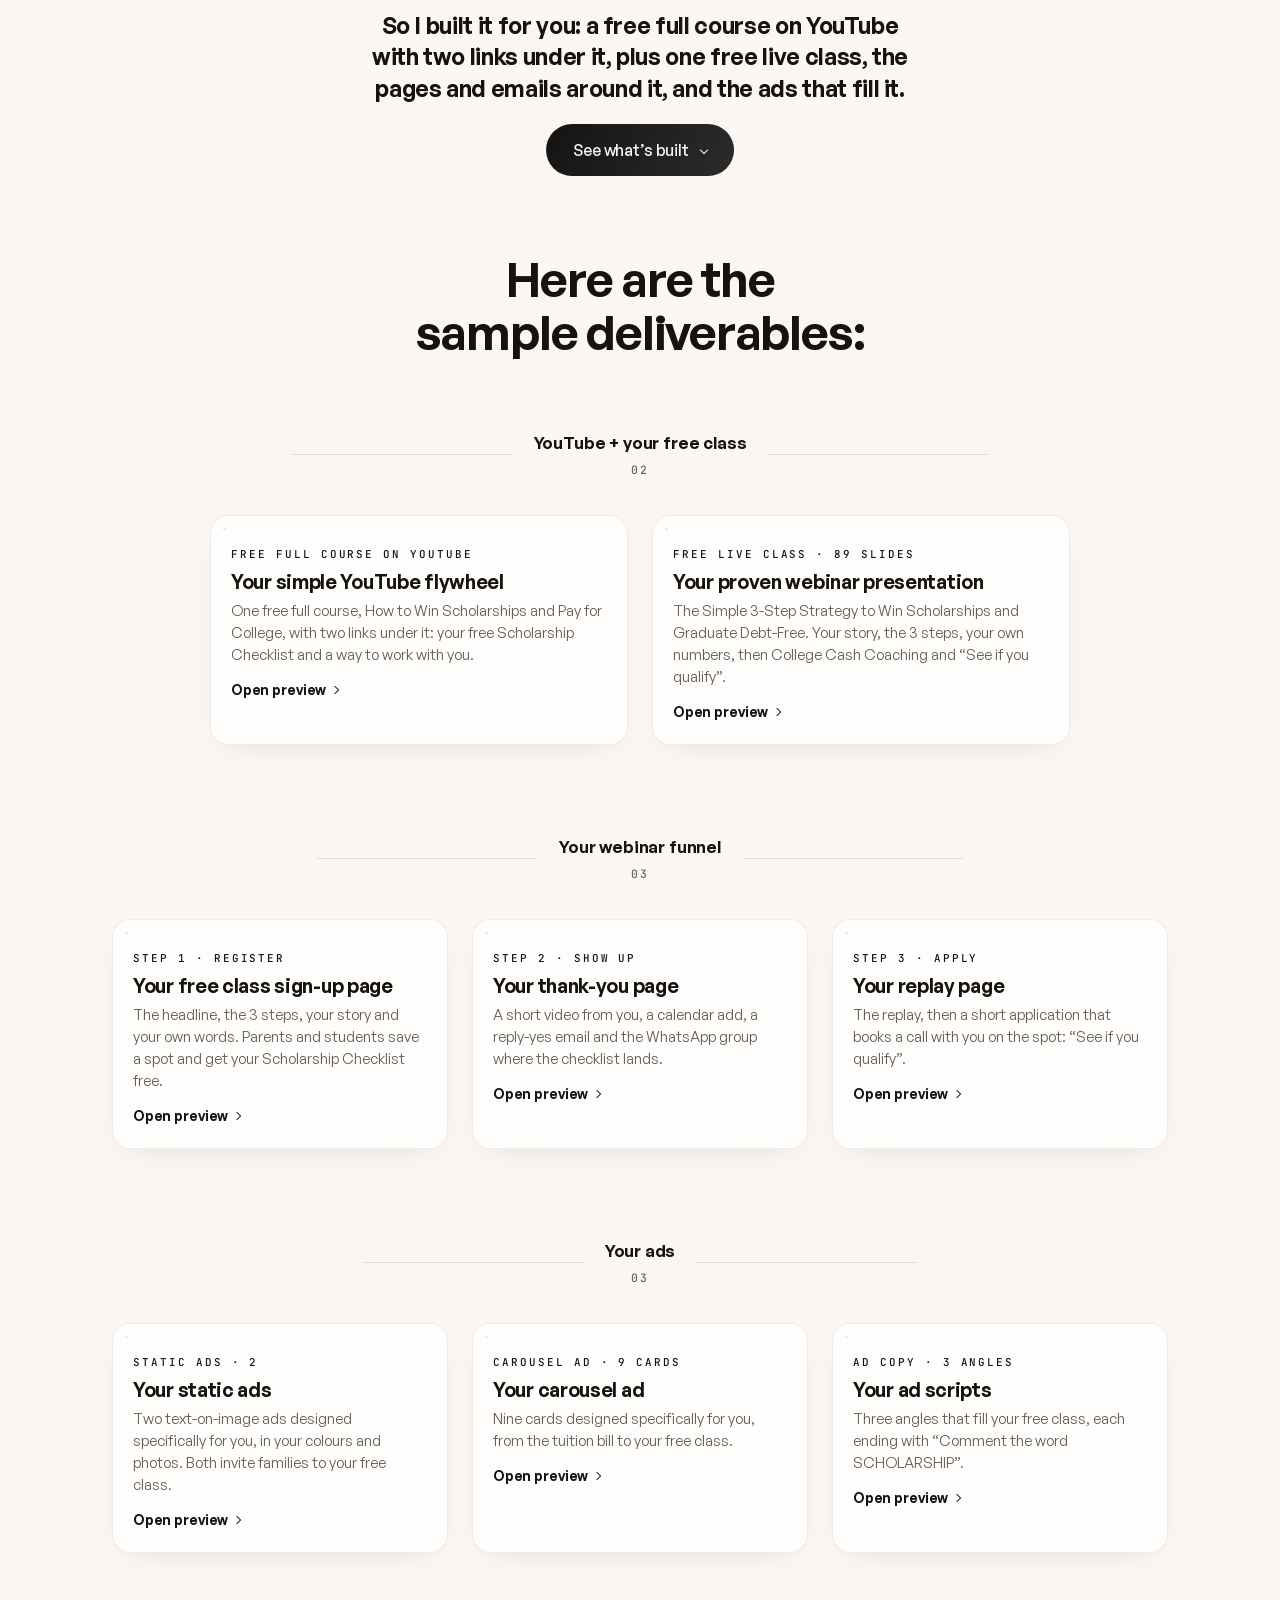
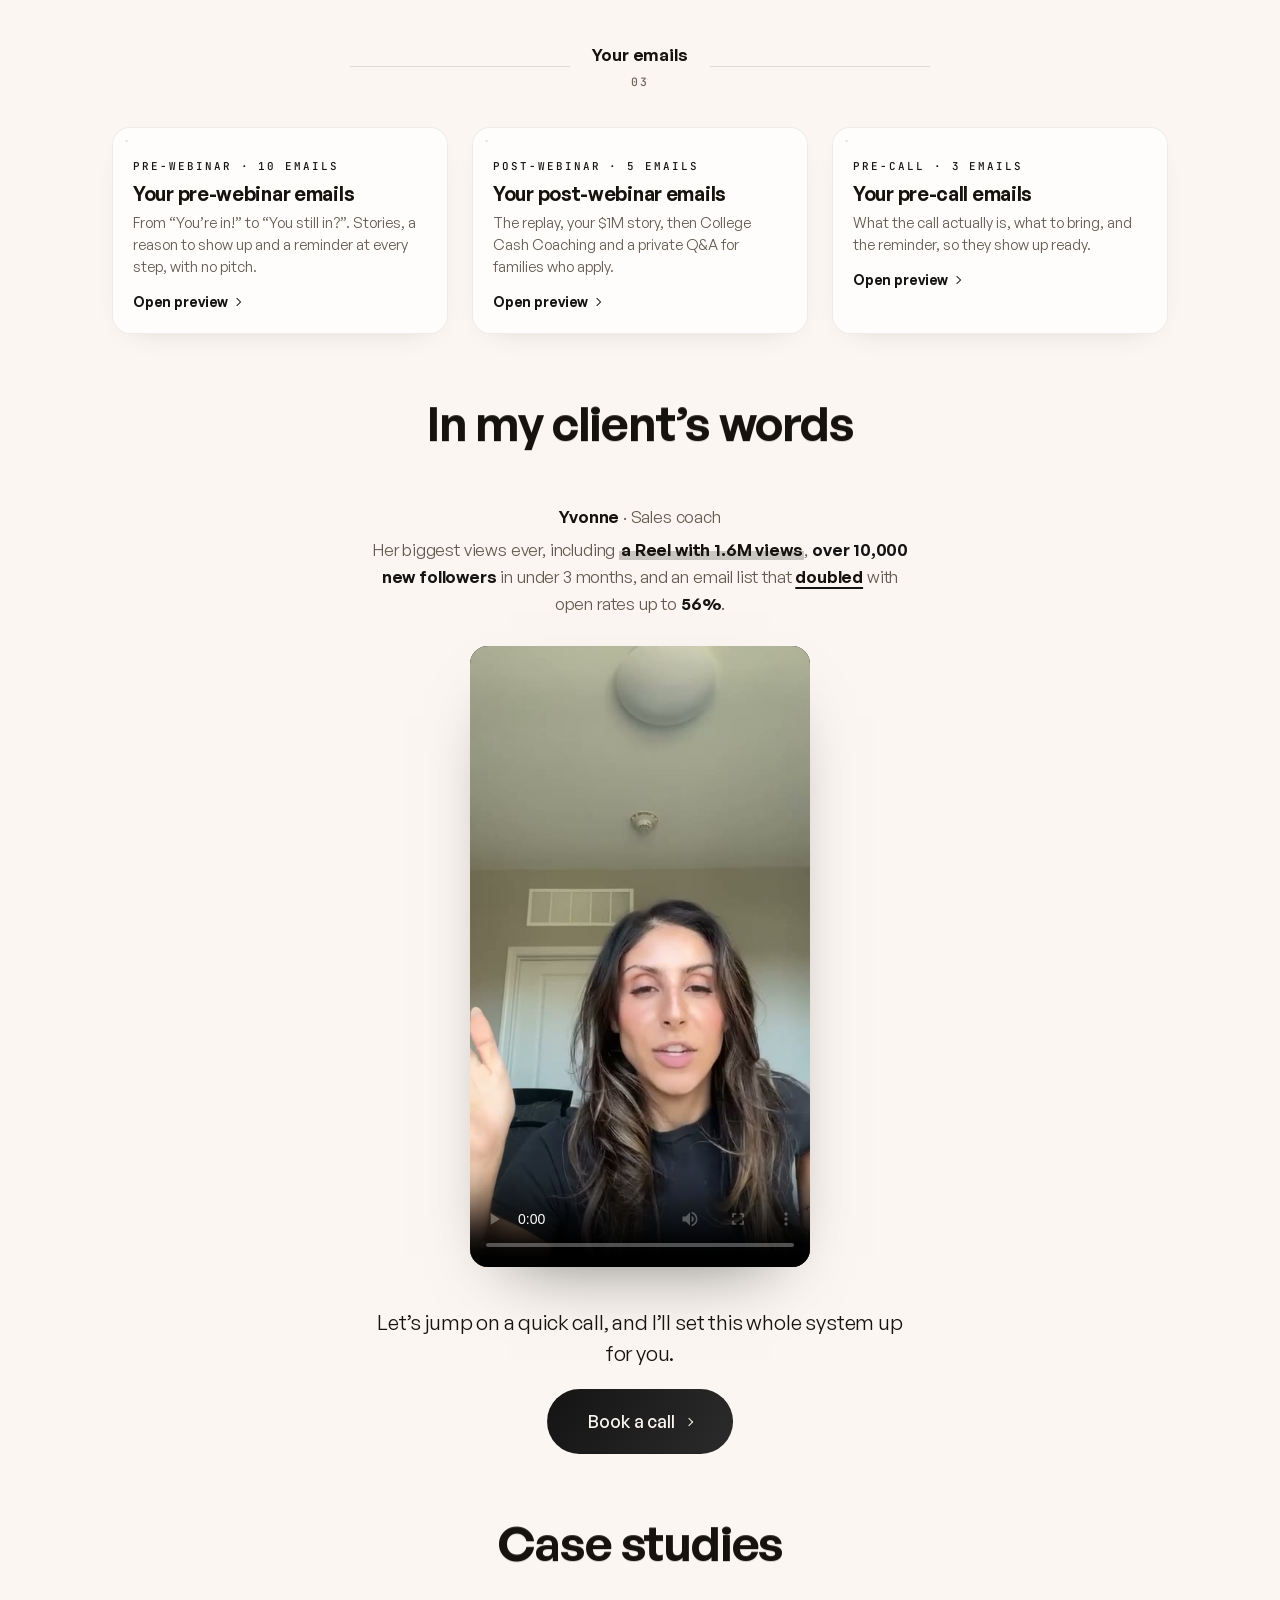
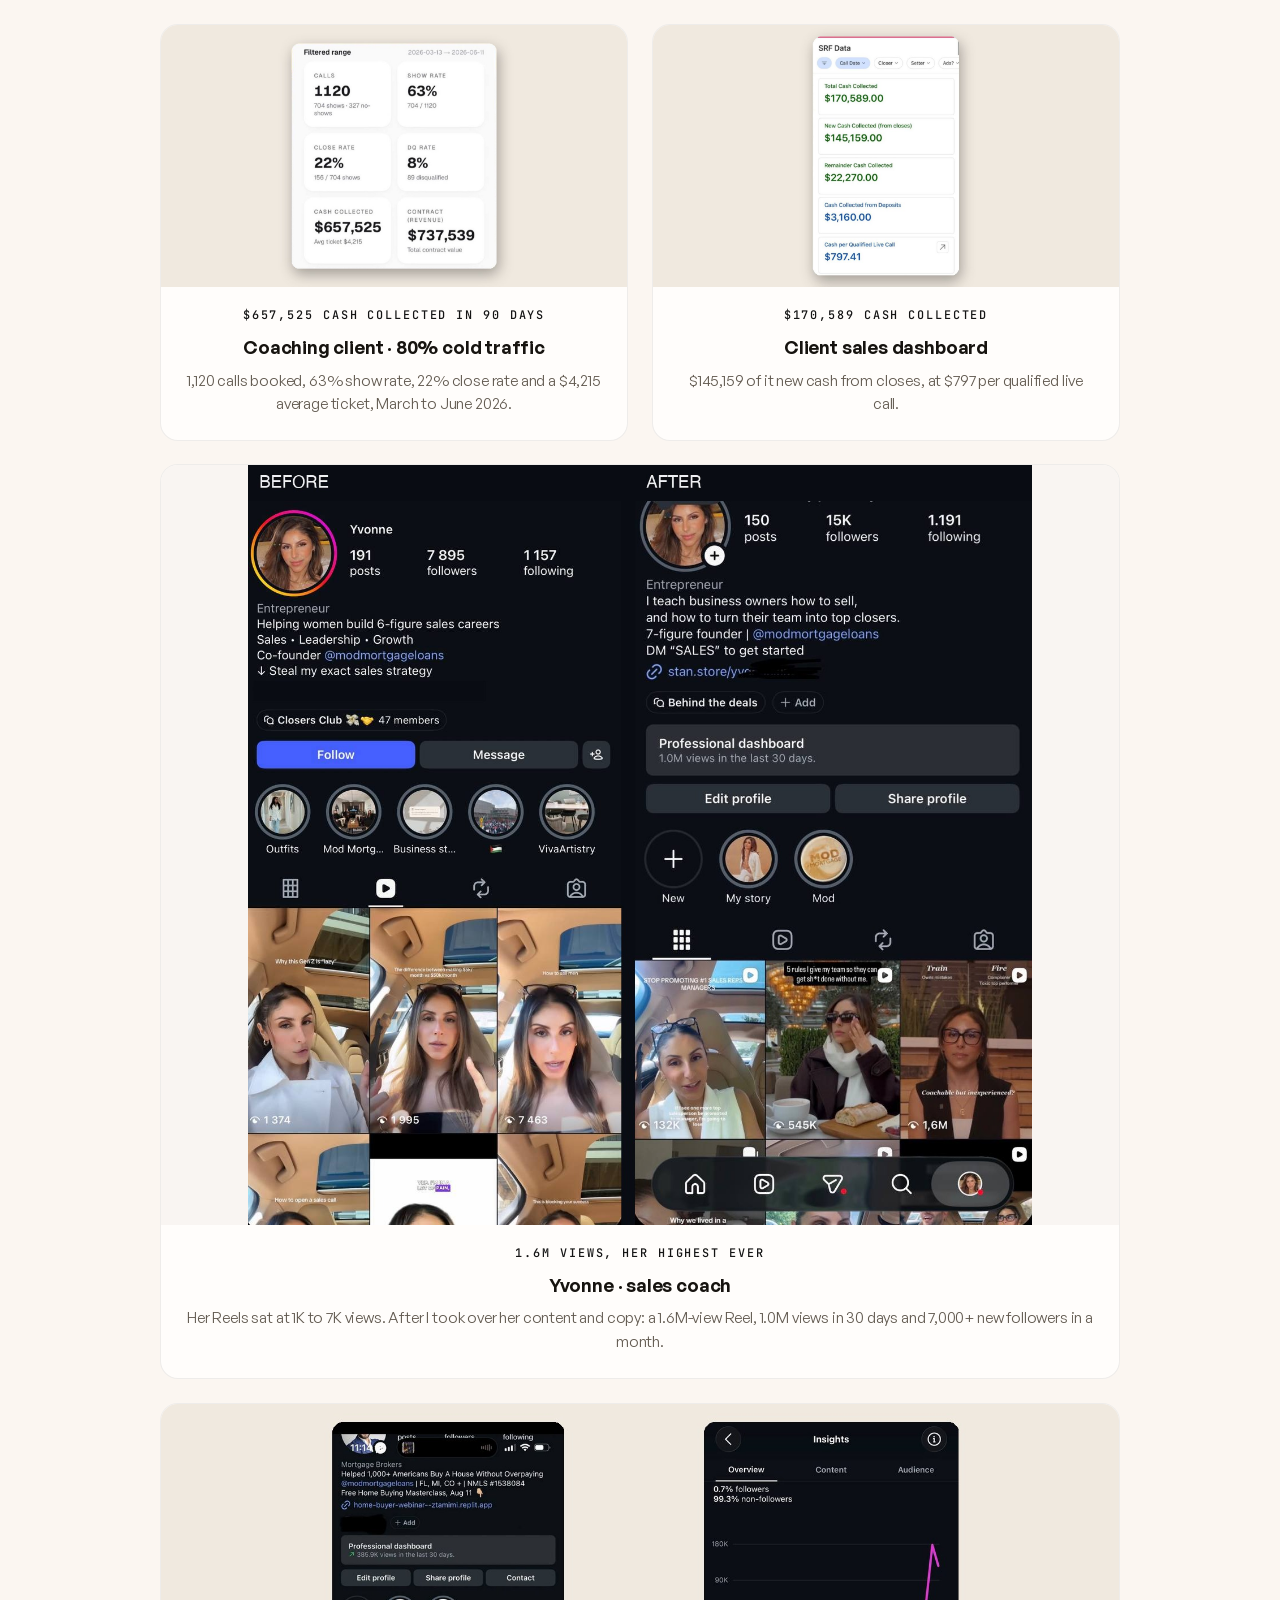
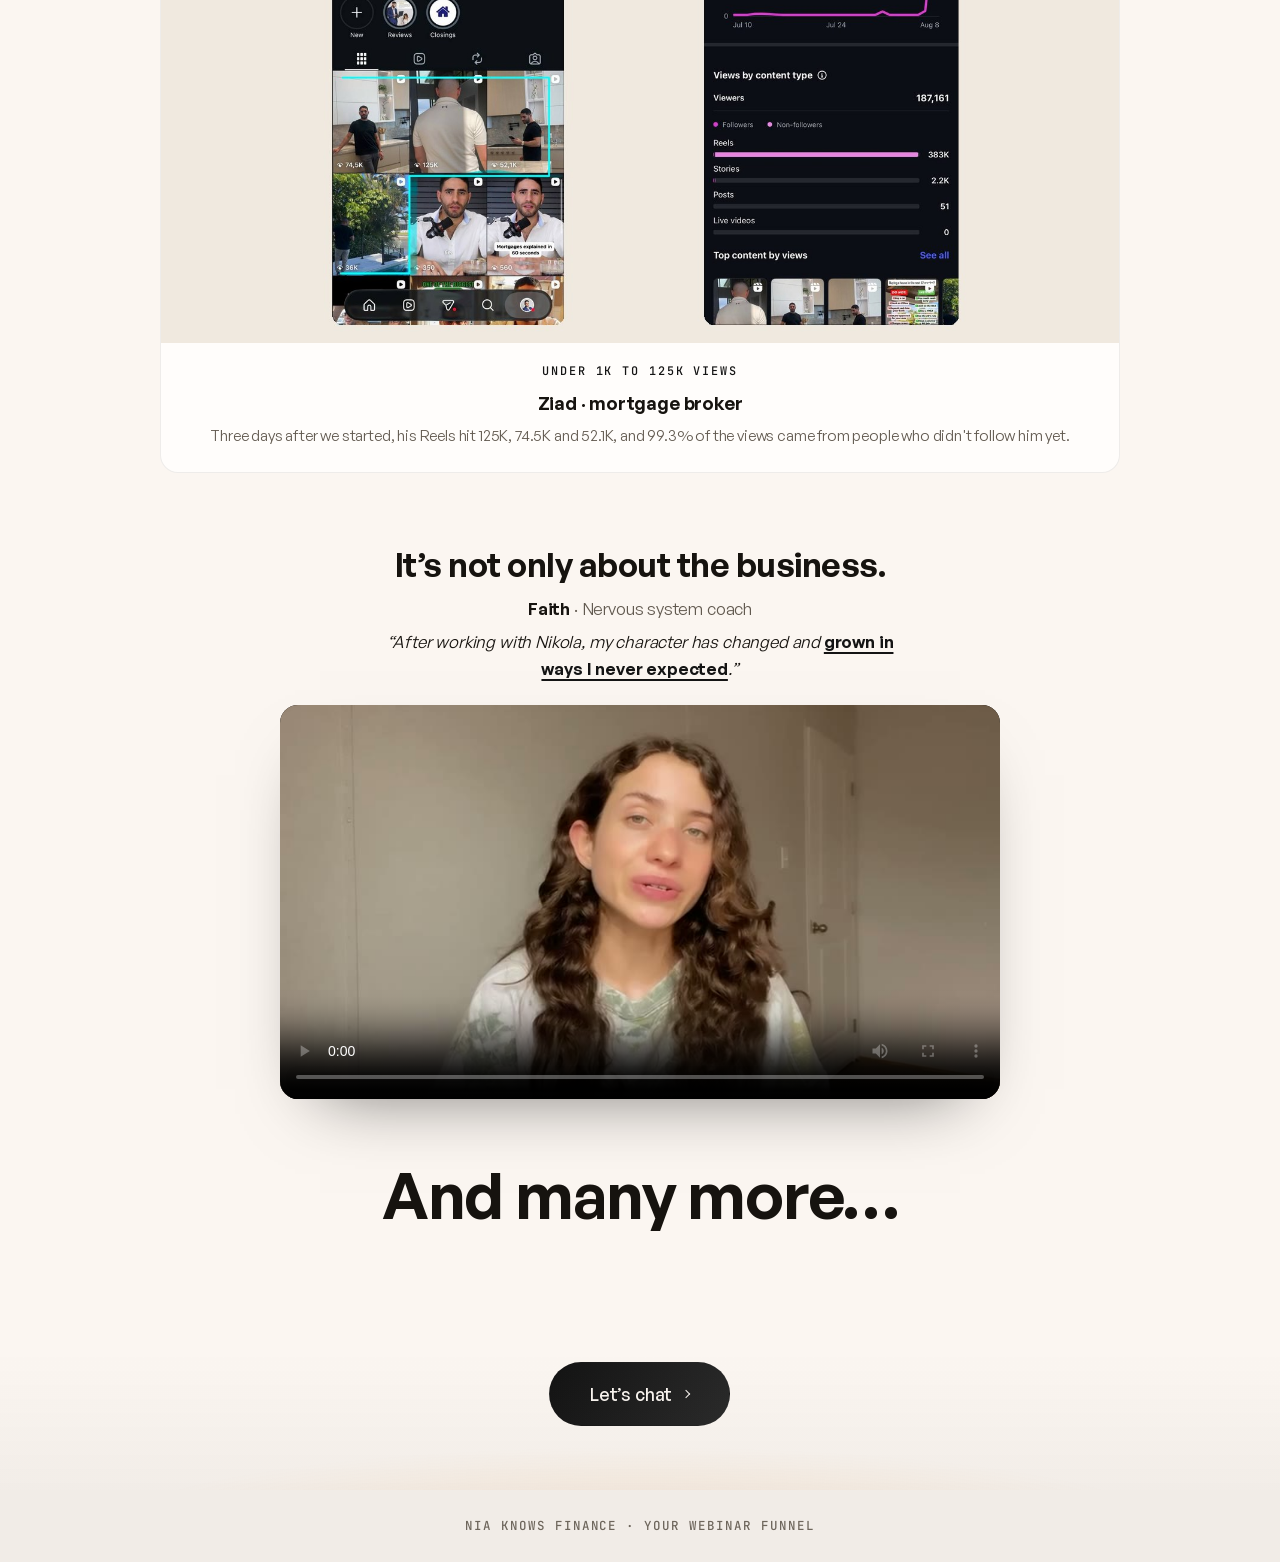
==== commit 76fa61db: "Hub: add Loom hero video Co-Authored-By: Claude Opus 5.5 <noreply@anthropic.com>" ====
--- a/index.html
+++ b/index.html
@@ -34,7 +34,7 @@
        caseStudies : optional. [{ youtube: "VIDEO_ID" | image: "path", result: "$48k in 30 days", title: "...", text: "..." }]
     ============================================================================== */
     window.PITCH_CONFIG = {
-      heroEmbed: "",
+      heroEmbed: "https://www.loom.com/share/05c96a93f658416da692066369ced7bf",
       calendly: "https://calendly.com/nikola-monetisebetter/discovery",
       mode: (new URLSearchParams(location.search).get("mode") || "funnel"),
       brand: { logo: "", name: "", url: "", footer: "" },
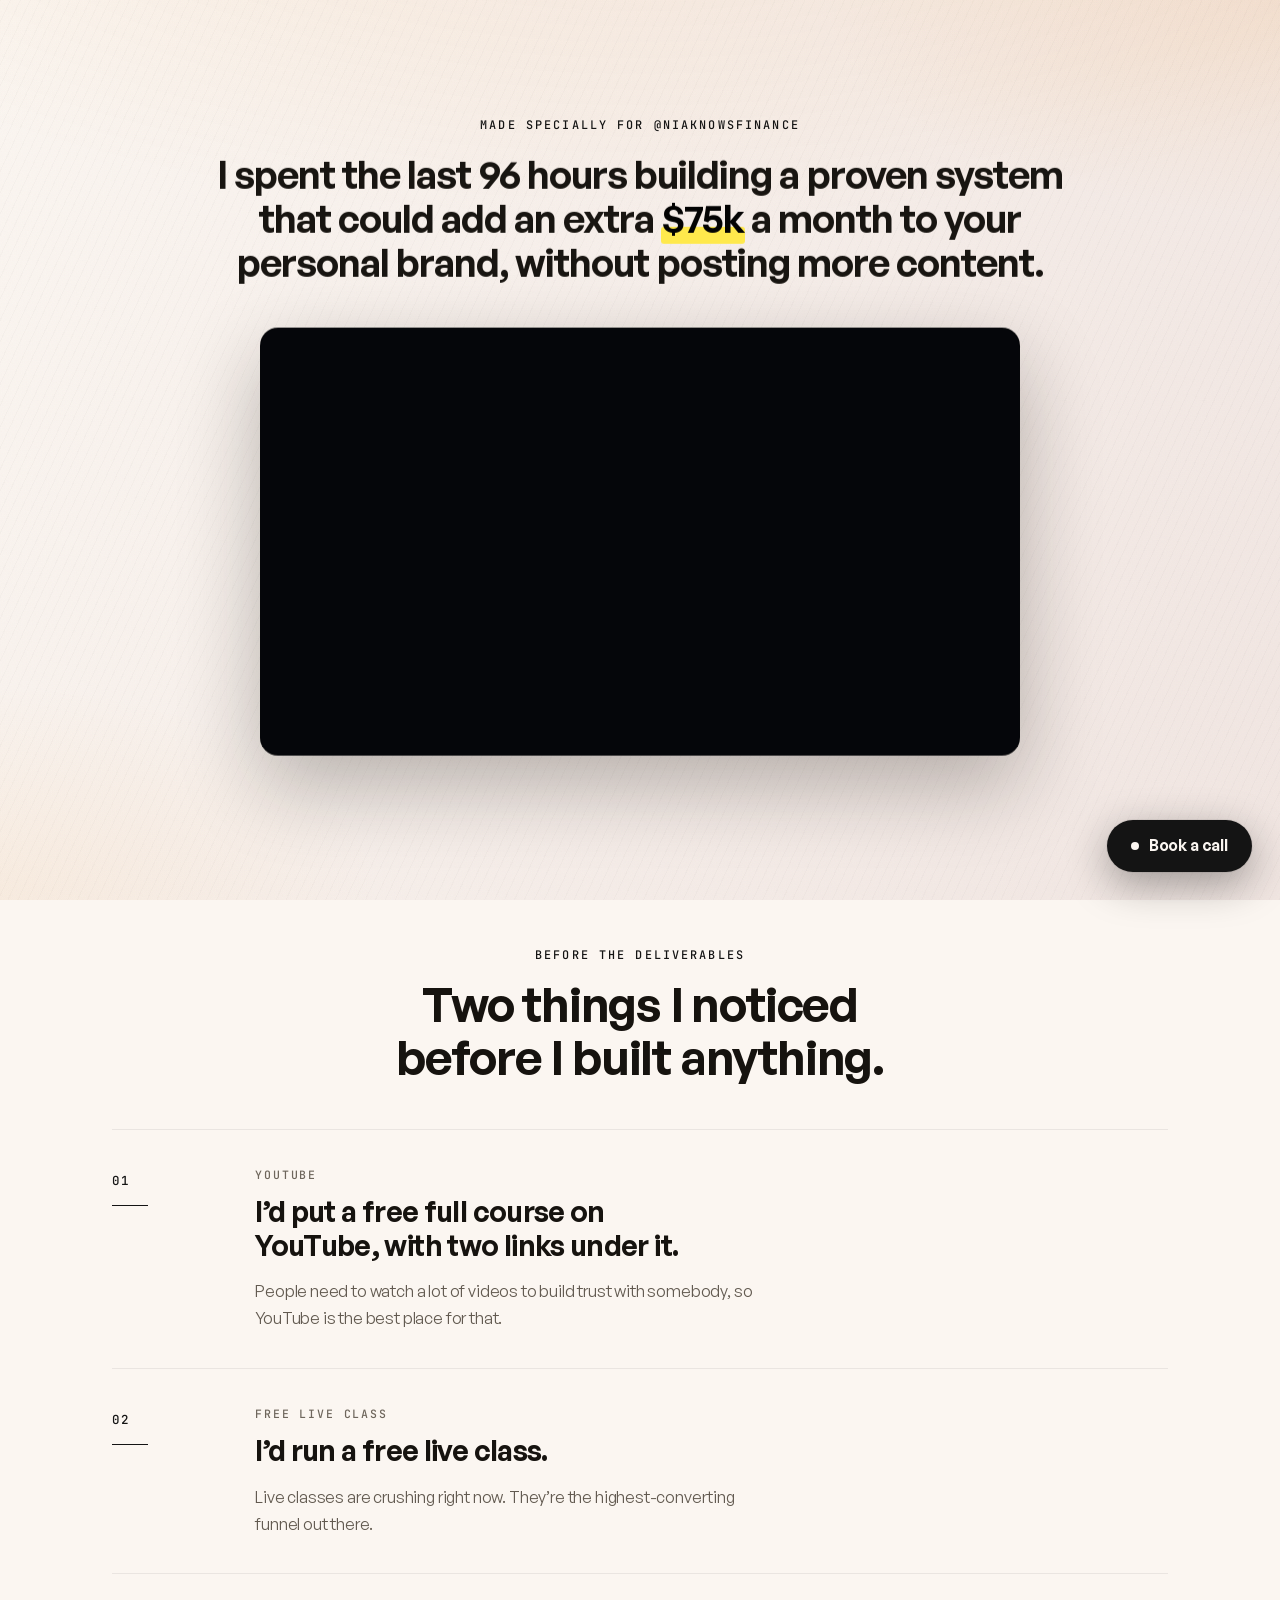
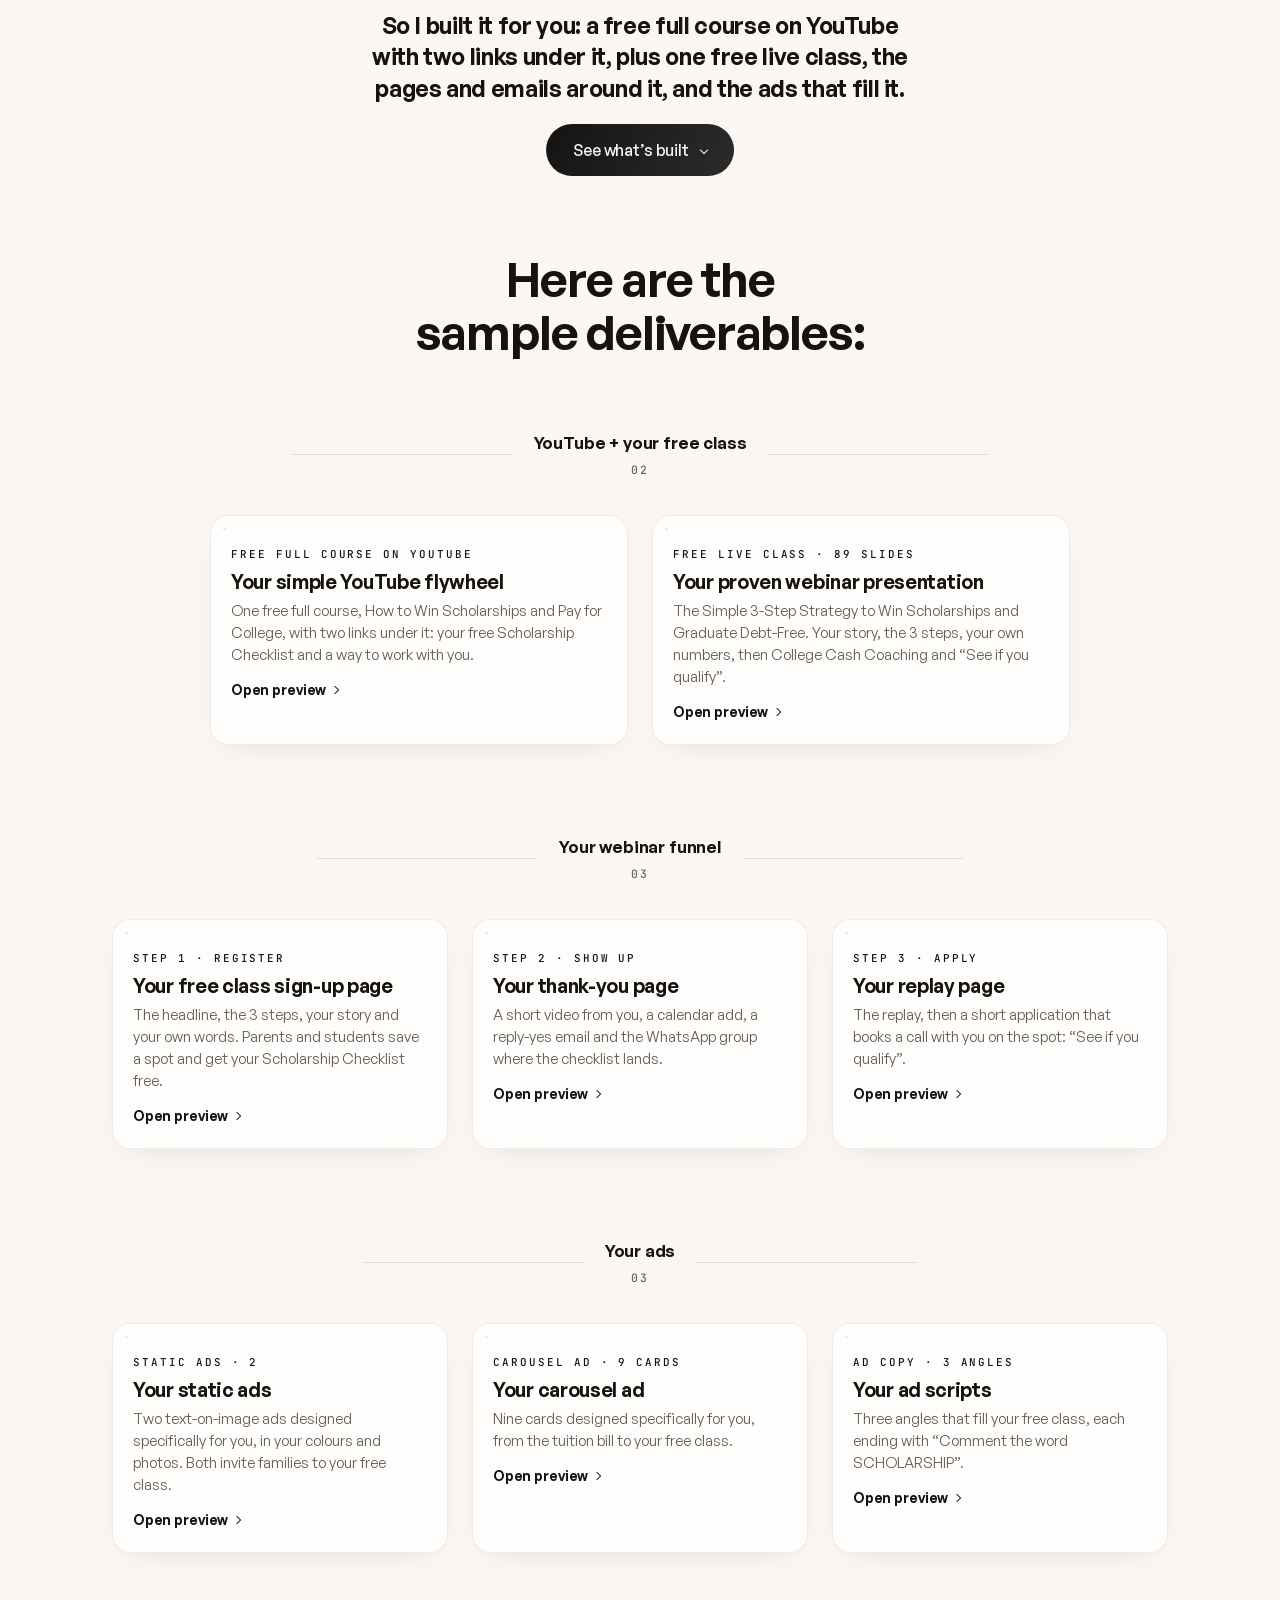
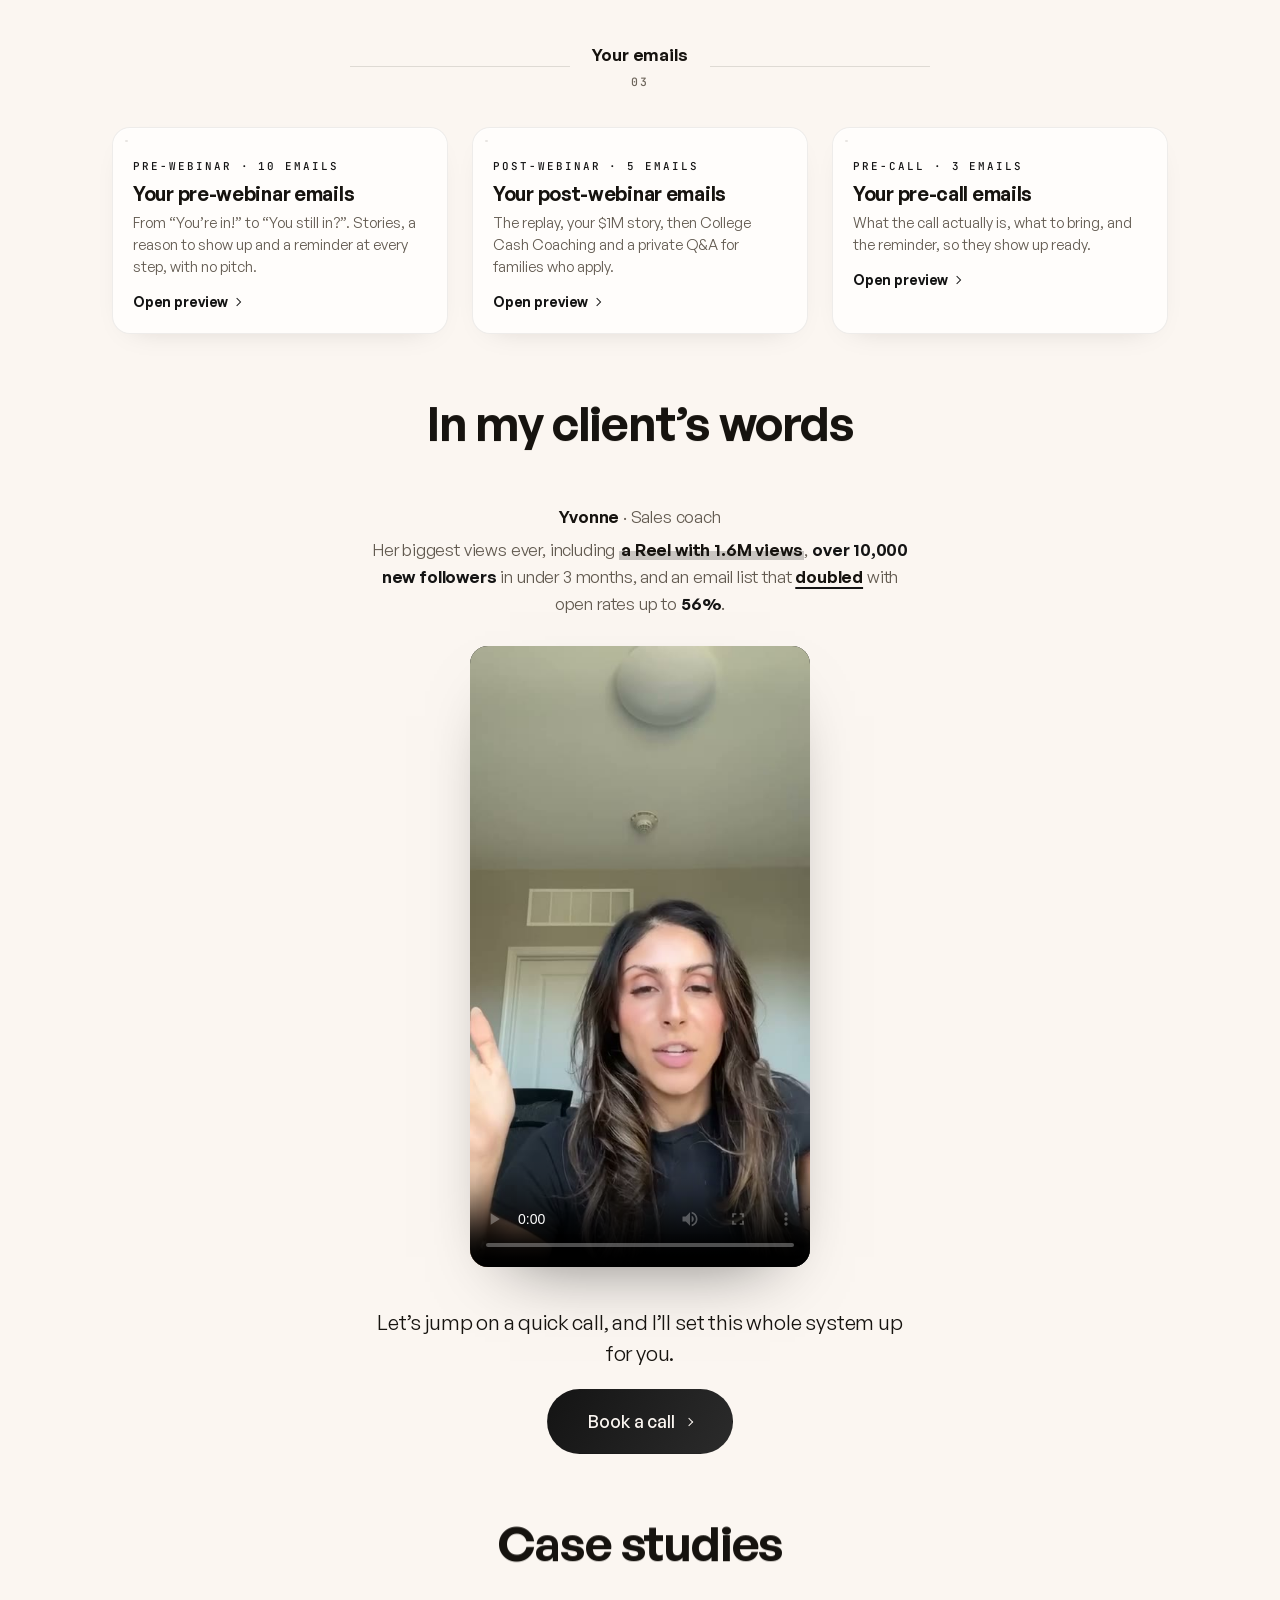
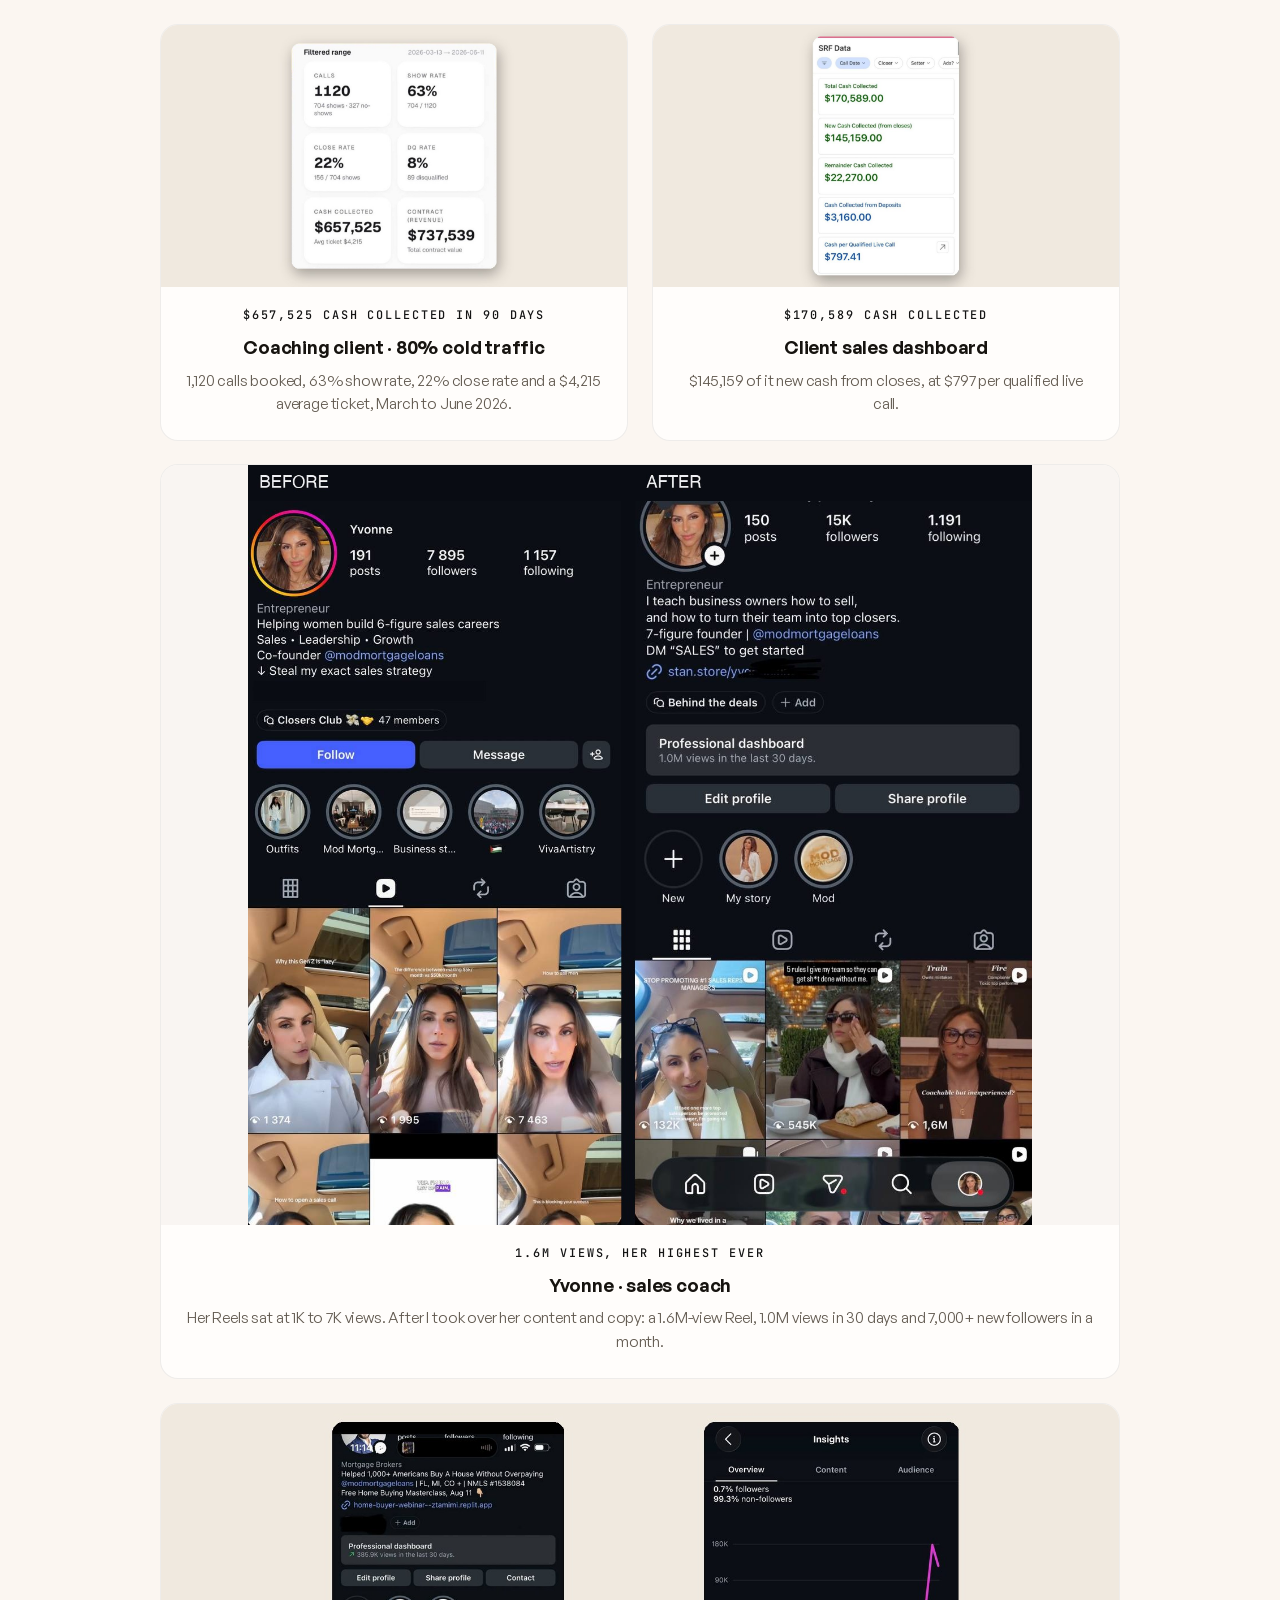
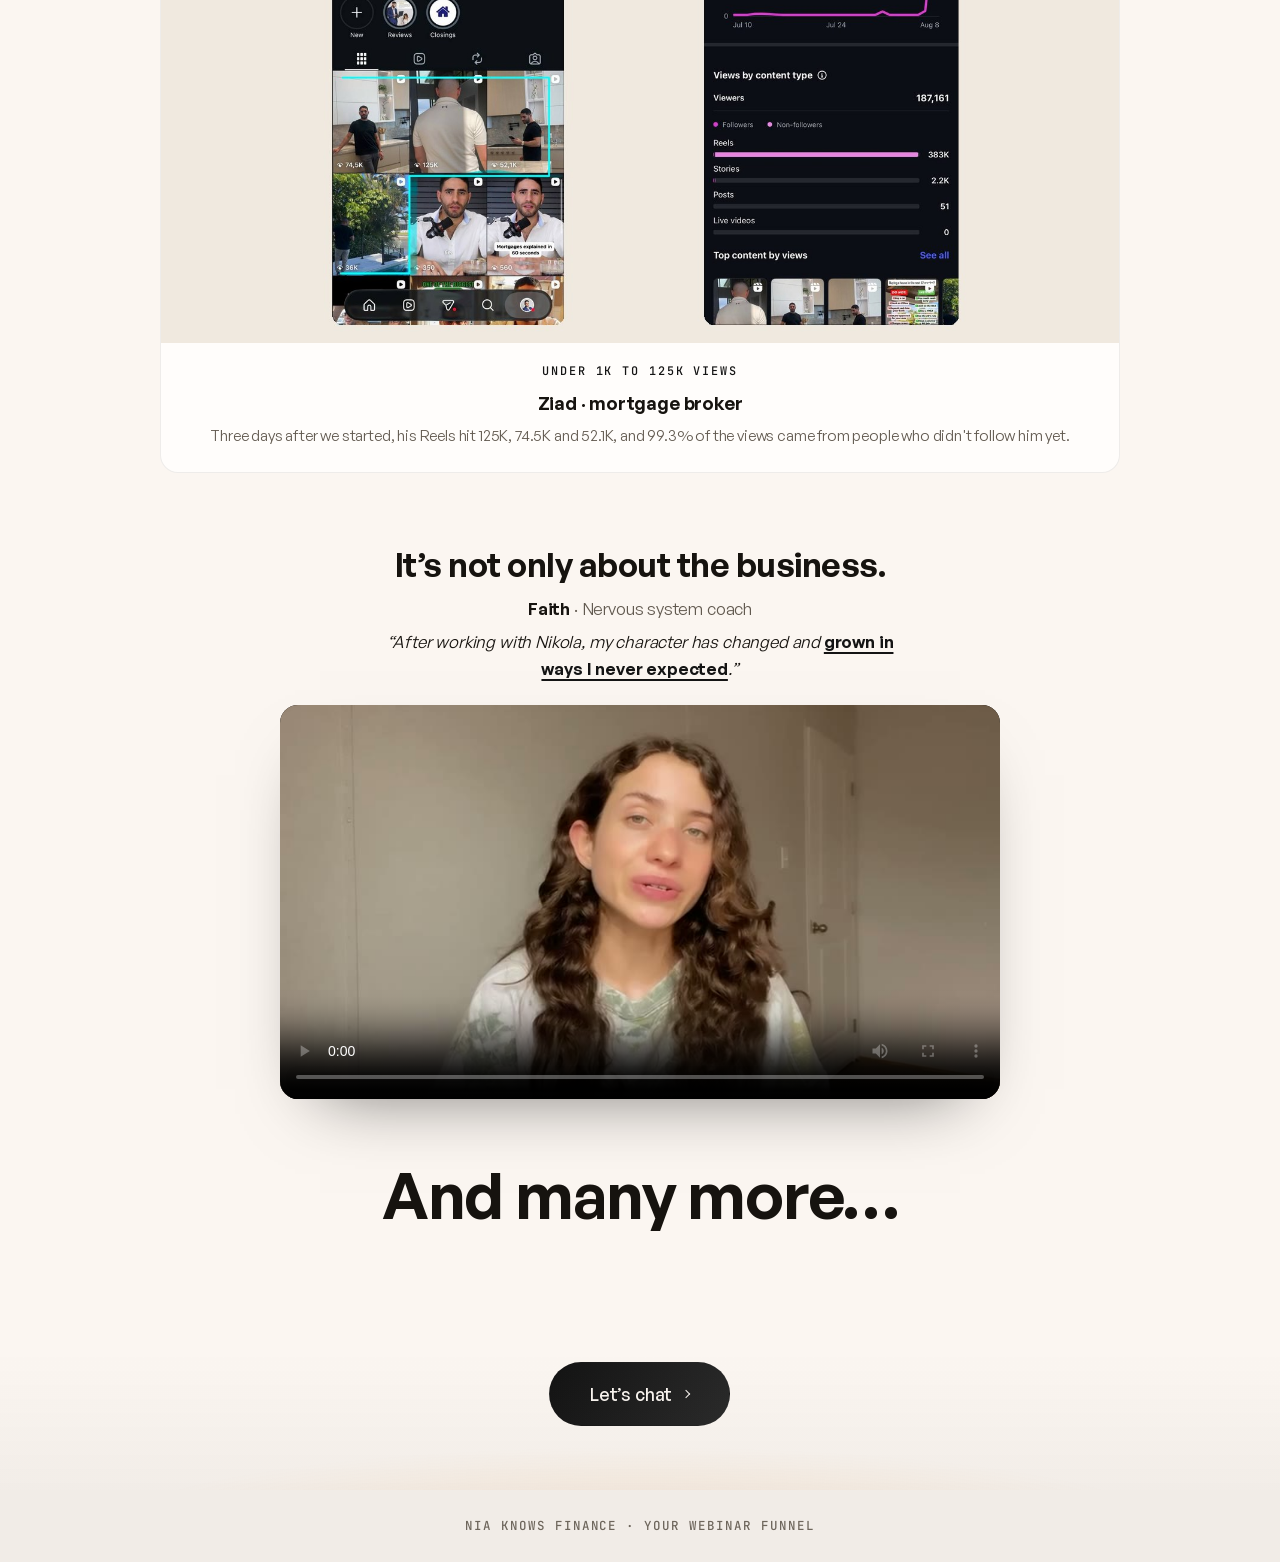
==== commit 6b7ccf03: "Link preview shows the Loom recording; fix Loom per prospect Co-Authored-By: Claude Opus 5.5 <norepl" ====
--- a/index.html
+++ b/index.html
@@ -8,14 +8,14 @@
   <meta name="robots" content="noindex" />
   <meta property="og:title" content="Nia, adding an extra $75k a month to your personal brand" />
   <meta property="og:description" content="Nia, adding an extra $75k a month to your personal brand" />
-  <meta property="og:image" content="https://nikola424.github.io/for-niaknowsfinance/og.png?v=1" />
+  <meta property="og:image" content="https://nikola424.github.io/for-niaknowsfinance/og.png?v=loom1" />
   <meta property="og:image:width" content="1200" />
   <meta property="og:image:height" content="630" />
   <meta property="og:url" content="https://nikola424.github.io/for-niaknowsfinance/" />
   <meta property="og:type" content="website" />
   <meta name="twitter:card" content="summary_large_image" />
   <meta name="twitter:title" content="Nia, adding an extra $75k a month to your personal brand" />
-  <meta name="twitter:image" content="https://nikola424.github.io/for-niaknowsfinance/og.png?v=1" />
+  <meta name="twitter:image" content="https://nikola424.github.io/for-niaknowsfinance/og.png?v=loom1" />
   <!-- Generated per build from the PROSPECT'S logo: node scripts/make_favicon.js {folder} -->
   <link rel="icon" href="assets/img/favicon.png" type="image/png" />
   <link rel="apple-touch-icon" href="assets/img/apple-touch-icon.png" />
@@ -34,7 +34,7 @@
        caseStudies : optional. [{ youtube: "VIDEO_ID" | image: "path", result: "$48k in 30 days", title: "...", text: "..." }]
     ============================================================================== */
     window.PITCH_CONFIG = {
-      heroEmbed: "https://www.loom.com/share/05c96a93f658416da692066369ced7bf",
+      heroEmbed: "https://www.loom.com/share/849af4f74d6c4b33a97cfea01bbf4da6",
       calendly: "https://calendly.com/nikola-monetisebetter/discovery",
       mode: (new URLSearchParams(location.search).get("mode") || "funnel"),
       brand: { logo: "", name: "", url: "", footer: "" },
